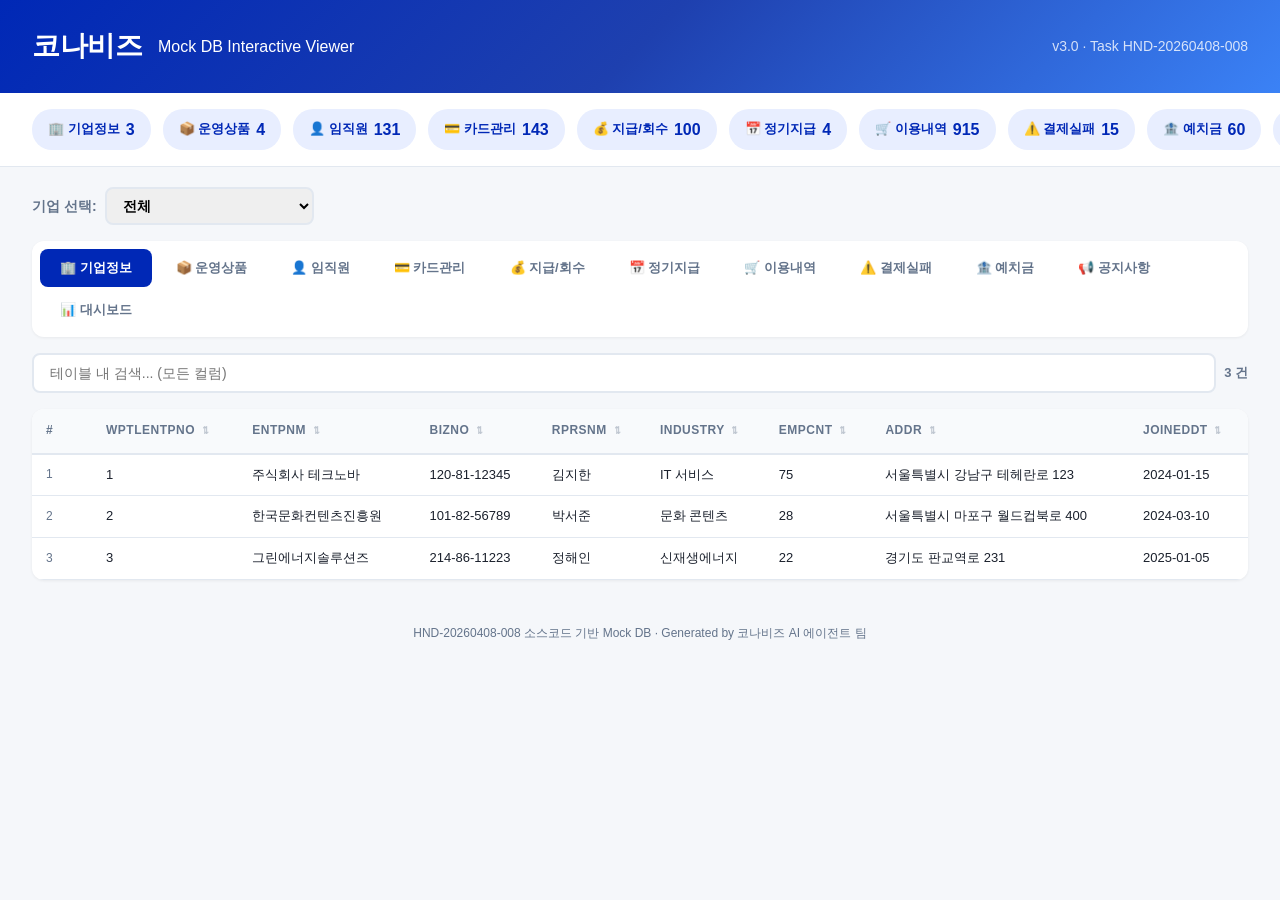
==== index.html @ a904c725 "feat: Mock DB (data.json) + Interactive Viewer (index.html) - HND-20260408-008 소스코드 기반 실제 필드명 Mock D" ====
<!DOCTYPE html>
<html lang="ko">
<head>
<meta charset="UTF-8">
<meta name="viewport" content="width=device-width, initial-scale=1.0">
<title>코나비즈 Mock DB Viewer</title>
<style>
:root{--primary:#0028b6;--primary-light:#e8eeff;--bg:#f5f7fa;--card:#fff;--border:#e2e8f0;--text:#1a202c;--text-sub:#64748b;--red:#ef4444;--green:#22c55e;--orange:#f59e0b;--radius:12px}
*{margin:0;padding:0;box-sizing:border-box}
body{font-family:-apple-system,BlinkMacSystemFont,'Pretendard','Segoe UI',sans-serif;background:var(--bg);color:var(--text);line-height:1.6}
header{background:linear-gradient(135deg,#0028b6 0%,#1e40af 50%,#3b82f6 100%);color:#fff;padding:24px 32px;display:flex;align-items:center;gap:16px;box-shadow:0 4px 20px rgba(0,40,182,.25)}
header .logo{font-size:28px;font-weight:800;letter-spacing:-.5px}
header .sub{font-size:14px;opacity:.8;margin-left:auto}
.stats-bar{display:flex;gap:12px;padding:16px 32px;background:#fff;border-bottom:1px solid var(--border);overflow-x:auto}
.stat-chip{display:flex;align-items:center;gap:6px;padding:8px 16px;border-radius:20px;background:var(--primary-light);font-size:13px;font-weight:600;white-space:nowrap;color:var(--primary)}
.stat-chip .n{font-size:16px;font-weight:800}
.container{max-width:1400px;margin:0 auto;padding:20px 32px}
.tabs{display:flex;gap:4px;background:#fff;padding:8px;border-radius:var(--radius);margin-bottom:16px;box-shadow:0 1px 3px rgba(0,0,0,.06);flex-wrap:wrap}
.tab{padding:10px 20px;border-radius:8px;cursor:pointer;font-size:13px;font-weight:600;transition:all .2s;border:none;background:transparent;color:var(--text-sub)}
.tab:hover{background:var(--primary-light);color:var(--primary)}
.tab.active{background:var(--primary);color:#fff}
.search-bar{margin-bottom:16px;display:flex;gap:8px}
.search-bar input{flex:1;padding:10px 16px;border:2px solid var(--border);border-radius:8px;font-size:14px;transition:border-color .2s}
.search-bar input:focus{outline:none;border-color:var(--primary)}
.search-bar .count{display:flex;align-items:center;font-size:13px;color:var(--text-sub);white-space:nowrap;font-weight:600}
.card{background:var(--card);border-radius:var(--radius);box-shadow:0 1px 3px rgba(0,0,0,.06);overflow:hidden}
.table-wrap{overflow-x:auto;max-height:70vh;overflow-y:auto}
table{width:100%;border-collapse:collapse;font-size:13px}
thead{position:sticky;top:0;z-index:2}
th{background:#f8fafc;padding:12px 14px;text-align:left;font-weight:700;border-bottom:2px solid var(--border);white-space:nowrap;color:var(--text-sub);font-size:12px;text-transform:uppercase;letter-spacing:.5px;cursor:pointer;user-select:none}
th:hover{background:var(--primary-light)}
th .sort-icon{margin-left:4px;opacity:.4;font-size:10px}
th.sorted .sort-icon{opacity:1;color:var(--primary)}
td{padding:10px 14px;border-bottom:1px solid var(--border);white-space:nowrap;max-width:300px;overflow:hidden;text-overflow:ellipsis}
tr:hover td{background:#f0f4ff}
.badge{display:inline-block;padding:2px 10px;border-radius:12px;font-size:11px;font-weight:700}
.badge-green{background:#dcfce7;color:#166534}
.badge-red{background:#fee2e2;color:#991b1b}
.badge-yellow{background:#fef9c3;color:#854d0e}
.badge-blue{background:#dbeafe;color:#1e40af}
.badge-gray{background:#f1f5f9;color:#475569}
.company-selector{margin-bottom:16px;display:flex;gap:8px;align-items:center}
.company-selector label{font-weight:700;font-size:14px;color:var(--text-sub)}
.company-selector select{padding:8px 12px;border:2px solid var(--border);border-radius:8px;font-size:14px;font-weight:600}
.empty{text-align:center;padding:60px;color:var(--text-sub)}
.amount{font-family:'JetBrains Mono',monospace;text-align:right;font-variant-numeric:tabular-nums}
footer{text-align:center;padding:24px;color:var(--text-sub);font-size:12px}
@media(max-width:768px){
  .container{padding:12px}
  header{padding:16px}
  .stats-bar{padding:12px 16px}
  .tabs{gap:2px;padding:4px}
  .tab{padding:8px 12px;font-size:12px}
}
</style>
</head>
<body>
<header>
  <div class="logo">코나비즈</div>
  <div>Mock DB Interactive Viewer</div>
  <div class="sub" id="metaInfo"></div>
</header>
<div class="stats-bar" id="statsBar"></div>
<div class="container">
  <div class="company-selector">
    <label>기업 선택:</label>
    <select id="companyFilter"><option value="">전체</option></select>
  </div>
  <div class="tabs" id="tabs"></div>
  <div class="search-bar">
    <input type="text" id="searchInput" placeholder="테이블 내 검색... (모든 컬럼)">
    <div class="count"><span id="rowCount">0</span>&nbsp;건</div>
  </div>
  <div class="card">
    <div class="table-wrap" id="tableWrap">
      <div class="empty">데이터 로딩 중...</div>
    </div>
  </div>
</div>
<footer>HND-20260408-008 소스코드 기반 Mock DB · Generated by 코나비즈 AI 에이전트 팀</footer>

<script>
let DB = {};
let currentTab = '';
let currentSort = { col: '', asc: true };
let currentCompany = '';

const TABLE_CONFIG = {
  companies: { label: '기업정보', icon: '🏢', companyKey: 'wptlEntpNo' },
  products: { label: '운영상품', icon: '📦', companyKey: 'wptlEntpNo' },
  employees: { label: '임직원', icon: '👤', companyKey: 'wptlEntpNo' },
  cards: { label: '카드관리', icon: '💳', companyKey: 'wptlEntpNo' },
  transactions: { label: '지급/회수', icon: '💰', companyKey: 'wptlEntpNo' },
  regular_transactions: { label: '정기지급', icon: '📅', companyKey: null },
  card_usages: { label: '이용내역', icon: '🛒', companyKey: 'wptlEntpNo' },
  payment_failures: { label: '결제실패', icon: '⚠️', companyKey: null },
  deposits: { label: '예치금', icon: '🏦', companyKey: 'wptlPrdNo' },
  notices: { label: '공지사항', icon: '📢', companyKey: null },
  dashboard_summary: { label: '대시보드', icon: '📊', companyKey: 'wptlEntpNo' }
};

const STATUS_BADGES = {
  '재직': 'green', '완료': 'green', 'ACTIVE': 'green', 'APPROVED': 'green', 'Y': 'green',
  '퇴사': 'red', '실패': 'red', '취소': 'red', 'SUSPENDED': 'red', 'BLOCKED': 'red',
  '휴직': 'yellow', '대기': 'yellow', 'PENDING': 'yellow',
  '수습': 'blue', 'N': 'gray'
};

function badge(val) {
  const s = String(val);
  const color = STATUS_BADGES[s];
  return color ? `<span class="badge badge-${color}">${s}</span>` : s;
}

function fmtCell(key, val) {
  if (val === null || val === undefined) return '-';
  const s = String(val);
  if (['wptlEntpWkinStNm','dsbRtrvlStNm','dsbStTypeNm','cardStatus','appConnectYn','crdDsbNm','respNm','topExpsYn','smsNfctYnNm'].includes(key)) return badge(s);
  if (key.toLowerCase().includes('amount') || key === 'pointAmt' || key === 'prdSllUprcCm' || key === 'totalAmount' || key === 'attempted_amount') {
    const n = Number(s.replace(/,/g,''));
    if (!isNaN(n)) return `<span class="amount">${n.toLocaleString('ko-KR')}</span>`;
  }
  return s.length > 60 ? s.substring(0,57) + '...' : s;
}

async function loadData() {
  const res = await fetch('data.json');
  DB = await res.json();
  
  document.getElementById('metaInfo').textContent = `v${DB.meta?.version || '?'} · Task ${DB.meta?.task_id || '?'}`;
  
  // Stats
  const stats = [];
  for (const [k, cfg] of Object.entries(TABLE_CONFIG)) {
    if (DB[k]) stats.push(`<div class="stat-chip">${cfg.icon} ${cfg.label} <span class="n">${Array.isArray(DB[k]) ? DB[k].length : '—'}</span></div>`);
  }
  document.getElementById('statsBar').innerHTML = stats.join('');
  
  // Company filter
  const sel = document.getElementById('companyFilter');
  (DB.companies || []).forEach(c => {
    const opt = document.createElement('option');
    opt.value = c.wptlEntpNo;
    opt.textContent = `${c.entpNm} (${c.wptlEntpNo})`;
    sel.appendChild(opt);
  });
  sel.addEventListener('change', () => { currentCompany = sel.value; renderTable(); });
  
  // Tabs
  const tabsEl = document.getElementById('tabs');
  let first = true;
  for (const [k, cfg] of Object.entries(TABLE_CONFIG)) {
    if (!DB[k] || !Array.isArray(DB[k]) || DB[k].length === 0) continue;
    const btn = document.createElement('button');
    btn.className = 'tab' + (first ? ' active' : '');
    btn.textContent = `${cfg.icon} ${cfg.label}`;
    btn.dataset.key = k;
    btn.addEventListener('click', () => {
      document.querySelectorAll('.tab').forEach(t => t.classList.remove('active'));
      btn.classList.add('active');
      currentTab = k;
      currentSort = { col: '', asc: true };
      renderTable();
    });
    tabsEl.appendChild(btn);
    if (first) { currentTab = k; first = false; }
  }
  
  document.getElementById('searchInput').addEventListener('input', renderTable);
  renderTable();
}

function getFilteredData() {
  let data = DB[currentTab] || [];
  
  // Company filter
  if (currentCompany) {
    const cfg = TABLE_CONFIG[currentTab];
    if (cfg?.companyKey) {
      data = data.filter(r => {
        const v = r[cfg.companyKey];
        return v !== undefined && String(v) === currentCompany;
      });
    }
    // For tables linked via wptlPrdNo, match products of that company
    if (cfg?.companyKey === 'wptlPrdNo' && DB.products) {
      const prdNos = new Set(DB.products.filter(p => String(p.wptlEntpNo) === currentCompany).map(p => p.wptlPrdNo));
      data = data.filter(r => prdNos.has(r.wptlPrdNo));
    }
  }
  
  // Search
  const q = document.getElementById('searchInput').value.toLowerCase().trim();
  if (q) {
    data = data.filter(r => Object.values(r).some(v => v !== null && String(v).toLowerCase().includes(q)));
  }
  
  // Sort
  if (currentSort.col) {
    data = [...data].sort((a, b) => {
      const va = a[currentSort.col] ?? '';
      const vb = b[currentSort.col] ?? '';
      const na = Number(String(va).replace(/,/g,''));
      const nb = Number(String(vb).replace(/,/g,''));
      if (!isNaN(na) && !isNaN(nb)) return currentSort.asc ? na - nb : nb - na;
      return currentSort.asc ? String(va).localeCompare(String(vb), 'ko') : String(vb).localeCompare(String(va), 'ko');
    });
  }
  
  return data;
}

function renderTable() {
  const data = getFilteredData();
  document.getElementById('rowCount').textContent = data.length;
  
  if (data.length === 0) {
    document.getElementById('tableWrap').innerHTML = '<div class="empty">데이터가 없습니다</div>';
    return;
  }
  
  // Skip internal/masking keys for cleaner display
  const skipKeys = new Set(['unmaskStfNm','unmaskCdno','maskStfNm','maskCdno','unmaskVtlAcno']);
  const keys = Object.keys(data[0]).filter(k => !skipKeys.has(k));
  
  let html = '<table><thead><tr>';
  html += '<th style="width:60px">#</th>';
  keys.forEach(k => {
    const sorted = currentSort.col === k;
    const arrow = sorted ? (currentSort.asc ? '▲' : '▼') : '⇅';
    html += `<th class="${sorted ? 'sorted' : ''}" data-col="${k}">${k} <span class="sort-icon">${arrow}</span></th>`;
  });
  html += '</tr></thead><tbody>';
  
  const limit = Math.min(data.length, 500);
  for (let i = 0; i < limit; i++) {
    html += '<tr>';
    html += `<td style="color:var(--text-sub);font-size:12px">${i + 1}</td>`;
    keys.forEach(k => { html += `<td>${fmtCell(k, data[i][k])}</td>`; });
    html += '</tr>';
  }
  if (data.length > 500) html += `<tr><td colspan="${keys.length+1}" style="text-align:center;color:var(--text-sub);padding:20px">... ${data.length - 500}건 추가 (총 ${data.length}건)</td></tr>`;
  html += '</tbody></table>';
  
  document.getElementById('tableWrap').innerHTML = html;
  
  // Sort click handlers
  document.querySelectorAll('th[data-col]').forEach(th => {
    th.addEventListener('click', () => {
      const col = th.dataset.col;
      if (currentSort.col === col) currentSort.asc = !currentSort.asc;
      else { currentSort.col = col; currentSort.asc = true; }
      renderTable();
    });
  });
}

loadData();
</script>
</body>
</html>
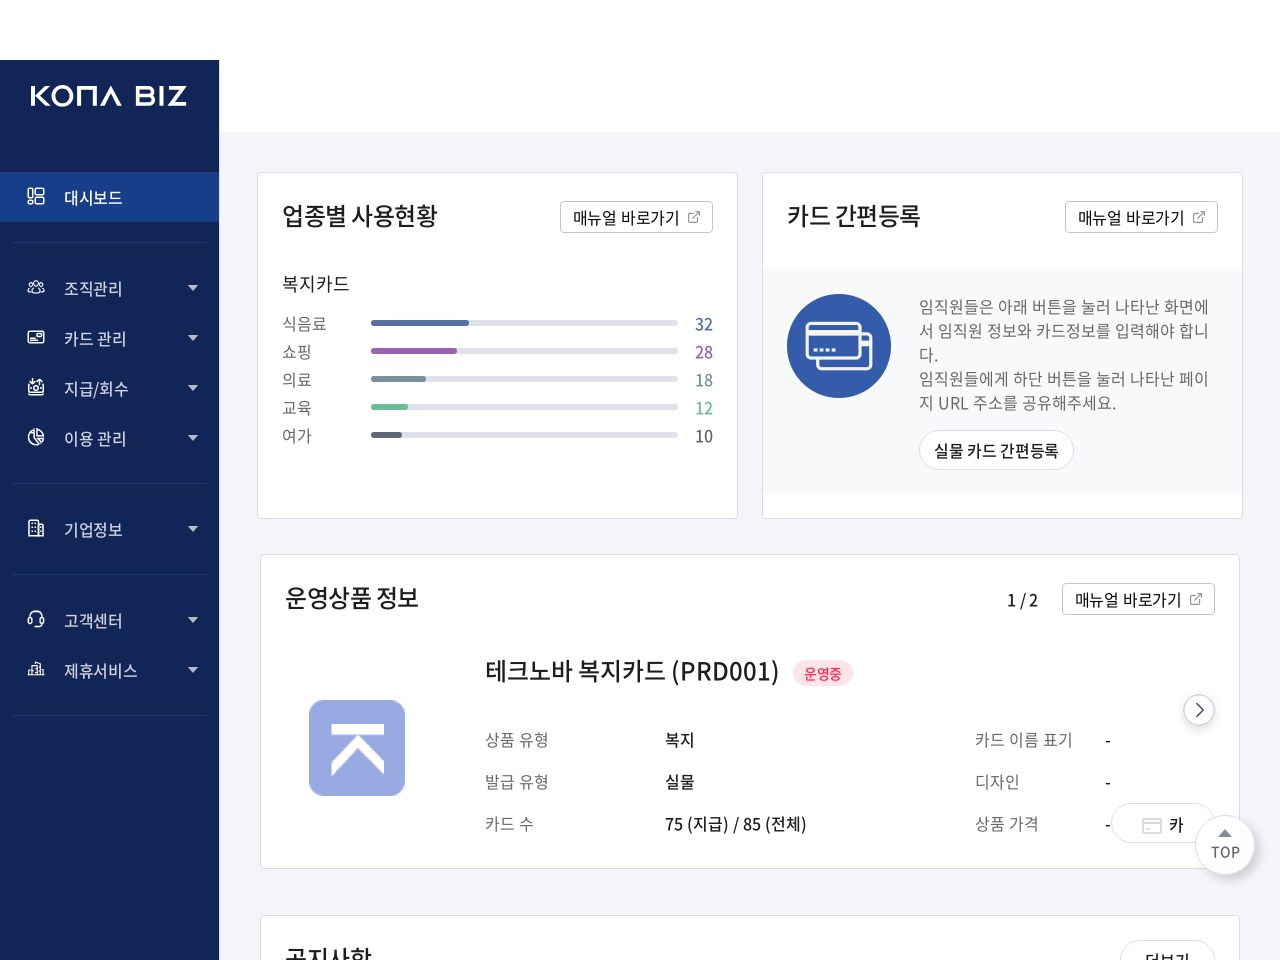
==== commit 1f5fbff6: "feat: HND-20260408-010 코나비즈 포털 정적 HTML + Mock DB 구현 - 대시보드 (index.html): 업종별 사용현황, 운영상품, 공지사항 - 임직원 " ====
--- a/index.html
+++ b/index.html
@@ -1,261 +1,400 @@
 <!DOCTYPE html>
 <html lang="ko">
 <head>
-<meta charset="UTF-8">
-<meta name="viewport" content="width=device-width, initial-scale=1.0">
-<title>코나비즈 Mock DB Viewer</title>
-<style>
-:root{--primary:#0028b6;--primary-light:#e8eeff;--bg:#f5f7fa;--card:#fff;--border:#e2e8f0;--text:#1a202c;--text-sub:#64748b;--red:#ef4444;--green:#22c55e;--orange:#f59e0b;--radius:12px}
-*{margin:0;padding:0;box-sizing:border-box}
-body{font-family:-apple-system,BlinkMacSystemFont,'Pretendard','Segoe UI',sans-serif;background:var(--bg);color:var(--text);line-height:1.6}
-header{background:linear-gradient(135deg,#0028b6 0%,#1e40af 50%,#3b82f6 100%);color:#fff;padding:24px 32px;display:flex;align-items:center;gap:16px;box-shadow:0 4px 20px rgba(0,40,182,.25)}
-header .logo{font-size:28px;font-weight:800;letter-spacing:-.5px}
-header .sub{font-size:14px;opacity:.8;margin-left:auto}
-.stats-bar{display:flex;gap:12px;padding:16px 32px;background:#fff;border-bottom:1px solid var(--border);overflow-x:auto}
-.stat-chip{display:flex;align-items:center;gap:6px;padding:8px 16px;border-radius:20px;background:var(--primary-light);font-size:13px;font-weight:600;white-space:nowrap;color:var(--primary)}
-.stat-chip .n{font-size:16px;font-weight:800}
-.container{max-width:1400px;margin:0 auto;padding:20px 32px}
-.tabs{display:flex;gap:4px;background:#fff;padding:8px;border-radius:var(--radius);margin-bottom:16px;box-shadow:0 1px 3px rgba(0,0,0,.06);flex-wrap:wrap}
-.tab{padding:10px 20px;border-radius:8px;cursor:pointer;font-size:13px;font-weight:600;transition:all .2s;border:none;background:transparent;color:var(--text-sub)}
-.tab:hover{background:var(--primary-light);color:var(--primary)}
-.tab.active{background:var(--primary);color:#fff}
-.search-bar{margin-bottom:16px;display:flex;gap:8px}
-.search-bar input{flex:1;padding:10px 16px;border:2px solid var(--border);border-radius:8px;font-size:14px;transition:border-color .2s}
-.search-bar input:focus{outline:none;border-color:var(--primary)}
-.search-bar .count{display:flex;align-items:center;font-size:13px;color:var(--text-sub);white-space:nowrap;font-weight:600}
-.card{background:var(--card);border-radius:var(--radius);box-shadow:0 1px 3px rgba(0,0,0,.06);overflow:hidden}
-.table-wrap{overflow-x:auto;max-height:70vh;overflow-y:auto}
-table{width:100%;border-collapse:collapse;font-size:13px}
-thead{position:sticky;top:0;z-index:2}
-th{background:#f8fafc;padding:12px 14px;text-align:left;font-weight:700;border-bottom:2px solid var(--border);white-space:nowrap;color:var(--text-sub);font-size:12px;text-transform:uppercase;letter-spacing:.5px;cursor:pointer;user-select:none}
-th:hover{background:var(--primary-light)}
-th .sort-icon{margin-left:4px;opacity:.4;font-size:10px}
-th.sorted .sort-icon{opacity:1;color:var(--primary)}
-td{padding:10px 14px;border-bottom:1px solid var(--border);white-space:nowrap;max-width:300px;overflow:hidden;text-overflow:ellipsis}
-tr:hover td{background:#f0f4ff}
-.badge{display:inline-block;padding:2px 10px;border-radius:12px;font-size:11px;font-weight:700}
-.badge-green{background:#dcfce7;color:#166534}
-.badge-red{background:#fee2e2;color:#991b1b}
-.badge-yellow{background:#fef9c3;color:#854d0e}
-.badge-blue{background:#dbeafe;color:#1e40af}
-.badge-gray{background:#f1f5f9;color:#475569}
-.company-selector{margin-bottom:16px;display:flex;gap:8px;align-items:center}
-.company-selector label{font-weight:700;font-size:14px;color:var(--text-sub)}
-.company-selector select{padding:8px 12px;border:2px solid var(--border);border-radius:8px;font-size:14px;font-weight:600}
-.empty{text-align:center;padding:60px;color:var(--text-sub)}
-.amount{font-family:'JetBrains Mono',monospace;text-align:right;font-variant-numeric:tabular-nums}
-footer{text-align:center;padding:24px;color:var(--text-sub);font-size:12px}
-@media(max-width:768px){
-  .container{padding:12px}
-  header{padding:16px}
-  .stats-bar{padding:12px 16px}
-  .tabs{gap:2px;padding:4px}
-  .tab{padding:8px 12px;font-size:12px}
+    <meta charset="utf-8">
+    <title>KONA BIZ</title>
+    <meta name="viewport" content="width=device-width, initial-scale=1.0, maximum-scale=1.0, user-scalable=no">
+    <meta http-equiv="X-UA-Compatible" content="IE=edge">
+    <link rel="stylesheet" type="text/css" href="assets/lib/toast/tui-grid-4.21.3.css">
+    <link rel="stylesheet" type="text/css" href="assets/lib/toast/tui-pagination-3.4.1.css">
+    <link rel="stylesheet" type="text/css" href="assets/styles/css/front.css">
+    <link rel="stylesheet" type="text/css" href="assets/styles/css/kbc.css">
+    <link rel="stylesheet" type="text/css" href="assets/lib/loading/loading.css">
+    <script type="text/javascript" src="assets/lib/js/jquery-3.5.1.min.js"></script>
+    <script type="text/javascript" src="assets/lib/js/jquery-ui.min.js"></script>
+    <script type="text/javascript" src="assets/lib/js/swiper.min.js"></script>
+    <script type="text/javascript" src="assets/lib/toast/tui-pagination-3.4.1.js"></script>
+    <script type="text/javascript" src="assets/lib/toast/tui-grid-4.21.3.js"></script>
+    <script type="text/javascript" src="assets/lib/js/jquery.auto-complete.js"></script>
+    <script type="text/javascript" src="assets/lib/js/jquery.sumoselect.min.js"></script>
+    <script type="text/javascript" src="assets/lib/loading/loading.js"></script>
+    <script type="text/javascript" src="assets/lib/js/front.js"></script>
+    <script type="text/javascript" src="assets/lib/js/common_kbc.js"></script>
+    <script type="text/javascript" src="assets/lib/moment/moment.min.js"></script>
+    <script>
+        let KSM = {
+            targetWptlEntpNo: 1,
+            targetWptlUserNo: 1,
+            targetEntpNm: "주식회사 테크노바",
+            userLoginId: "admin@technova.co.kr",
+            wptlUserDvCd: "10",
+            wptlEntpStCd: "10",
+            wptlUserRoleCd: "10",
+            userNm: "관리자",
+            wptlEntpNo: 1,
+            wptlUserNo: 1,
+            role: "ROLE_AGENCY"
+        };
+        let $UPLOAD_FILE_URL = '';
+    </script>
+    <!-- Mock API 먼저 로드 -->
+    <script src="js/mock-api.js"></script>
+</head>
+
+<body>
+
+<div class="admin">
+    <!-- TOP HEADER -->
+    <div class="header">
+        <div class="left">
+            <h1><a href="./index.html">KONA BIZ</a></h1>
+        </div>
+        <div class="right">
+            <div class="user">
+                <i class="ico-user"></i>
+                <span>관리자</span>
+                <button class="btn-set" onclick="return false;"></button>
+            </div>
+            <button class="btn-log" onclick="alert('로그아웃 (Mock)')">로그아웃</button>
+        </div>
+    </div>
+
+    <div class="container">
+        <!-- SIDEBAR -->
+        <aside>
+            <div class="scroll">
+                <div class="nav">
+                    <a href="./index.html" class="btn-dep1 active">
+                        <i class="ico-home"></i><span>대시보드</span>
+                    </a>
+                    <ul>
+                        <li>
+                            <hr>
+                            <a href="javascript:void(0);" class="btn-dep1 flip"><i class="ico-menu1"></i><span>조직관리</span></a>
+                            <ul class="dep2" style="display:none">
+                                <li><a href="./pages/employee.html" class="btn-dep2">임직원</a></li>
+                                <li><a href="#" class="btn-dep2">부서/직급/직책 관리</a></li>
+                            </ul>
+                        </li>
+                        <li>
+                            <a href="javascript:void(0);" class="btn-dep1 flip"><i class="ico-menu2"></i><span>카드 관리</span></a>
+                            <ul class="dep2" style="display:none">
+                                <li><a href="#" class="btn-dep2">운영 상품</a></li>
+                                <li><a href="#" class="btn-dep2">복지 카드 관리</a></li>
+                                <li><a href="#" class="btn-dep2">법인 카드 관리</a></li>
+                            </ul>
+                        </li>
+                        <li>
+                            <a href="javascript:void(0);" class="btn-dep1 flip"><i class="ico-menu-trans"></i><span>지급/회수</span></a>
+                            <ul class="dep2" style="display:none">
+                                <li><a href="./pages/trans-list.html" class="btn-dep2">지급/회수 관리</a></li>
+                                <li><a href="#" class="btn-dep2">정기지급 관리</a></li>
+                            </ul>
+                        </li>
+                        <li>
+                            <a href="javascript:void(0);" class="btn-dep1 flip"><i class="ico-menu3"></i><span>이용 관리</span></a>
+                            <ul class="dep2" style="display:none">
+                                <li><a href="./pages/usage-welfare.html" class="btn-dep2">카드 이용 내역</a></li>
+                                <li><a href="#" class="btn-dep2">결제 실패 내역</a></li>
+                                <li><a href="./pages/deposit.html" class="btn-dep2">예치금 내역</a></li>
+                                <li><a href="#" class="btn-dep2">이용 대금 명세서</a></li>
+                                <li><a href="#" class="btn-dep2">연간 이용 내역</a></li>
+                            </ul>
+                        </li>
+                        <li>
+                            <hr>
+                            <a href="javascript:void(0);" class="btn-dep1 flip"><i class="ico-menu4"></i><span>기업정보</span></a>
+                            <ul class="dep2" style="display:none">
+                                <li><a href="#" class="btn-dep2">기업 정보</a></li>
+                            </ul>
+                        </li>
+                        <li>
+                            <hr>
+                            <a href="javascript:void(0);" class="btn-dep1 flip"><i class="ico-menu6"></i><span>고객센터</span></a>
+                            <ul class="dep2" style="display:none">
+                                <li><a href="#" class="btn-dep2">FAQ</a></li>
+                                <li><a href="#" class="btn-dep2">문의 현황</a></li>
+                                <li><a href="#" class="btn-dep2">공지사항</a></li>
+                            </ul>
+                        </li>
+                        <li>
+                            <a href="javascript:void(0);" class="btn-dep1 flip"><i class="ico-partnersvc"></i><span>제휴서비스</span></a>
+                            <ul class="dep2" style="display:none">
+                                <li><a href="https://docs.channel.io/konabiz/ko/articles/c76884e6" target="_blank" class="btn-dep2">밀리의 서재</a></li>
+                                <li><a href="https://docs.channel.io/konabiz/ko/articles/edad73e3" target="_blank" class="btn-dep2">유니포스트</a></li>
+                            </ul>
+                        </li>
+                        <hr>
+                    </ul>
+                </div>
+            </div>
+        </aside>
+
+        <div class="content">
+            <div class="content-inner">
+                <div class="content-body">
+                    <!-- 대시보드 콘텐츠: JS로 동적 렌더링 -->
+                </div>
+                <div class="content-foot">
+                    코나아이(주) | 사업자등록번호 : 109-81-53365 | 고객센터 : 1600-1726 | KONA BIZ CARD
+                </div>
+            </div>
+        </div>
+    </div>
+</div>
+
+<a href="javascript:void(0);" class="btn-top"><span>TOP</span></a>
+
+<!-- 공지사항 팝업 -->
+<div class="modal toastui-editor-contents" id="noticePopup" style="display: none;">
+    <div class="modal modal-notice center-mode" tabindex="-1" style="display: block;">
+        <div class="modal-dialog">
+            <div class="modal-content">
+                <div class="modal-header">
+                    <h4><span id="popupSubject">공지 제목</span></h4>
+                </div>
+                <div class="modal-body padding30">
+                    <div class="notice-inner" id="popupContent">공지사항 내용</div>
+                    <div class="notice-link" id="popupLink" style="display: none;">
+                        <a class="blue4" href="javascript:void(0);">공지사항 바로가기</a>
+                    </div>
+                </div>
+                <div class="modal-btns">
+                    <button class="btn-type1 btn-l" onclick="FH.methods.closePopup();">닫기</button>
+                    <button class="btn-type2 btn-l btn-auto" onclick="FH.methods.checkAndClosePopup();">오늘 그만 보기</button>
+                </div>
+            </div>
+        </div>
+    </div>
+    <div class="modal-backdrop"></div>
+</div>
+
+<script>
+// ── Common Util stubs (not full Util, just what dashboard needs) ─────────────
+if (typeof Util === 'undefined') {
+    window.Util = {
+        isEmpty: v => v === null || v === undefined || v === '' || (Array.isArray(v) && v.length === 0),
+        deleteCookie: function(){},
+        replace: function(path){ location.href = path; },
+        href: function(path, params){ location.href = path; }
+    };
 }
-</style>
-</head>
-<body>
-<header>
-  <div class="logo">코나비즈</div>
-  <div>Mock DB Interactive Viewer</div>
-  <div class="sub" id="metaInfo"></div>
-</header>
-<div class="stats-bar" id="statsBar"></div>
-<div class="container">
-  <div class="company-selector">
-    <label>기업 선택:</label>
-    <select id="companyFilter"><option value="">전체</option></select>
-  </div>
-  <div class="tabs" id="tabs"></div>
-  <div class="search-bar">
-    <input type="text" id="searchInput" placeholder="테이블 내 검색... (모든 컬럼)">
-    <div class="count"><span id="rowCount">0</span>&nbsp;건</div>
-  </div>
-  <div class="card">
-    <div class="table-wrap" id="tableWrap">
-      <div class="empty">데이터 로딩 중...</div>
-    </div>
-  </div>
-</div>
-<footer>HND-20260408-008 소스코드 기반 Mock DB · Generated by 코나비즈 AI 에이전트 팀</footer>
-
-<script>
-let DB = {};
-let currentTab = '';
-let currentSort = { col: '', asc: true };
-let currentCompany = '';
-
-const TABLE_CONFIG = {
-  companies: { label: '기업정보', icon: '🏢', companyKey: 'wptlEntpNo' },
-  products: { label: '운영상품', icon: '📦', companyKey: 'wptlEntpNo' },
-  employees: { label: '임직원', icon: '👤', companyKey: 'wptlEntpNo' },
-  cards: { label: '카드관리', icon: '💳', companyKey: 'wptlEntpNo' },
-  transactions: { label: '지급/회수', icon: '💰', companyKey: 'wptlEntpNo' },
-  regular_transactions: { label: '정기지급', icon: '📅', companyKey: null },
-  card_usages: { label: '이용내역', icon: '🛒', companyKey: 'wptlEntpNo' },
-  payment_failures: { label: '결제실패', icon: '⚠️', companyKey: null },
-  deposits: { label: '예치금', icon: '🏦', companyKey: 'wptlPrdNo' },
-  notices: { label: '공지사항', icon: '📢', companyKey: null },
-  dashboard_summary: { label: '대시보드', icon: '📊', companyKey: 'wptlEntpNo' }
+if (typeof startLoading === 'undefined') { window.startLoading = function(){}; window.stopLoading = function(){}; }
+
+// ── Toast stubs ──────────────────────────────────────────────────────────────
+if (typeof Toast === 'undefined') {
+    window.Toast = {
+        grid: null,
+        listInfo: { params: {} },
+        methods: {
+            setGrid: function(){},
+            setPagination: function(){},
+            getListInfo: function(cb){ if(cb) cb(); },
+            setListInfo: function(){},
+            setScroll: function(){}
+        }
+    };
+}
+
+// ── Auth stubs ──────────────────────────────────────────────────────────────
+if (typeof AUTH === 'undefined') { window.AUTH = { isSendAuth: false, authToken: '', expired: false, countTime: 0, methods: { countDown(){}, stopCountDown(){}, resetAuth(){} } }; }
+if (typeof CM === 'undefined') { window.CM = { methods: { openUserModal(){}, doLogout(){}, expireCount(){} } }; }
+
+// ── Dashboard FH ─────────────────────────────────────────────────────────────
+let _this;
+const FH = {
+    dashboardData: null,
+    topNoticeCount: 0,
+    noticeList: null,
+    methods: {
+        doGetDashBoardData: async function() {
+            const params = { wptlEntpNo: KSM.targetWptlEntpNo };
+            const res = await ServiceExec.post('/api/dashboard/doGetDashBoardData', params);
+            if (res.code === 1) { _this.dashboardData = res.entity; }
+        },
+        doGetNoticeList: async function() {
+            const res = await ServiceExec.post('/api/dashboard/doGetNoticeList');
+            if (res.code === 1) {
+                _this.topNoticeCount = 0;
+                _this.noticeList = res.entity;
+                if (!Util.isEmpty(res.entity)) {
+                    _this.topNoticeCount = res.entity.filter(item => item.topExpsYn === "Y").length;
+                }
+                _this.methods.renderDashboard();
+            }
+        },
+        renderDashboard: function() {
+            const d = _this.dashboardData;
+            const notices = _this.noticeList || [];
+            const productList = d ? (d.productList || []) : [];
+            const welfList = d ? (d.welfUseDataPerBizList || []) : [];
+
+            // ── 업종별 사용현황 바 ──
+            let bizBarsHtml = welfList.length > 0 ? welfList.map((item, i) => `
+                <div class="bar color${i+1}">
+                    <strong>${item.bizLtypeName}</strong>
+                    <p><em style="width: ${item.welfUseRate}%"></em></p>
+                    <span>${item.welfUseRate}</span>
+                </div>
+            `).join('') : '<p style="color:#666; padding:20px;">데이터가 없습니다.</p>';
+
+            // ── 운영상품 슬라이더 ──
+            let productSlidesHtml = productList.map(prd => `
+                <div class="swiper-slide">
+                    <div class="item">
+                        <div class="img">
+                            <a href="#"><img src="assets/styles/image/favicon.ico" alt="카드이미지" style="width:80px; opacity:0.4;"></a>
+                        </div>
+                        <div class="info pdt0">
+                            <h3><a href="#">${prd.prdNm || ''} ${prd.prdId ? '(' + prd.prdId + ')' : ''}</a> <span class="label label-red">${prd.wptlPrdStNm || ''}</span></h3>
+                            <table>
+                                <colgroup><col style="width:180px"><col style="width:310px"><col style="width:130px"><col></colgroup>
+                                <tr>
+                                    <th>상품 유형</th><td>${prd.wptlPrdTypeNm || '-'}</td>
+                                    <th>카드 이름 표기</th><td>-</td>
+                                </tr>
+                                <tr>
+                                    <th>발급 유형</th><td>${prd.mbRltgCrdDvNm || '-'}</td>
+                                    <th>디자인</th><td>-</td>
+                                </tr>
+                                <tr>
+                                    <th>카드 수</th>
+                                    <td>${prd.useCrdCnt || '0'} (지급) / ${prd.totCrdCnt || '0'} (전체)</td>
+                                    <th>상품 가격</th><td>-</td>
+                                    <td class="text-right"><a href="#" class="btn-type4"><i class="ico-card"></i>카드 주문</a></td>
+                                </tr>
+                            </table>
+                        </div>
+                    </div>
+                </div>
+            `).join('');
+
+            // ── 공지사항 tbody ──
+            let noticeTbody = notices.length > 0 ? notices.map((n, i) => `
+                <tr class="${n.topExpsYn === 'Y' ? 'bg' : ''}">
+                    <td>${n.topExpsYn === 'Y' ? '-' : (i + 1 - _this.topNoticeCount)}</td>
+                    <td class="text-left"><a href="#">${n.titNm || ''}</a></td>
+                    <td>-</td>
+                    <td>${n.inqCnt || 0}</td>
+                    <td>${n.sysCreDttm || ''}</td>
+                </tr>
+            `).join('') : '<tr><td colspan="5" style="font-size:14px; color:#4c5970;">No data.</td></tr>';
+
+            const html = `
+            <div class="dashboard">
+                <div class="industry-status">
+                    <div class="box box1">
+                        <h2 class="h2">
+                            업종별 사용현황
+                            <div class="pull-right">
+                                <a href="https://docs.channel.io/user/ko/articles/%EC%97%85%EC%A2%85%EB%B3%84-%EC%82%AC%EC%9A%A9%ED%98%84%ED%99%A9-1ada95db" target="_blank" class="btn-rect-type2">매뉴얼 바로가기</a>
+                            </div>
+                        </h2>
+                        <div class="section">
+                            <div class="article">
+                                <h3 class="h3-dashboard">복지카드</h3>
+                                <div class="info">${bizBarsHtml}</div>
+                            </div>
+                        </div>
+                    </div>
+                    <div class="box box2">
+                        <h2 class="h2">
+                            카드 간편등록
+                            <div class="pull-right">
+                                <a href="https://docs.channel.io/user/ko/articles/%EC%B9%B4%EB%93%9C-%EA%B0%84%ED%8E%B8%EB%93%B1%EB%A1%9D-e1062df6" target="_blank" class="btn-rect-type2">매뉴얼 바로가기</a>
+                            </div>
+                        </h2>
+                        <div class="section">
+                            <div class="article" style="overflow: unset;">
+                                <div class="info">
+                                    <strong>임직원들은 아래 버튼을 눌러 나타난 화면에서 임직원 정보와 카드정보를 입력해야 합니다.<br>임직원들에게 하단 버튼을 눌러 나타난 페이지 URL 주소를 공유해주세요.</strong>
+                                </div>
+                                <a href="#" class="btn-type4">실물 카드 간편등록</a>
+                            </div>
+                        </div>
+                    </div>
+                </div>
+
+                ${productList.length > 0 ? `
+                <div class="main-card">
+                    <h2 class="h2">
+                        운영상품 정보
+                        <div class="pull-right">
+                            <div class="swiper-pagination swiper-pagination-fraction"></div>
+                            <a href="https://docs.channel.io/user/ko/articles/%EC%9A%B4%EC%98%81%EC%83%81%ED%92%88-%EC%A0%95%EB%B3%B4-c1807e21" target="_blank" class="btn-rect-type2">매뉴얼 바로가기</a>
+                        </div>
+                    </h2>
+                    <div class="slider">
+                        <div class="swiper-container">
+                            <div class="swiper-wrapper">${productSlidesHtml}</div>
+                        </div>
+                        <div class="swiper-button-prev"></div>
+                        <div class="swiper-button-next"></div>
+                    </div>
+                </div>
+                ` : ''}
+
+                <div class="main-notice">
+                    <h2 class="h2">공지사항
+                        <div class="pull-right"><a href="#" class="btn-type5 btn-s">더보기</a></div>
+                    </h2>
+                    <div class="table2">
+                        <table>
+                            <colgroup>
+                                <col style="width:95px"><col style=""><col style="width:120px"><col style="width:120px"><col style="width:160px">
+                            </colgroup>
+                            <thead>
+                                <tr><th>NO</th><th>제목</th><th>첨부파일</th><th>조회수</th><th>등록일</th></tr>
+                            </thead>
+                            <tbody>${noticeTbody}</tbody>
+                        </table>
+                    </div>
+                </div>
+            </div>
+            `;
+            $(".content-body").html(html);
+
+            // swiper 초기화
+            if ($(".swiper-slide").length) {
+                new Swiper(".main-card .swiper-container", {
+                    navigation: {
+                        nextEl: ".main-card .swiper-button-next",
+                        prevEl: ".main-card .swiper-button-prev",
+                    },
+                    pagination: {
+                        el: ".main-card .swiper-pagination",
+                        type: "fraction",
+                    },
+                });
+            }
+        },
+        closePopup: function() { $("#noticePopup").hide(); },
+        checkAndClosePopup: function() { $("#noticePopup").hide(); }
+    },
+    init: async function() {
+        _this = this;
+        if (typeof Util !== 'undefined') Util.deleteCookie("listInfo");
+        await _this.methods.doGetDashBoardData();
+        await _this.methods.doGetNoticeList();
+    }
 };
-
-const STATUS_BADGES = {
-  '재직': 'green', '완료': 'green', 'ACTIVE': 'green', 'APPROVED': 'green', 'Y': 'green',
-  '퇴사': 'red', '실패': 'red', '취소': 'red', 'SUSPENDED': 'red', 'BLOCKED': 'red',
-  '휴직': 'yellow', '대기': 'yellow', 'PENDING': 'yellow',
-  '수습': 'blue', 'N': 'gray'
-};
-
-function badge(val) {
-  const s = String(val);
-  const color = STATUS_BADGES[s];
-  return color ? `<span class="badge badge-${color}">${s}</span>` : s;
-}
-
-function fmtCell(key, val) {
-  if (val === null || val === undefined) return '-';
-  const s = String(val);
-  if (['wptlEntpWkinStNm','dsbRtrvlStNm','dsbStTypeNm','cardStatus','appConnectYn','crdDsbNm','respNm','topExpsYn','smsNfctYnNm'].includes(key)) return badge(s);
-  if (key.toLowerCase().includes('amount') || key === 'pointAmt' || key === 'prdSllUprcCm' || key === 'totalAmount' || key === 'attempted_amount') {
-    const n = Number(s.replace(/,/g,''));
-    if (!isNaN(n)) return `<span class="amount">${n.toLocaleString('ko-KR')}</span>`;
-  }
-  return s.length > 60 ? s.substring(0,57) + '...' : s;
-}
-
-async function loadData() {
-  const res = await fetch('data.json');
-  DB = await res.json();
-  
-  document.getElementById('metaInfo').textContent = `v${DB.meta?.version || '?'} · Task ${DB.meta?.task_id || '?'}`;
-  
-  // Stats
-  const stats = [];
-  for (const [k, cfg] of Object.entries(TABLE_CONFIG)) {
-    if (DB[k]) stats.push(`<div class="stat-chip">${cfg.icon} ${cfg.label} <span class="n">${Array.isArray(DB[k]) ? DB[k].length : '—'}</span></div>`);
-  }
-  document.getElementById('statsBar').innerHTML = stats.join('');
-  
-  // Company filter
-  const sel = document.getElementById('companyFilter');
-  (DB.companies || []).forEach(c => {
-    const opt = document.createElement('option');
-    opt.value = c.wptlEntpNo;
-    opt.textContent = `${c.entpNm} (${c.wptlEntpNo})`;
-    sel.appendChild(opt);
-  });
-  sel.addEventListener('change', () => { currentCompany = sel.value; renderTable(); });
-  
-  // Tabs
-  const tabsEl = document.getElementById('tabs');
-  let first = true;
-  for (const [k, cfg] of Object.entries(TABLE_CONFIG)) {
-    if (!DB[k] || !Array.isArray(DB[k]) || DB[k].length === 0) continue;
-    const btn = document.createElement('button');
-    btn.className = 'tab' + (first ? ' active' : '');
-    btn.textContent = `${cfg.icon} ${cfg.label}`;
-    btn.dataset.key = k;
-    btn.addEventListener('click', () => {
-      document.querySelectorAll('.tab').forEach(t => t.classList.remove('active'));
-      btn.classList.add('active');
-      currentTab = k;
-      currentSort = { col: '', asc: true };
-      renderTable();
+window.FH = FH;
+
+// 사이드메뉴 toggle
+$(function() {
+    $(".btn-dep1.flip").on("click", function(){
+        const $li = $(this).closest("li");
+        const $sub = $li.find("ul.dep2");
+        const wasOpen = $sub.is(":visible");
+        $("ul.dep2").slideUp(200);
+        $(".btn-dep1.flip").parent("li").removeClass("active");
+        if (!wasOpen) {
+            $sub.slideDown(200);
+            $li.addClass("active");
+        }
     });
-    tabsEl.appendChild(btn);
-    if (first) { currentTab = k; first = false; }
-  }
-  
-  document.getElementById('searchInput').addEventListener('input', renderTable);
-  renderTable();
-}
-
-function getFilteredData() {
-  let data = DB[currentTab] || [];
-  
-  // Company filter
-  if (currentCompany) {
-    const cfg = TABLE_CONFIG[currentTab];
-    if (cfg?.companyKey) {
-      data = data.filter(r => {
-        const v = r[cfg.companyKey];
-        return v !== undefined && String(v) === currentCompany;
-      });
-    }
-    // For tables linked via wptlPrdNo, match products of that company
-    if (cfg?.companyKey === 'wptlPrdNo' && DB.products) {
-      const prdNos = new Set(DB.products.filter(p => String(p.wptlEntpNo) === currentCompany).map(p => p.wptlPrdNo));
-      data = data.filter(r => prdNos.has(r.wptlPrdNo));
-    }
-  }
-  
-  // Search
-  const q = document.getElementById('searchInput').value.toLowerCase().trim();
-  if (q) {
-    data = data.filter(r => Object.values(r).some(v => v !== null && String(v).toLowerCase().includes(q)));
-  }
-  
-  // Sort
-  if (currentSort.col) {
-    data = [...data].sort((a, b) => {
-      const va = a[currentSort.col] ?? '';
-      const vb = b[currentSort.col] ?? '';
-      const na = Number(String(va).replace(/,/g,''));
-      const nb = Number(String(vb).replace(/,/g,''));
-      if (!isNaN(na) && !isNaN(nb)) return currentSort.asc ? na - nb : nb - na;
-      return currentSort.asc ? String(va).localeCompare(String(vb), 'ko') : String(vb).localeCompare(String(va), 'ko');
-    });
-  }
-  
-  return data;
-}
-
-function renderTable() {
-  const data = getFilteredData();
-  document.getElementById('rowCount').textContent = data.length;
-  
-  if (data.length === 0) {
-    document.getElementById('tableWrap').innerHTML = '<div class="empty">데이터가 없습니다</div>';
-    return;
-  }
-  
-  // Skip internal/masking keys for cleaner display
-  const skipKeys = new Set(['unmaskStfNm','unmaskCdno','maskStfNm','maskCdno','unmaskVtlAcno']);
-  const keys = Object.keys(data[0]).filter(k => !skipKeys.has(k));
-  
-  let html = '<table><thead><tr>';
-  html += '<th style="width:60px">#</th>';
-  keys.forEach(k => {
-    const sorted = currentSort.col === k;
-    const arrow = sorted ? (currentSort.asc ? '▲' : '▼') : '⇅';
-    html += `<th class="${sorted ? 'sorted' : ''}" data-col="${k}">${k} <span class="sort-icon">${arrow}</span></th>`;
-  });
-  html += '</tr></thead><tbody>';
-  
-  const limit = Math.min(data.length, 500);
-  for (let i = 0; i < limit; i++) {
-    html += '<tr>';
-    html += `<td style="color:var(--text-sub);font-size:12px">${i + 1}</td>`;
-    keys.forEach(k => { html += `<td>${fmtCell(k, data[i][k])}</td>`; });
-    html += '</tr>';
-  }
-  if (data.length > 500) html += `<tr><td colspan="${keys.length+1}" style="text-align:center;color:var(--text-sub);padding:20px">... ${data.length - 500}건 추가 (총 ${data.length}건)</td></tr>`;
-  html += '</tbody></table>';
-  
-  document.getElementById('tableWrap').innerHTML = html;
-  
-  // Sort click handlers
-  document.querySelectorAll('th[data-col]').forEach(th => {
-    th.addEventListener('click', () => {
-      const col = th.dataset.col;
-      if (currentSort.col === col) currentSort.asc = !currentSort.asc;
-      else { currentSort.col = col; currentSort.asc = true; }
-      renderTable();
-    });
-  });
-}
-
-loadData();
+    FH.init();
+});
 </script>
 </body>
 </html>
--- a/assets/lib/toast/tui-pagination-3.4.1.css
+++ b/assets/lib/toast/tui-pagination-3.4.1.css
@@ -0,0 +1,201 @@
+/*!
+ * TOAST UI Pagination
+ * @version 3.4.1
+ * @author NHN FE Development Team <dl_javascript@nhn.com>
+ * @license MIT
+ */
+@charset 'utf-8';
+.tui-pagination * {
+    -moz-user-select: none;
+    -webkit-user-select: none;
+    -ms-user-select: none;
+    user-select: none;
+}
+
+.tui-ico-ellipsis, .tui-ico-first, .tui-ico-last, .tui-ico-next, .tui-ico-prev {
+    overflow: hidden;
+}
+
+.tui-pagination {
+    height: 28px;
+    margin: 14px 0 12px;
+    line-height: normal;
+    text-align: center;
+    font-size: 0;
+}
+
+.tui-pagination .tui-page-btn {
+    display: inline-block;
+    position: relative;
+    width: 28px;
+    padding: 8px 0 6px;
+    margin-left: 0;
+    color: #333;
+    font-size: 12px;
+    font-weight: normal;
+    line-height: 1;
+    text-decoration: none;
+    vertical-align: middle;
+    border: 1px solid #ddd;
+    border-width: 1px 0;
+}
+
+.tui-pagination .tui-page-btn:hover {
+    background-color: #f4f4f4;
+}
+
+.tui-pagination .tui-is-selected, .tui-pagination strong {
+    color: #fff;
+    background: #4b96e6;
+    border-color: #4b96e6;
+    cursor: default;
+}
+
+.tui-pagination .tui-is-selected:hover {
+    background-color: #4b96e6;
+}
+
+.tui-pagination .tui-first-child.tui-is-selected, .tui-pagination strong.tui-first-child {
+    margin-left: 0
+}
+
+.tui-pagination .tui-first-child, .tui-pagination .tui-prev-is-ellip {
+    border-left: 1px solid #ddd
+}
+
+.tui-pagination .tui-last-child, .tui-pagination .tui-next-is-ellip {
+    border-right: 1px solid #ddd
+}
+
+.tui-pagination .tui-first-child.tui-is-selected {
+    border-left: 1px solid #4b96e6
+}
+
+.tui-pagination .tui-last-child.tui-is-selected {
+    border-right: 1px solid #4b96e6
+}
+
+.tui-pagination .tui-first, .tui-pagination .tui-prev, .tui-pagination .tui-next, .tui-pagination .tui-last, .tui-pagination .tui-prev-is-ellip, .tui-pagination .tui-next-is-ellip {
+    overflow: hidden;
+    height: 26px;
+    padding: 0;
+    font-size: 0;
+    line-height: 26px;
+    white-space: nowrap;
+    font-weight: normal;
+    border: 1px solid #ddd;
+}
+
+.tui-pagination .tui-prev-is-ellip {
+    border-right: 0
+}
+
+.tui-pagination .tui-next-is-ellip {
+    border-left: 0
+}
+
+.tui-pagination .tui-first+.tui-prev, .tui-pagination .tui-next+.tui-last {
+    border-left: 0
+}
+
+.tui-pagination .tui-ico-first, .tui-pagination .tui-ico-prev, .tui-pagination .tui-ico-next, .tui-pagination .tui-ico-last, .tui-pagination .tui-ico-ellip {
+    background: url([data-uri]) no-repeat 0 0;
+    display: inline-block;
+    vertical-align: middle;
+    font-size: 0px;
+}
+
+.tui-pagination .tui-prev-is-ellip, .tui-pagination .tui-next-is-ellip {
+    padding: 0;
+    line-height: 1;
+}
+
+.tui-pagination .tui-prev {
+    margin-right: 10px;
+}
+
+.tui-pagination .tui-next {
+    margin-left: 10px;
+}
+
+.tui-pagination .tui-ico-first {
+    width: 11px;
+    height: 10px;
+    background-position: 0px 0px
+}
+
+.tui-pagination .tui-ico-prev {
+    width: 6px;
+    height: 10px;
+    background-position: -26px 0px
+}
+
+.tui-pagination .tui-ico-next {
+    width: 6px;
+    height: 10px;
+    background-position: -13px -24px
+}
+
+.tui-pagination .tui-ico-last {
+    width: 11px;
+    height: 10px;
+    background-position: 0px -12px
+}
+
+.tui-pagination .tui-ico-ellip {
+    width: 10px;
+    height: 2px;
+    margin-top: 16px;
+    vertical-align: top;
+    background-position: 0px -24px
+}
+
+.tui-pagination .tui-is-disabled:hover {
+    background: #fff;
+    cursor: default
+}
+
+.tui-pagination .tui-is-disabled .tui-ico-prev {
+    background-position: -26px -12px
+}
+
+.tui-pagination .tui-is-disabled .tui-ico-first {
+    background-position: -13px 0px
+}
+
+.tui-pagination .tui-is-disabled .tui-ico-next {
+    background-position: -21px -24px
+}
+
+.tui-pagination .tui-is-disabled .tui-ico-last {
+    background-position: -13px -12px
+}
+
+.tui-page-inputs {
+    display: inline-block;
+    vertical-align: top;
+}
+
+.tui-page-inputs .tui-page-input {
+    display: inline-block;
+    width: 10px;
+    height: 12px;
+    padding: 8px 0 6px;
+    font-size: 12px;
+    text-align: center;
+    color: #333;
+    border: 0;
+    outline: none;
+}
+
+.tui-page-inputs .tui-page-current {
+    color: #4b96e6
+}
+
+.tui-page-separator {
+    display: inline-block;
+    font-size: 12px;
+    height: 12px;
+    padding: 8px 0 6px;
+    vertical-align: top
+}
--- a/assets/styles/css/front.css
+++ b/assets/styles/css/front.css
@@ -0,0 +1,5749 @@
+@charset "utf-8";
+@import url("swiper.min.css");
+@import url("jquery-ui.css");
+@import url("fonts.css");
+@import url("sumoselect.css");
+@import url("jquery.auto-complete.css");
+@import url("dev.css?version=2025241101");
+/*
+@import url('https: //cdn.rawgit.com/moonspam/NanumSquare/master/nanumsquare.css'); 
+@import url('https: //fonts.googleapis.com/css2?family=Noto+Sans+KR: wght@100; 300; 400; 500; 700; 900&display=swap'); 
+@import url('	https: //fonts.googleapis.com/css2?family=Noto+Sans: wght@100; 200; 300; 400; 500; 600; 700; 900&display=swap'); 
+*/
+
+/**************************************************************************************************************
+	공통
+**************************************************************************************************************/
+
+/***********************************************************************************
+	Common
+************************************************************************************/
+
+html,
+body,
+object,
+iframe,
+h1,
+h2,
+h3,
+h4,
+h5,
+h6,
+p,
+blockquote,
+pre,
+a,
+abbr,
+address,
+big,
+cite,
+code,
+del,
+dfn,
+em,
+font,
+img,
+ins,
+q,
+s,
+samp,
+small,
+strike,
+strong,
+sub,
+sup,
+tt,
+var,
+b,
+u,
+i,
+ul,
+ol,
+li,
+dl,
+dt,
+dd,
+table,
+caption,
+tbody,
+tfoot,
+thead,
+tr,
+th,
+td,
+fieldset,
+fo7m,
+label,
+legend,
+input,
+button,
+textarea,
+select {
+    margin: 0;
+    padding: 0;
+}
+header,
+footer,
+section,
+article,
+aside,
+nav,
+hgroup,
+details,
+menu,
+figure,
+figcaption {
+    display: block;
+    margin: 0;
+    padding: 0;
+}
+legend {
+    display: block;
+    overflow: hidden;
+    position: absolute;
+    width: 1px;
+    height: 1px;
+    font-size: 1px;
+    line-height: 0;
+    text-indent: -999em;
+    white-space: nowrap;
+}
+fieldset,
+img,
+table,
+caption,
+tbody,
+tfoot,
+thead,
+tr,
+th,
+td,
+button,
+hr {
+    border: 0 none;
+}
+img {
+    vertical-align: middle;
+}
+body li {
+    vertical-align: top;
+}
+ul,
+li,
+ol {
+    list-style: none;
+    padding: 0;
+    margin: 0;
+}
+table {
+    border-collapse: collapse;
+}
+caption {
+    visibility: hidden;
+    overflow: hidden;
+    width: 0;
+    height: 0;
+    font-size: 0;
+    line-height: 0;
+}
+button {
+    overflow: visible;
+    border: 0 none;
+    cursor: pointer;
+}
+button::-moz-focus-inner,
+input[type="button"]::-moz-focus-inner,
+input[type="submit"]::-moz-focus-inner,
+input[type="reset"]::-moz-focus-inner {
+    padding: 0;
+    border: 0 none;
+}
+a {
+    text-decoration: none;
+    color: #1c1d1e;
+    outline: 0;
+}
+address,
+em {
+    font-style: normal;
+}
+body,
+input,
+select,
+textarea,
+button,
+h1,
+h2,
+h3,
+h4,
+h5,
+h6 {
+    font-family: "Noto Sans KR", sans-serif;
+    font-size: 14px;
+    color: #1c1d1e;
+    text-decoration: none;
+    font-weight: 400;
+}
+textarea,
+.inp,
+select {
+    border: 0;
+    outline: none;
+    border-radius: 0;
+    resize: none;
+    box-shadow: none;
+    -webkit-appearance: none;
+    appearance: none;
+    font-weight: normal;
+}
+a:hover {
+    text-decoration: none;
+}
+body {
+    -webkit-text-size-adjust: none;
+    background: none;
+}
+form {
+    padding: 0;
+    margin: 0;
+}
+* {
+    box-sizing: border-box;
+    -webkit-box-sizing: border-box;
+}
+::-ms-clear {
+    display: none;
+}
+select::-ms-expand {
+    display: none;
+}
+a,
+a:active,
+a:visited {
+    text-decoration: none !important;
+}
+p,
+div {
+    word-break: break-all;
+}
+strong {
+    font-weight: 500;
+}
+b {
+    font-weight: 800;
+}
+* {
+    box-sizing: border-box;
+}
+html {
+    font-size: 10px;
+}
+
+.m0 {
+    margin: 0 !important;
+}
+.mb0 {
+    margin-bottom: 0 !important;
+}
+.mb3 {
+    margin-bottom: 3px !important;
+}
+.mb5 {
+    margin-bottom: 5px !important;
+}
+.mb10 {
+    margin-bottom: 10px !important;
+}
+.mb12 {
+    margin-bottom: 12px !important;
+}
+.mb15 {
+    margin-bottom: 15px !important;
+}
+.mb20 {
+    margin-bottom: 20px !important;
+}
+.mb25 {
+    margin-bottom: 25px !important;
+}
+.mb30 {
+    margin-bottom: 30px !important;
+}
+.mb35 {
+    margin-bottom: 35px !important;
+}
+.mb50 {
+    margin-bottom: 50px !important;
+}
+.mb40 {
+    margin-bottom: 40px !important;
+}
+.mb45 {
+    margin-bottom: 45px !important;
+}
+.mb60 {
+    margin-bottom: 60px !important;
+}
+.mb70 {
+    margin-bottom: 70px !important;
+}
+.mb80 {
+    margin-bottom: 80px !important;
+}
+.mb100 {
+    margin-bottom: 100px !important;
+}
+.mr60 {
+    margin-right: 60px !important;
+}
+.mr5 {
+    margin-right: 5px !important;
+}
+.mr10 {
+    margin-right: 10px !important;
+}
+.mr15 {
+    margin-right: 15px !important;
+}
+.mr20 {
+    margin-right: 20px !important;
+}
+.ml6 {
+    margin-left: 6px !important;
+}
+.ml10 {
+    margin-left: 10px !important;
+}
+.ml15 {
+    margin-left: 15px !important;
+}
+.ml20 {
+    margin-left: 20px !important;
+}
+.ml30 {
+    margin-left: 30px !important;
+}
+.ml35 {
+    margin-left: 35px !important;
+}
+.ml40 {
+    margin-left: 40px !important;
+}
+.ml50 {
+    margin-left: 50px !important;
+}
+.mt0 {
+    margin-top: 0px !important;
+}
+.mt5 {
+    margin-top: 5px !important;
+}
+.mt10 {
+    margin-top: 10px !important;
+}
+.mt15 {
+    margin-top: 15px !important;
+}
+.mt20 {
+    margin-top: 20px !important;
+}
+.mt30 {
+    margin-top: 30px !important;
+}
+.mt40 {
+    margin-top: 40px !important;
+}
+.padding30 {
+    padding: 30px !important;
+}
+.pd0 {
+    padding: 0 !important;
+}
+.pdl15 {
+    padding-left: 15px !important;
+}
+.pdl30 {
+    padding-left: 30px !important;
+}
+.pdl50 {
+    padding-left: 50px !important;
+}
+.pdr15 {
+    padding-right: 15px !important;
+}
+.pdr30 {
+    padding-right: 30px !important;
+}
+.pdt0 {
+    padding-top: 0px !important;
+}
+.pdt5 {
+    padding-top: 5px !important;
+}
+.pdt10 {
+    padding-top: 10px !important;
+}
+.pdt20 {
+    padding-top: 20px !important;
+}
+.pdt40 {
+    padding-top: 40px !important;
+}
+.pdb0 {
+    padding-bottom: 0 !important;
+}
+.pdb5 {
+    padding-bottom: 5px !important;
+}
+.pdb10 {
+    padding-bottom: 10px !important;
+}
+.pdb15 {
+    padding-bottom: 15px !important;
+}
+.pdb20 {
+    padding-bottom: 20px !important;
+}
+.pdb40,
+.pb40 {
+    padding-bottom: 40px !important;
+}
+.text-center {
+    text-align: center !important;
+}
+.text-left {
+    text-align: left !important;
+}
+.text-right {
+    text-align: right !important;
+}
+/* Text */
+.black {
+    color: #000 !important;
+}
+.blue {
+    color: #40dfd0 !important;
+}
+.blue2 {
+    color: #1e90ff !important;
+}
+.blue3 {
+    color: #676767 !important;
+}
+.blue4 {
+    color: #0028b6 !important;
+}
+.blue5 {
+    color: #676767 !important;
+}
+.gray2 {
+    color: #909090 !important;
+}
+.gray3 {
+    color: #9097a5 !important;
+}
+.red {
+    color: #0028b6 !important;
+}
+.green {
+    color: #48bb78 !important;
+}
+
+.text1 {
+    font-size: 16px;
+    line-height: 1.6;
+    color: #606060;
+    font-family: "Noto Sans KR", sans-serif;
+}
+.text-under {
+    text-decoration: underline !important;
+}
+.keep-all {
+    word-break: keep-all;
+}
+
+.letter1 {
+    letter-spacing: -1px;
+}
+
+.hr1 {
+    display: block;
+    width: 100%;
+    height: 1px;
+    margin: 30px 0;
+    background: #e4e9f2;
+}
+.hr2 {
+    display: block;
+    width: 100%;
+    height: 1px;
+    margin: 30px 0;
+    background: #dadae4;
+}
+.padding30 .hr2 {
+    width: calc(100% + 60px);
+    transform: translateX(-30px);
+}
+.hidden {
+    position: absolute;
+    left: -9999px;
+    opacity: 0;
+    font-size: 0;
+}
+.nowrap {
+    white-space: nowrap;
+}
+.ellipsis {
+    text-overflow: ellipsis;
+}
+.overflow-hidden {
+    overflow: hidden;
+}
+.overflow-auto {
+    overflow: auto;
+}
+
+/* Form */
+::-webkit-input-placeholder {
+    color: #adb2be;
+}
+:-ms-input-placeholder {
+    color: #adb2be;
+}
+button,
+select,
+input,
+textarea {
+    outline: none;
+}
+
+.inp {
+    height: 40px;
+    border: 1px solid #d9dde6;
+    border-radius: 4px;
+    background: #fff;
+    padding: 0 18px;
+    font-size: 16px;
+    color: #676767;
+    transition: all 0.2s ease-in-out;
+}
+.inp.calendar,
+.inp.m-calendar {
+    background: url(../img/common/ico_calendar.png) no-repeat right 50%;
+    background-position: right 15px center;
+}
+.select {
+    height: 40px;
+    border: 1px solid #d9dde6;
+    padding: 0 35px 0 18px;
+    font-size: 16px;
+    color: #676767;
+    border-radius: 4px;
+    transition: all 0.2s ease-in-out;
+    background: #fff url(../img/common/bu_select.png) no-repeat 100% 50%;
+    background-position: right 16px center;
+    cursor: pointer;
+}
+
+.select-sort {
+    padding-right: 20px;
+    font-size: 16px;
+    font-family: "Noto Sans KR", sans-serif;
+    color: #676767;
+    border: 0;
+    outline: none;
+    background: url(../img/common/bu_select_sort.png) no-repeat right 50%;
+}
+.textarea {
+    border: 1px solid #e4e9f2;
+    background: #f7f9fc;
+    padding: 10px 16px;
+    font-size: 16px;
+    font-family: "Noto Sans KR", sans-serif;
+    border-radius: 4px;
+    transition: all 0.2s ease-in-out;
+    resize: none;
+}
+.textarea-box {
+    position: relative;
+}
+.textarea-box .val {
+    position: absolute;
+    right: 20px;
+    bottom: 10px;
+    font-size: 12px;
+    color: #b7c2d8;
+}
+.inp:focus,
+.select:focus,
+.textarea:focus {
+    border-color: #768093;
+}
+.inp:disabled,
+.select:disabled,
+.textarea:disabled {
+    background-color: #f7f9fc;
+    color: #e4e5ef;
+}
+.textarea.type2 {
+    border: 0;
+    font-size: 12px;
+    line-height: 1.5;
+    color: #606060;
+}
+
+.select:invalid {
+    color: #e4e5ef;
+}
+.select:invalid {
+    color: #e4e5ef !important;
+}
+.select [disabled] {
+    color: #e4e5ef;
+}
+.select option {
+    color: #909090 !important;
+}
+
+.year-sort {
+    display: flex;
+    align-items: center;
+    border-radius: 40px;
+    background: #0028b6;
+    height: 40px;
+    line-height: 40px;
+}
+.year-sort + div {
+    margin-left: 5px;
+}
+.year-sort strong {
+    font-size: 20px;
+    color: #fff;
+    font-weight: 500;
+}
+.year-sort button {
+    width: 45px;
+    border: 0;
+    outline: none;
+    text-align: center;
+    background: none;
+}
+.year-sort button.prev:before {
+    content: "";
+    display: inline-block;
+    width: 0;
+    height: 0;
+    border-style: solid;
+    border-width: 5px 5px 5px 0;
+    border-color: transparent #ffffff transparent transparent;
+}
+.year-sort button.next:before {
+    content: "";
+    display: inline-block;
+    width: 0;
+    height: 0;
+    border-style: solid;
+    border-width: 5px 0 5px 5px;
+    border-color: transparent transparent transparent #ffffff;
+}
+
+.inp-tit {
+    font-size: 1.2rem;
+    color: #929eb5;
+    margin-bottom: 5px;
+}
+.block {
+    display: block;
+    width: 100%;
+}
+.inp-box1 {
+    display: flex;
+    justify-content: space-between;
+}
+.inp-box1 .inp,
+.inp-box1 .select {
+    width: 100%;
+}
+.inp-box1 a,
+.inp-box1 button {
+    flex: 0 0 88px;
+    margin-left: 4px;
+    padding: 0;
+}
+.inp-box1 .btn-wl {
+    flex: 0 0 145px;
+    margin-left: 4px;
+    padding: 0;
+}
+.inp-box1 .auth-count {
+    position: absolute;
+    right: 200px;
+    line-height: 50px;
+    font-size: 20px;
+    color: #0028b6;
+}
+.inp-box1 .inp-del {
+    position: relative;
+    width: 100%;
+}
+.inp-box1 .inp-del + button,
+.inp-box1 .inp-del ~ button {
+    border-radius: 4px;
+}
+.inp-del .btn-del {
+    position: absolute;
+    right: 0;
+    top: 0;
+    width: 40px;
+    height: 100%;
+    background: url(../img/common/ico_inp_del.png) no-repeat 50% 50%;
+    border: 0;
+    outline: none;
+}
+
+.inp-sortable {
+    padding-right: 75px;
+    position: relative;
+}
+.inp-sortable .inp {
+    width: 100%;
+}
+.inp-sortable .controls {
+    display: none;
+    position: absolute;
+    top: 0;
+    right: 0;
+    height: 40px;
+    width: 75px;
+    justify-content: center;
+    align-items: center;
+}
+.inp-sortable .controls button {
+    width: 26px;
+    height: 26px;
+    border-radius: 100%;
+    border: 1px solid #d9dde6;
+    background: #fff;
+    margin: 0 2px;
+}
+.inp-sortable .controls button:before {
+    content: "";
+    display: inline-block;
+    vertical-align: middle;
+    width: 0;
+    height: 0;
+    border-style: solid;
+}
+.inp-sortable .controls button.btn-up:before {
+    border-width: 0 5px 5px 5px;
+    border-color: transparent transparent #707a8d transparent;
+}
+.inp-sortable .controls button.btn-down:before {
+    border-width: 5px 5px 0 5px;
+    border-color: #676767 transparent transparent transparent;
+}
+
+.sorting-team tr.bg .inp-sortable .controls {
+    display: flex;
+}
+
+input[type="password"] {
+    font-family: sans-serif;
+} /* Noto/나눔스퀘어는  password ****** 표시 없어짐 */
+input[type="password"]::placeholder {
+    font-family: sans-serif;
+}
+input.danger {
+    border-color: #0028b6 !important;
+    color: #0028b6 !important;
+}
+
+.checkbox {
+    display: none;
+}
+.checkbox + p {
+    cursor: pointer;
+    display: inline-block;
+    vertical-align: middle;
+}
+.checkbox + p em {
+    display: inline-block;
+    vertical-align: middle;
+    width: 26px;
+    height: 26px;
+    border-radius: 5px;
+    border: 1px solid #dbdbe5;
+    background: #fff;
+    position: relative;
+}
+.checkbox + p em:before {
+    content: "";
+    position: absolute;
+    left: 0;
+    top: 0;
+    right: 0;
+    bottom: 0;
+    background: url(../img/common/ico_agree_chk.png) no-repeat 50% 50%;
+    transition: all 0.5s ease;
+    opacity: 0;
+    transform: scale(0.5);
+}
+.checkbox + p span {
+    display: inline-block;
+    vertical-align: middle;
+    margin-left: 10px;
+    font-size: 16px;
+}
+.checkbox:checked + p em:before {
+    opacity: 1;
+    transform: scale(1);
+}
+
+.radio {
+    position: fixed;
+    top: 0;
+    visibility: hidden;
+}
+.radio + p {
+    cursor: pointer;
+    display: inline-block;
+    vertical-align: middle;
+}
+.radio + p em {
+    display: inline-block;
+    vertical-align: middle;
+    width: 26px;
+    height: 26px;
+    border-radius: 100%;
+    border: 1px solid #dbdbe5;
+    background: #fff;
+    position: relative;
+}
+.radio + p em:before {
+    content: "";
+    position: absolute;
+    left: 5px;
+    top: 5px;
+    right: 5px;
+    bottom: 5px;
+    border-radius: 100%;
+    background: #0028b6;
+    transition: all 0.5s ease;
+    opacity: 0;
+    transform: scale(0.3);
+}
+.radio + p span {
+    display: inline-block;
+    vertical-align: middle;
+    margin-left: 10px;
+    font-size: 16px;
+}
+.radio:checked + p em:before {
+    opacity: 1;
+    transform: scale(1);
+}
+
+.radio-txt-box {
+    margin-left: 17px;
+}
+.radio-txt-box > label + label {
+    margin-left: 4px;
+}
+.radio-txt {
+    position: absolute;
+    left: -9999px;
+}
+.radio-txt + p {
+    display: inline-block;
+    vertical-align: middle;
+    min-width: 60px;
+    width: auto;
+    height: 40px;
+    padding: 0 12px;
+    text-align: center;
+    line-height: 40px;
+    border-radius: 99px;
+    border: 1px solid #d9dde6;
+    background: #f7f7fa;
+    font-size: 16px;
+    color: #676767;
+    font-family: "Noto Sans KR", sans-serif;
+    cursor: pointer;
+    transition: all 0.2s ease-in-out;
+}
+.radio-txt:checked + p {
+    background: #26282b;
+    border-color: #26282b;
+    color: #fff;
+}
+
+.radio-box {
+    display: flex;
+}
+.radio-box label {
+    width: 115px;
+}
+.radio-box.type2 label {
+    width: auto;
+    margin-right: 20px;
+}
+.radio-box.type2 label:last-child {
+    margin-right: 0;
+}
+
+.switch1 {
+    position: absolute;
+    left: -9999px;
+}
+.switch1 + p {
+    width: 68px;
+    height: 30px;
+    border-radius: 30px;
+    position: relative;
+    background: #dadae4;
+    cursor: pointer;
+}
+.switch1 + p em {
+    position: absolute;
+    left: 0;
+    top: 0;
+    width: auto;
+    min-width: 45px;
+    height: 30px;
+    border: 1px solid #0028b6;
+    background: #fff;
+    text-align: center;
+    line-height: 30px;
+    border-radius: 99px;
+    transition: all 0.5s ease;
+}
+.switch1 + p em:before {
+    content: "OFF";
+    display: inline;
+    font-size: 14px;
+    color: #0028b6;
+    font-family: "Noto Sans KR", sans-serif;
+    font-weight: 500;
+}
+.switch1:checked + p em {
+    left: 22px;
+    background-color: #0028b6;
+    border-color: #0028b6;
+}
+.switch1:checked + p em:before {
+    content: "ON";
+    color: #fff;
+}
+
+.switch2 {
+    position: absolute;
+    left: -9999px;
+}
+.switch2 + p {
+    display: inline-block;
+    vertical-align: middle;
+    width: 60px;
+    height: 34px;
+    border-radius: 34px;
+    position: relative;
+    background: #dadae4;
+    cursor: pointer;
+}
+
+.switch2 + p em{
+    content= "";
+    position: absolute;
+    content:"";
+    height: 26px;
+    width: 26px;
+    left: 4px;
+    top: 4px;
+    background-color: #fff;
+    border-radius: 50%;
+    transition: all 0.5s ease;
+}
+
+.switch2:checked + p {
+    background-color: #0028b6;
+}
+
+.switch2:checked + p em {
+    transform: translateX(26px);
+}
+
+
+.btn-type1 {
+    display: inline-block;
+    vertical-align: middle;
+    padding: 0 24px;
+    min-width: 95px;
+    height: 40px;
+    line-height: 40px;
+    border-radius: 99px;
+    text-align: center;
+    background: #fff;
+    border: 1px solid #1c1d1e;
+    font-size: 16px;
+    font-weight: 500;
+    letter-spacing: -0.32px;
+    color: #1c1d1e;
+}
+.btn-type2 {
+    display: inline-block;
+    vertical-align: middle;
+    padding: 0 24px;
+    min-width: 95px;
+    height: 40px;
+    line-height: 40px;
+    border-radius: 99px;
+    text-align: center;
+    background: #1c1d1e;
+    border: 1px solid #1c1d1e;
+    font-size: 16px;
+    font-weight: 500;
+    letter-spacing: -0.32px;
+    color: #fff;
+}
+.btn-type3 {
+    display: inline-block;
+    vertical-align: middle;
+    padding: 0 24px;
+    min-width: 95px;
+    height: 40px;
+    line-height: 40px;
+    border-radius: 99px;
+    text-align: center;
+    background: #0028b6;
+    border: 1px solid #0028b6;
+    font-size: 16px;
+    font-weight: 500;
+    letter-spacing: -0.32px;
+    color: #fff;
+}
+.btn-type4 {
+    display: inline-block;
+    vertical-align: middle;
+    padding: 0 24px;
+    min-width: 95px;
+    height: 40px;
+    line-height: 40px;
+    border-radius: 99px;
+    text-align: center;
+    background: #fff;
+    border: 1px solid #d9dde6;
+    font-size: 16px;
+    font-weight: 500;
+    letter-spacing: -0.32px;
+    color: #1c1d1e;
+}
+.btn-type5 {
+    display: inline-block;
+    vertical-align: middle;
+    padding: 0 24px;
+    min-width: 95px;
+    height: 40px;
+    line-height: 40px;
+    border-radius: 99px;
+    text-align: center;
+    background: #fff;
+    border: 1px solid #d9dde6;
+    font-size: 16px;
+    font-weight: 500;
+    letter-spacing: -0.32px;
+    color: #1c1d1e;
+}
+.btn-type6 {
+    display: inline-block;
+    vertical-align: middle;
+    padding: 0 24px;
+    min-width: 95px;
+    height: 40px;
+    line-height: 40px;
+    border-radius: 99px;
+    text-align: center;
+    background: #fff;
+    border: 1px solid #d9dde6;
+    font-size: 16px;
+    font-weight: 500;
+    letter-spacing: -0.32px;
+    color: #0028b6;
+}
+.btn-type7 {
+    display: inline-block;
+    vertical-align: middle;
+    padding: 0 24px;
+    min-width: 95px;
+    height: 40px;
+    line-height: 40px;
+    border-radius: 99px;
+    text-align: center;
+    background: #0028b6;
+    border: 1px solid #0028b6;
+    font-size: 16px;
+    font-weight: 500;
+    letter-spacing: -0.32px;
+    color: #fff;
+}
+.btn-type8 {
+    display: inline-block;
+    vertical-align: middle;
+    padding: 0 18px;
+    min-width: 95px;
+    height: 40px;
+    line-height: 40px;
+    border-radius: 99px;
+    text-align: center;
+    background: #fff;
+    border: 1px solid #0028b6;
+    font-size: 16px;
+    font-weight: 500;
+    letter-spacing: -0.32px;
+    color: #0028b6;
+}
+.btn-type9 {
+    display: inline-block;
+    vertical-align: middle;
+    padding: 0 18px;
+    min-width: 95px;
+    height: 40px;
+    line-height: 40px;
+    border-radius: 99px;
+    text-align: center;
+    background: #fff;
+    border: 1px solid #707a8d;
+    font-size: 16px;
+    font-weight: 500;
+    letter-spacing: -0.32px;
+    color: #1c1d1e;
+}
+.btn-type10 {
+    display: inline-block;
+    vertical-align: middle;
+    padding: 0 18px;
+    min-width: 95px;
+    height: 40px;
+    line-height: 40px;
+    border-radius: 99px;
+    text-align: center;
+    background: #fff;
+    border: 1px solid #d9dde6;
+    font-size: 16px;
+    font-weight: 500;
+    letter-spacing: -0.32px;
+    color: #676767;
+}
+.btn-type11 {
+    display: inline-block;
+    vertical-align: middle;
+    padding: 0 18px;
+    min-width: 95px;
+    height: 40px;
+    line-height: 40px;
+    border-radius: 99px;
+    text-align: center;
+    background: #f7f7fa;
+    border: 1px solid #d9dde6;
+    font-size: 16px;
+    font-weight: 500;
+    letter-spacing: -0.32px;
+    color: #1c1d1e;
+}
+.btn-type12 {
+    display: inline-block;
+    vertical-align: middle;
+    padding: 0 18px;
+    min-width: 95px;
+    height: 40px;
+    line-height: 40px;
+    border-radius: 99px;
+    text-align: center;
+    background: #fff;
+    border: 1px solid #26282b;
+    font-size: 16px;
+    font-weight: 500;
+    letter-spacing: -0.32px;
+    color: #676767;
+}
+.btn-type13 {
+    display: inline-block;
+    vertical-align: middle;
+    padding: 0 18px;
+    min-width: 95px;
+    height: 40px;
+    line-height: 40px;
+    border-radius: 99px;
+    text-align: center;
+    background: #40b82c;
+    border: 1px solid #40b82c;
+    font-size: 16px;
+    font-weight: 500;
+    letter-spacing: -0.32px;
+    color: #fff;
+}
+.btn-rect-type2 {
+    display: inline-flex;
+    align-items: center;
+    justify-content: center;
+    vertical-align: middle;
+    padding: 6px 12px;
+    min-width: 90px;
+    height: 32px;
+    line-height: 1;
+    border-radius: 4px;
+    text-align: center;
+    background: #fff;
+    border: 1px solid #c2c5cd;
+    font-size: 16px;
+    font-weight: 400;
+    letter-spacing: -0.2px;
+    color: #000;
+}
+.btn-rect-type2::after {
+    content: "";
+    display: inline-block;
+    right: 0;
+    top: 0;
+    margin-left: 8px;
+    width: 12px;
+    height: 12px;
+    background-image: url(../image/ico_externallink_12.svg);
+    background-position: center;
+    background-repeat: no-repeat;
+    background-size: contain;
+}
+.h2 .pull-right {
+    display: flex;
+    align-items: center;
+    justify-content: flex-end;
+    position: absolute;
+    right: 0;
+    bottom: 0;
+    height: 100%;
+}
+a[class*="btn-type"],
+button[class*="btn-type"] {
+    transition: all 0.2s ease-in-out;
+}
+
+a[class*="btn-type"]:not(:disabled):hover,
+button[class*="btn-type"]:not(.amount-btn):not(:disabled):hover {
+    background-color: #0028b6 !important;
+    border-color: #0028b6 !important;
+    color: #fff !important;
+}
+
+button[class*="hover"]:hover {
+    background-color: #0028b6 !important;
+    border-color: #0028b6 !important;
+    color: #fff !important;
+}
+
+input[type="text"] + button:not(.amount-btn),
+.col button[class*="btn-type"],
+.col a[class*="btn-type"] {
+    border-radius: 4px !important;
+}
+
+.btn-xxs {
+    height: 30px !important;
+    line-height: 28px !important;
+    font-size: 14px;
+}
+.btn-xs {
+    height: 30px !important;
+    line-height: 28px !important;
+    font-size: 14px;
+}
+.btn-s {
+    height: 40px !important;
+    line-height: 38px !important;
+}
+.btn-l {
+    height: 50px !important;
+    line-height: 48px !important;
+    font-size: 20px !important;
+}
+.btn-xl {
+    border-radius: 4px !important;
+    height: 60px !important;
+    line-height: 60px !important;
+    font-size: 20px !important;
+}
+.btn-xxl {
+    height: 60px !important;
+    line-height: 60px !important;
+    font-size: 20px !important;
+}
+.btn-block {
+    display: block;
+    width: 100%;
+}
+.btn-round {
+    border-radius: 48px !important;
+}
+.btn-round.btn-s {
+    border-radius: 40px !important;
+}
+.btn-round.btn-l {
+    border-radius: 50px !important;
+}
+.btn-round.btn-xl {
+    border-radius: 60px !important;
+}
+.btn-round.btn-xxl {
+    border-radius: 60px !important;
+}
+button:disabled {
+    background: #e4e5ef !important;
+    border-color: #e4e5ef !important;
+    color: #fff !important;
+    cursor: no-drop;
+}
+
+.btn-under {
+    text-decoration: underline !important;
+}
+.btn-plus {
+    display: inline-block;
+    vertical-align: middle;
+    background: url(../img/common/btn_plus.png) no-repeat 50% 50%;
+    width: 26px;
+    height: 26px;
+}
+.btn-minus {
+    display: inline-block;
+    vertical-align: middle;
+    background: url(../img/common/btn_minus.png) no-repeat 50% 50%;
+    width: 26px;
+    height: 26px;
+}
+
+.btn-line2 {
+    display: block;
+    line-height: 22px;
+    text-overflow: ellipsis;
+    display: -webkit-box;
+    -webkit-box-orient: vertical;
+    -webkit-line-clamp: 2;
+    max-height: 44px;
+    overflow: hidden;
+}
+
+.border-width2 {
+    border-width: 2px !important;
+}
+
+.btn-box {
+    text-align: center;
+    margin-bottom: 14px;
+}
+.btn-box button,
+.btn-box a {
+    margin: 0 2px;
+    width: 120px;
+}
+
+.w90 {
+    width: 90px;
+}
+.w100 {
+    width: 100px;
+}
+.w140 {
+    width: 140px;
+}
+.w170 {
+    width: 170px;
+}
+.w220 {
+    width: 220px;
+}
+.w400 {
+    width: 400px !important;
+}
+.w10p {
+    width: 10% !important;
+}
+.w20p {
+    width: 20% !important;
+}
+.w30p {
+    width: 30% !important;
+}
+.w40p {
+    width: 40% !important;
+}
+.w50p {
+    width: 50% !important;
+}
+.w60p {
+    width: 60% !important;
+}
+.w70p {
+    width: 70% !important;
+}
+.w80p {
+    width: 80% !important;
+}
+.w90p {
+    width: 90% !important;
+}
+.w95p {
+    width: 95% !important;
+}
+.w100p {
+    width: 100% !important;
+}
+
+/* Element */
+.flex {
+    display: flex;
+    justify-content: space-between;
+}
+.flex-end {
+    align-items: flex-end !important;
+}
+.flex-center {
+    align-items: center !important;
+}
+.flex-left {
+    justify-content: flex-start;
+}
+.flex.type3 > div {
+    flex: 1;
+}
+.flex.type3 .mon {
+    flex: 1;
+    white-space: nowrap;
+    display: flex;
+    align-items: center;
+    padding-left: 10px;
+}
+.flex.type3 .mon span {
+    margin-left: 10px;
+}
+
+.btn-flex {
+    display: flex;
+    justify-content: space-between;
+    margin: 20px -4px 0;
+}
+.btn-flex button,
+.btn-flex a {
+    flex: 1;
+    margin: 0 4px;
+}
+.btn-flex .w295 {
+    flex: 0 0 295px;
+    margin: 0 auto;
+}
+
+.bg-none {
+    background: none !important;
+}
+.bg-modal1 {
+    background: #f4f4f9 !important;
+}
+.bg-white {
+    background: #fff !important;
+}
+
+.form-box1 {
+}
+.form-box1 dl {
+    display: flex;
+    align-items: center;
+    font-size: 16px;
+}
+.form-box1 dl + dl {
+    margin-top: 20px;
+}
+.form-box1 dl dt {
+    width: 160px;
+    font-weight: 500;
+}
+.form-box1 dl dd {
+    flex: 1;
+    color: #676767;
+}
+.form-box1 dl dd .inp,
+.form-box1 dl dd .select {
+    width: 100%;
+}
+.form-box1.type1 dl dt {
+    width: 110px;
+}
+.form-box1.block-type dl {
+    display: block;
+}
+.form-box1.block-type dl dt {
+    margin-bottom: 10px;
+}
+
+a.disabled {
+    pointer-events: none;
+    opacity: 0.3;
+}
+
+.bank-chk {
+    display: inline-block;
+    vertical-align: middle;
+    padding: 0 10px;
+    height: 40px;
+    line-height: 1;
+    border-radius: 99px;
+    background: #fff;
+    border: 1px solid #d9dde6;
+    font-size: 16px;
+    color: #0028b6;
+    font-family: "Noto Sans KR", sans-serif;
+}
+.label {
+    display: inline-flex;
+    align-items: center;
+    vertical-align: middle;
+    padding: 12px 10px;
+    height: 20px;
+    line-height: 1;
+    border-radius: 20px;
+    background: #e3eefe;
+    border: 1px solid #e3eefe;
+    font-size: 14px;
+    font-weight: 500;
+    color: #0028b6;
+    font-family: "Noto Sans KR", sans-serif;
+}
+.label + .label {
+    margin-left: 8px;
+}
+.label.label-red {
+    background: #fee3e9;
+    border-color: #fee3e9;
+    border-radius: 99px;
+    color: #ff2559;
+    letter-spacing: -0.28px;
+}
+.label.label-gray {
+    background: #e3eefe;
+    border-color: #e3eefe;
+    border-radius: 99px;
+    color: #0028b6;
+    letter-spacing: -0.28px;
+}
+.ico-card {
+    display: inline-block;
+    vertical-align: middle;
+    background: url(../img/common/ico_card.png) no-repeat 0 0;
+    width: 20px;
+    height: 16px;
+    margin: -2px 7px 0 0;
+}
+.ico-card2 {
+    display: inline-block;
+    vertical-align: middle;
+    background: url(../img/common/ico_card2.png) no-repeat 0 0;
+    width: 22px;
+    height: 17px;
+    margin: -2px 7px 0 0;
+}
+.ico-card4 {
+    display: inline-block;
+    vertical-align: middle;
+    background: url(../img/common/ico_card4.png) no-repeat 0 0;
+    width: 16px;
+    height: 12px;
+    margin: -2px 7px 0 0;
+}
+.ico-regi-all {
+    display: inline-block;
+    vertical-align: middle;
+    background: url(../img/common/ico_regi_all.png) no-repeat 0 0;
+    width: 18px;
+    height: 18px;
+    margin: -2px 5px 0 0;
+}
+.ico-regi {
+    display: inline-block;
+    vertical-align: middle;
+    background: url(../img/common/ico_regi.png) no-repeat 0 0;
+    width: 18px;
+    height: 18px;
+    margin: -2px 5px 0 0;
+}
+.ico-upload {
+    display: inline-block;
+    vertical-align: middle;
+    background: url(../img/common/ico_upload.png) no-repeat 0 0;
+    width: 12px;
+    height: 14px;
+    margin: -2px 5px 0 0;
+}
+.ico-download {
+    display: inline-block;
+    vertical-align: middle;
+    background: url(../img/common/ico_download.png) no-repeat 0 0;
+    width: 12px;
+    height: 14px;
+    margin: -2px 5px 0 0;
+}
+.ico-setting {
+    display: inline-block;
+    vertical-align: middle;
+    background: url(../img/common/ico_setting.png) no-repeat 0 0;
+    width: 15px;
+    height: 15px;
+    margin: -2px 5px 0 0;
+}
+.ico-upload2 {
+    display: inline-block;
+    vertical-align: middle;
+    background: url(../img/common/ico_upload2.png) no-repeat 0 0;
+    width: 22px;
+    height: 21px;
+    margin: -2px 5px 0 0;
+}
+.ico-download2 {
+    display: inline-block;
+    vertical-align: middle;
+    background: url(../img/common/ico_download2.png) no-repeat 0 0;
+    width: 22px;
+    height: 21px;
+    margin: -2px 5px 0 0;
+}
+.ico-trash {
+    display: inline-block;
+    vertical-align: middle;
+    background: url(../img/common/ico_trash.svg) no-repeat 0 0;
+    width: 20px;
+    height: 19px;
+    margin: -2px 5px 0 0;
+}
+.ico-close {
+    display: inline-block;
+    vertical-align: middle;
+    background: url(../img/common/ico_srch_close.png) no-repeat 0 0;
+    width: 20px;
+    height: 19px;
+    margin: 2px 0 0 0;
+}
+.ico-plus-circle {
+    display: inline-block;
+    vertical-align: middle;
+    background: url(../img/common/ico_plus_circle.png) no-repeat 0 0;
+    width: 20px;
+    height: 20px;
+    margin: -2px 5px 0 0;
+}
+.ico-cut {
+    display: inline-block;
+    vertical-align: middle;
+    background: url(../img/common/ico_cut.png) no-repeat 0 0;
+    width: 14px;
+    height: 15px;
+    margin: -2px 5px 0 0;
+}
+.ico-file2 {
+    display: inline-block;
+    vertical-align: middle;
+    background: url(../img/common/ico_file2.png) no-repeat 0 0;
+    width: 14px;
+    height: 16px;
+    margin: -2px 5px 0 0;
+}
+
+.btn-top {
+    position: fixed;
+    right: 25px;
+    bottom: 25px;
+    width: 60px;
+    height: 60px;
+    border-radius: 100%;
+    background: rgba(255, 255, 255, 0.9);
+    box-shadow: 5px 5px 10px rgba(0, 0, 0, 0.15);
+    z-index: 100;
+    display: flex;
+    justify-content: center;
+    align-items: center;
+    flex-direction: column;
+    border: 1px solid #dbdbe5;
+}
+.btn-top span {
+    display: block;
+    font-size: 14px;
+    font-family: "Noto Sans KR", sans-serif;
+    color: #676767;
+    font-weight: 500;
+}
+.btn-top:before {
+    content: "";
+    width: 0;
+    height: 0;
+    border-style: solid;
+    border-width: 0 7px 8px 7px;
+    border-color: transparent transparent #868e9e transparent;
+    display: block;
+    margin: 0 auto 4px;
+}
+
+.text-right a + a,
+.text-right button + button,
+.right a + a,
+.right button + button {
+    margin-left: 12px;
+}
+
+/* Text */
+.f10 {
+    font-size: 10px !important;
+    font-family: "Noto Sans KR" !important;
+}
+.f12 {
+    font-size: 12px !important;
+    font-family: "Noto Sans KR" !important;
+}
+.f13 {
+    font-size: 13px !important;
+    font-family: "Noto Sans KR" !important;
+}
+.f14 {
+    font-size: 14px !important;
+    font-family: "Noto Sans KR" !important;
+}
+.f16 {
+    font-size: 16px !important;
+    font-family: "Noto Sans KR" !important;
+}
+.f18 {
+    font-size: 18px !important;
+}
+.f20 {
+    font-size: 20px !important;
+}
+
+.f-noto {
+    font-family: "Noto Sans KR" !important;
+}
+.f-nanum {
+    font-family: "Noto Sans KR", sans-serif !important;
+}
+
+.h2-tabs {
+    margin-bottom: 18px;
+}
+.h2-tabs a {
+    font-size: 24px;
+    font-weight: 400;
+    position: relative;
+    color: #c2c5cd;
+    padding-right: 33px;
+    margin-right: 32px;
+    border-right: 1px solid #d9dde6;
+}
+.h2-tabs a.active {
+    color: #1c1d1e;
+    font-weight: 500;
+}
+.h2-tabs a:last-child {
+    padding-right: 0;
+    margin-right: 0;
+    border-right: 0;
+}
+.h2 {
+    min-height: 40px;
+    font-size: 24px;
+    font-weight: 500;
+    line-height: 1.5;
+    letter-spacing: -0.48px;
+    margin-bottom: 33px;
+    position: relative;
+}
+.h2 .pull-right {
+    position: absolute;
+    right: 0;
+    bottom: 0;
+}
+.h3 {
+    font-size: 20px;
+    font-weight: 500;
+    color: #676767;
+    margin: 0 0 15px 10px;
+}
+.h3 .pull-right {
+    position: absolute;
+    right: 0;
+    bottom: 0;
+}
+.h3 .btn-flip {
+    font-size: 20px;
+    font-weight: 500;
+    color: #676767;
+    background: none;
+}
+.h3 .btn-flip:after {
+    content: "";
+    display: inline-block;
+    vertical-align: middle;
+    width: 20px;
+    height: 20px;
+    border-radius: 100%;
+    background: #fff url(../img/common/ico_h3_flip.png) no-repeat 50% 50%;
+    border: 1px solid #dbdbe5;
+    vertical-align: middle;
+    margin: -3px 0 0 10px;
+    transition: all 0.5s ease;
+}
+.h3 .btn-flip.active:after {
+    transform: rotate(180deg);
+}
+.h2 .msg,
+.h3 .msg {
+    font-size: 16px;
+    font-weight: 400;
+    color: #0028b6;
+    margin-left: 12px;
+}
+.h3-head {
+    display: flex;
+    justify-content: space-between;
+    align-items: flex-end;
+    margin-bottom: 10px;
+}
+.h3-head .h3 {
+    margin-bottom: 5px;
+}
+.h3-head .right span {
+    font-size: 16px;
+    color: #676767;
+    margin-right: 10px;
+    font-family: "Noto Sans KR", sans-serif;
+}
+
+.h2-head {
+    position: relative;
+    margin-bottom: 30px;
+}
+.h2-head .right {
+    position: absolute;
+    right: 0;
+    top: 0;
+}
+.h2-head .btn-srch {
+    vertical-align: middle;
+    width: 40px;
+    height: 40px;
+    background: #0028b6 url(../img/common/ico_srch.png) no-repeat 50% 50%;
+    border-radius: 100%;
+    margin-left: 12px;
+}
+.h2-head .btn-srch-close {
+    vertical-align: middle;
+    width: 40px;
+    height: 40px;
+    background: #0028b6 url(../img/common/ico_srch_close.png) no-repeat 50% 50%;
+    border-radius: 100%;
+    margin-left: 12px;
+}
+.h2-head.srch-on .before-srch {
+    display: none;
+}
+.h2-head.srch-on .after-srch {
+    display: flex;
+    align-items: center;
+    gap: 8px;
+}
+.h2-head.srch-on .after-srch > div,
+.h2-head.srch-on .after-srch > a {
+    margin-right: 3px;
+}
+.h2-head .inquiry-on {
+    display: flex;
+    align-items: center;
+}
+.h2-head .inquiry-on span {
+    font-size: 16px;
+    font-family: "Noto Sans KR", sans-serif;
+    color: #0028b6;
+    margin: 6px;
+}
+
+.pagenate {
+    text-align: center;
+    display: flex;
+    justify-content: center;
+    align-items: center;
+    margin: 15px 0 0;
+    font-family: "Noto Sans KR", sans-serif;
+}
+.pagenate a {
+    width: 40px;
+    height: 30px;
+    line-height: 30px;
+    text-align: center;
+    font-size: 16px;
+    color: #989eab;
+}
+.pagenate a.active {
+    color: #1c1d1e;
+    font-weight: 500;
+}
+.pagenate a.first,
+.pagenate a.last {
+    background: url(../img/common/ico_page_last.png) no-repeat 50% 50%;
+}
+.pagenate a.prev,
+.pagenate a.next {
+    background: url(../img/common/ico_page_next.png) no-repeat 50% 50%;
+}
+.pagenate a.first,
+.pagenate a.prev {
+    transform: scaleX(-1);
+}
+.pagenate a.disabled {
+    opacity: 0.3;
+}
+
+.title1 {
+    height: 50px;
+    line-height: 47px;
+    border-radius: 40px;
+    margin-bottom: 20px;
+    text-align: center;
+    background: #fff;
+    border: 1px solid #dadae4;
+    font-size: 20px;
+    font-weight: 500;
+    color: #0028b6;
+}
+
+.col-box2 {
+    display: flex;
+    justify-content: space-between;
+    margin: 0 -6px;
+}
+.col-box2 .col {
+    flex: 1;
+    margin: 0 6px;
+}
+.col-box3 {
+    display: flex;
+    justify-content: space-between;
+    margin: 0 -40px;
+}
+.col-box3 .col {
+    flex: 1;
+    margin: 0 40px;
+}
+
+/* Table */
+.table1 {
+}
+.table1 table {
+    width: 100%;
+    border-collapse: collapse;
+    background: #fff;
+    box-shadow: 0 0 1px rgba(0, 0, 0, 0.4);
+}
+.table1 table thead th {
+    height: 52px;
+    background: #112556;
+    border-top: none;
+    border-bottom: none;
+    text-align: center;
+    font-size: 16px;
+    color: #fff;
+    font-weight: 400;
+    border-left: 1px solid #112556;
+    padding: 0 12px;
+    word-break: keep-all;
+    font-family: "Noto Sans KR";
+}
+.table1 table thead th:first-child {
+    border-left: 1px solid #112556;
+}
+.table1 table thead th:last-child {
+    border-right: 1px solid #112556;
+}
+.table1 table tbody td {
+    padding: 15px 10px;
+    text-align: center;
+    font-size: 16px;
+    border-left: 1px solid #e8e8e8;
+    border-bottom: 1px solid #e8e8e8;
+    font-family: "Noto Sans KR";
+}
+.table1 table tbody td:first-child {
+    border-left: 1px solid #e8e8e8;
+}
+.table1 table tbody td:last-child {
+    border-right: 1px solid #e8e8e8;
+}
+.table1 table tbody td[rowspan] {
+    border-right: 1px solid #e8e8e8;
+    vertical-align: top;
+}
+.table1 table tbody .bg {
+    background: #f4f4f9;
+}
+.table1 table tbody .bg td,
+.table1 table tbody .bg td a {
+    color: #26282b;
+}
+.table1.medium table thead th {
+    height: 42px;
+}
+.table1.medium table tbody td {
+    font-size: 16px;
+    font-family: "Noto Sans KR", sans-serif;
+    padding: 8px 5px;
+}
+.table1 table .bg-active {
+    background: #f4f4f9;
+}
+.table1 table .bg-active th,
+.table1 table .bg-active td {
+    color: #26282b;
+}
+.table1 table .notice-on {
+    background: #eaeaf7;
+    font-weight: 500;
+}
+.table1.td-small table tbody td {
+    padding-top: 10px;
+    padding-bottom: 10px;
+}
+.table1.f16 table tbody td {
+    font-size: 16px;
+    padding-left: 5px;
+    padding-right: 5px;
+}
+
+/* table1 수정전 대쉬보드 사용중 */
+.table2 {
+}
+.table2 table {
+    width: 100%;
+    border-collapse: collapse;
+    box-shadow: 0 0 1px rgba(0, 0, 0, 0.4);
+}
+.table2 table thead th {
+    height: 52px;
+    border-top: none;
+    border-bottom: none;
+    text-align: center;
+    font-size: 16px;
+    background-color: #112556;
+    color: #fff;
+    font-weight: 400;
+    font-family: "Noto Sans KR";
+}
+.table2 table thead th:first-child {
+    border-left: 1px solid #112556;
+}
+.table2 table thead th:last-child {
+    border-right: 1px solid #112556;
+}
+.table2 table tbody td {
+    padding: 15px 10px;
+    text-align: center;
+    font-size: 16px;
+    color: #26282b;
+    border-bottom: 1px solid #e8e8e8;
+    font-family: "Noto Sans KR";
+}
+.table2 table tbody tr td:first-child {
+    border-left: 1px solid #e8e8e8;
+}
+.table2 table tbody tr td:last-child {
+    border-right: 1px solid #e8e8e8;
+}
+.table2 table tbody tr:hover td {
+    background-color: #f8faff;
+}
+.table2 table tbody .bg {
+    background: unset;
+}
+.table2 table tbody .bg td,
+.table2 table tbody .bg td a {
+    color: #26282b;
+}
+.table2.medium table thead th {
+    height: 42px;
+}
+.table2.medium table tbody td {
+    font-size: 16px;
+    font-family: "Noto Sans KR";
+}
+
+.table3 {
+}
+.table3 table {
+    width: 100%;
+    border-collapse: collapse;
+    border-spacing: 0;
+    background: #fff;
+    box-shadow: 0 0 1px rgba(0, 0, 0, 0.4);
+}
+.table3 table thead th {
+    height: 52px;
+    border-top: none;
+    border-bottom: none;
+    text-align: left;
+    background: #112556;
+    font-size: 16px;
+    color: #fff;
+    padding-left: 20px;
+    font-weight: 400;
+    font-family: "Noto Sans KR";
+}
+.table3 table thead th:first-child {
+    border-left: 1px solid #112556;
+}
+.table3 table thead th:last-child {
+    border-right: 1px solid #112556;
+}
+.table3 table tbody td {
+    border-bottom: 1px solid #e8e8e8;
+    border-right: 1px solid #e8e8e8;
+    height: 50px;
+    padding: 0 20px;
+    font-size: 16px;
+    font-family: "Noto Sans KR";
+}
+.table3 table tbody td:first-child {
+    border-left: 1px solid #e8e8e8;
+}
+.table3 table tbody td:last-child {
+    border-right: 1px solid #e8e8e8;
+}
+
+.table-head {
+    display: flex;
+    justify-content: space-between;
+    align-items: center;
+    margin-bottom: 10px;
+}
+.table-head .total {
+    font-size: 16px;
+    color: #26282b;
+    font-family: "Noto Sans KR";
+}
+.table-head .total strong {
+    color: #0028b6;
+    font-weight: 400;
+}
+
+.table-head .btn-ico {
+    font-size: 16px;
+    color: #0028b6;
+    font-family: "Noto Sans KR", sans-serif;
+}
+.table-head .left {
+    display: flex;
+    align-items: center;
+}
+.table-head .left > div {
+    padding-left: 16px;
+    margin-left: 12px;
+    position: relative;
+}
+.table-head .left > div:before {
+    content: "";
+    position: absolute;
+    left: 0;
+    top: 50%;
+    width: 1px;
+    background: #dadae4;
+    height: 16px;
+    margin-top: -8px;
+}
+.table-head .left > div:first-child {
+    padding-left: 0;
+    margin-left: 0;
+}
+.table-head .left > div:first-child:before {
+    display: none;
+}
+
+.table-head .right {
+    display: flex;
+    align-items: center;
+}
+.table-head .right > div {
+    padding-left: 16px;
+    margin-left: 12px;
+    position: relative;
+}
+.table-head .right > div:before {
+    content: "";
+    position: absolute;
+    left: 0;
+    top: 50%;
+    width: 1px;
+    background: #dadae4;
+    height: 16px;
+    margin-top: -8px;
+}
+.table-head .right > div:first-child:before {
+    display: none;
+}
+.table-head .t1 {
+    font-size: 16px;
+    color: #0028b6;
+}
+
+.table-view1 {
+}
+.table-view1 table {
+    width: 100%;
+    border-collapse: collapse;
+    font-size: 16px;
+    border-top: 2px solid #e8e8e8;
+}
+.table-view1 table tbody tr:first-child th {
+    border-top: 2px solid #112556;
+}
+.table-view1 table tbody tr:first-child td {
+    border-top: 2px solid #e8e8e8;
+}
+.table-view1 table tbody th {
+    text-align: left;
+    padding-left: 20px;
+    background: #112556;
+    color: #fff;
+    border-bottom: 1px solid #112556;
+    font-weight: 400;
+}
+.table-view1 table tbody td {
+    padding: 12px 24px;
+    border-bottom: 1px solid #e8e8e8;
+    color: #26282b;
+}
+
+.table-view2 {
+}
+.table-view2 table {
+    width: 100%;
+    border-collapse: collapse;
+    font-size: 16px;
+    border-top: 2px solid #e8e8e8;
+    background: #fff;
+}
+.table-view2 table tbody th {
+    text-align: left;
+    padding-left: 20px;
+    background: #f4f4f9;
+    border-bottom: 1px solid #112556;
+}
+.table-view2 table tbody td {
+    padding: 12px 24px;
+    border-bottom: 1px solid #e8e8e8;
+    color: #26282b;
+}
+
+.table-view3 {
+    margin-bottom: 25px;
+}
+.table-view3 > table, .table-view3 > div > table {
+    width: 100%;
+    border-collapse: collapse;
+    border-spacing: 0;
+    border-style: hidden;
+    border-radius: 4px;
+    background: #fff;
+    overflow: hidden;
+    box-shadow: 0 0 1px rgba(0, 0, 0, 0.4);
+}
+.table-view3 > table > tbody > tr:first-child th, .table-view3 > div > table > tbody > tr:first-child th,
+.table-view3 > table > tbody > tr:first-child td, .table-view3 > div > table > tbody > tr:first-child td {
+    border-top: 0;
+}
+.table-view3 > table > tbody > tr > th, .table-view3 > div > table > tbody > tr > th {
+    font-size: 16px;
+    text-align: left;
+    font-weight: 500;
+    background: #f7f7fa;
+    color: #26282b;
+    padding-left: 24px;
+    border: 1px solid #dadae4;
+    border-top: 1px solid #d9dde6;
+}
+.table-view3 > table > tbody > tr > td, .table-view3 > div > table > tbody > tr > td {
+    padding: 12px 12px 12px 24px;
+    font-size: 16px;
+    height: 54px;
+    border: 1px solid #dadae4;
+    border-top: 1px solid #d9dde6;
+}
+.table-view3 > table > tbody > tr > td .inp, .table-view3 > div > table > tbody > tr > td .inp,
+.table-view3 > table > tbody > tr > td .select, .table-view3 > div > table > tbody > tr > td .select {
+    width: 100%;
+}
+.table-view3 > table > tbody > tr > td .table1 table, .table-view3 > div > table > tbody > tr > td .table1 table {
+    border-radius: 0;
+}
+.table-view3 > table > tbody > tr > td .table1 table th, .table-view3 > div > table > tbody > tr > td .table1 table th {
+    color: #fff;
+}
+.table-view3 > table > thead > th, .table-view3 > div > table > thead > th {
+    height: 60px;
+    padding-left: 24px;
+    background: #707a8d;
+    font-size: 16px;
+    color: #fff;
+    font-family: "Noto Sans KR", sans-serif;
+}
+.table-view3.write-type > table > th, .table-view3.write-type > div > table > th {
+    color: #1c1d1e;
+    font-weight: 500;
+}
+.table-view3.write-type > table > tbody > tr > td, .table-view3.write-type > div > table > tbody > tr > td {
+    padding: 12px;
+}
+.table-view3 > table > tbody > tr.active, .table-view3 > div > table > tbody > tr.active {
+    position: relative;
+}
+.table-view3 > table tr.active th:before, .table-view3 > div > table tr.active th:before {
+    content: "";
+    position: absolute;
+    left: 0;
+    top: 0;
+    right: 0;
+    bottom: 0;
+    border: 1px solid #0028b6;
+}
+.table-view3 > table tr.active th, .table-view3 > div > table tr.active th {
+    color: #1c1d1e;
+    font-weight: 500;
+}
+.table-view3 .top {
+    vertical-align: top;
+    padding-top: 20px;
+}
+.table-view3 #grid {
+    border: 1px solid #d9dde6;
+}
+
+.board-srch {
+}
+.board-srch .table-box {
+}
+.board-srch table {
+    width: 100%;
+    border-collapse: collapse;
+    border-spacing: 0;
+    border-style: hidden;
+    border-radius: 4px;
+    background: #fff;
+    overflow: hidden;
+    box-shadow: 0 0 1px rgba(0, 0, 0, 0.4);
+}
+.board-srch table tr:first-child th,
+.board-srch table tr:first-child td {
+    border-top: 0;
+}
+.board-srch table th {
+    font-size: 16px;
+    text-align: left;
+    font-weight: 500;
+    background: #f7f7fa;
+    padding-left: 24px;
+    border-top: 1px solid #d9dde6;
+}
+.board-srch table td {
+    padding: 12px 24px 12px 12px;
+    font-size: 16px;
+    color: #26282b;
+    border-top: 1px solid #d9dde6;
+}
+.board-srch table td .inp,
+.board-srch table td .select {
+    width: 100%;
+}
+.td-col-box {
+    display: flex;
+    justify-content: space-between;
+    align-items: center;
+    margin: 0 -2px;
+}
+.td-col-box .col {
+    flex: 1 1 auto;
+    margin: 0 2px;
+}
+.td-col-box .col-auto {
+    flex: 0 0 auto;
+    margin: 0 2px;
+}
+.board-srch .btns {
+    text-align: right;
+    padding: 20px 0 40px;
+}
+.board-srch .btns button {
+    width: 83px;
+    padding: 0;
+}
+.board-srch .btns button + button {
+    margin-left: 12px;
+}
+
+.board-srch button.btn-prev,
+.board-srch button.btn-next {
+    width: 20px;
+    height: 20px;
+    border-radius: 20px;
+    background: #707a8d;
+    text-align: center;
+    padding-top: 3px;
+    transform: translate(0, 5px);
+}
+.board-srch button.btn-prev:before {
+    content: "";
+    display: inline-block;
+    width: 0;
+    height: 0;
+    margin: 0 0 3px -1px;
+    border-style: solid;
+    border-width: 6px 6px 6px 0;
+    border-color: transparent #ffffff transparent transparent;
+}
+.board-srch button.btn-next:before {
+    content: "";
+    display: inline-block;
+    width: 0;
+    height: 0;
+    margin: 0 -1px 3px 0;
+    border-style: solid;
+    border-width: 6px 0 6px 6px;
+    border-color: transparent transparent transparent #ffffff;
+}
+.board-srch .year-box strong {
+    font-size: 20px;
+    color: #26282b;
+    font-weight: 500;
+    margin: 0 12px;
+    vertical-align: middle;
+}
+.board-srch .year-box span {
+    margin-left: 20px;
+}
+
+.date-box {
+    display: flex;
+    justify-content: space-between;
+    align-items: center;
+}
+.date-box span {
+    flex: 0 0 40px;
+    text-align: center;
+}
+
+::-webkit-scrollbar {
+    width: 6px;
+    height: 6px;
+}
+::-webkit-scrollbar-track {
+    background-color: transparent;
+}
+::-webkit-scrollbar-thumb {
+    border-radius: 3px;
+    background-color: rgb(113, 128, 150, 0.5);
+}
+::-webkit-scrollbar-button {
+    width: 0;
+    height: 0;
+}
+
+/************************************************************************************************************************************************
+	Datepicker
+************************************************************************************************************************************************/
+/* DatePicker */
+.ui-datepicker {
+    border-radius: 5px !important;
+    padding: 20px !important;
+    border: 1px solid #e1e1e1;
+}
+.ui-datepicker .ui-datepicker-header {
+    background: none;
+    border: 0;
+}
+.ui-datepicker .ui-datepicker-title,
+.ui-datepicker th {
+    font-size: 14px;
+}
+.ui-state-default,
+.ui-widget-content .ui-state-default,
+.ui-widget-header .ui-state-default {
+    background: none;
+    border: 0;
+    border-radius: 5px;
+    font-size: 12px;
+}
+.ui-state-default:hover {
+    background: #f5f5f5;
+}
+.ui-datepicker-today a {
+    font-weight: 500;
+}
+.ui-datepicker .ui-datepicker-prev {
+    left: 2px;
+    background: url("../img/common/ico_map_arr.svg") no-repeat 50% 50%;
+    cursor: pointer;
+    transform: scaleX(-1);
+}
+.ui-datepicker .ui-datepicker-next {
+    right: 2px;
+    background: url("../img/common/ico_map_arr.svg") no-repeat 50% 50%;
+    cursor: pointer;
+}
+.ui-datepicker td span,
+.ui-datepicker td a {
+    text-align: center;
+}
+.ui-state-active {
+    background: #ffdf00 !important;
+}
+
+/***********************************************************************************************
+	MODAL
+***********************************************************************************************/
+.hidden {
+    overflow: hidden;
+}
+.modal-backdrop {
+    position: fixed;
+    top: 0;
+    right: 0;
+    bottom: 0;
+    left: 0;
+    background: #000;
+    z-index: 7500;
+    opacity: 0.7;
+    filter: alpha(opacity=70);
+}
+.modal {
+    display: none;
+    position: fixed;
+    top: 0;
+    right: 0;
+    bottom: 0;
+    left: 0;
+    z-index: 8000;
+    overflow: auto;
+    -webkit-overflow-scrolling: touch;
+    outline: 0;
+}
+.modal-dialog {
+    position: relative;
+    width: auto;
+    margin: 0 auto 15px;
+    padding: 0 20px;
+}
+.modal-content {
+    position: relative;
+    background-color: #fff;
+    outline: none; /*overflow: hidden; */
+    border-radius: 4px;
+}
+.modal-header {
+    position: relative;
+    padding: 0 30px;
+    height: 84px;
+    border-bottom: 1px solid #d9dde6;
+    display: flex;
+    justify-content: space-between;
+    align-items: center;
+}
+.modal-header h4 {
+    font-size: 24px;
+    font-weight: 800;
+}
+.modal-header .close-modal {
+    width: 36px;
+    height: 36px;
+    background: url(../img/common/ico_modal_close.png) no-repeat 50% 50%;
+    text-indent: -9999px;
+    border-radius: 100%;
+    border: 1px solid #000;
+}
+.modal-btns {
+    display: flex;
+    justify-content: center;
+    align-items: center;
+    padding: 24px 0;
+    border-top: 1px solid #d9dde6;
+}
+.modal-btns.border-none {
+    border-top: 0;
+}
+.modal-btns button,
+.modal-btns a {
+    width: 130px;
+    margin: 0;
+}
+.modal-btns button + button,
+.modal-btns a + a {
+    margin-left: 12px;
+}
+.modal-btns .btn-xl {
+    width: 216px;
+}
+.modal-btns .btn-xxl {
+    width: 240px;
+}
+.modal.right-mode {
+    left: inherit;
+    right: 20px;
+    top: 20px;
+    bottom: 20px;
+    overflow: hidden;
+}
+.modal.right-mode .modal-dialog {
+    margin: 0 !important;
+    padding: 0;
+    height: 100%;
+}
+.modal.right-mode .modal-content {
+    height: 100%;
+    display: flex;
+    justify-content: space-between;
+    flex-direction: column;
+}
+.modal.right-mode .modal-header {
+    flex: 0 0 84px;
+}
+.modal.right-mode .modal-header > h4 + a {
+    margin-left: auto;
+}
+.modal.right-mode .modal-body {
+    flex: 1;
+    overflow: auto;
+}
+.modal.right-mode .modal-body .modal-text {
+    padding: 15px 30px;
+    font-size: 16px;
+    line-height: 24px;
+    letter-spacing: -0.5px;
+}
+.modal.right-mode .modal-body .error-msg {
+    font-size: 16px;
+    font-weight: 400;
+    margin-left: 4px;
+    color: #0028b6;
+}
+.modal.right-mode .modal-btns {
+    flex: 0 0 109px;
+}
+
+/* 비밀번호변경안내 */
+.pwchg .padding30 {
+    padding-top: 10px;
+}
+.pwchg .t1 {
+    font-size: 24px;
+    font-weight: 500;
+    margin-bottom: 10px;
+}
+.pwchg .t2 {
+    font-size: 16px;
+    color: #707a8d;
+    margin-bottom: 15px;
+    font-family: "Noto Sans KR";
+}
+.pwchg .t3 {
+    font-size: 16px;
+    color: #0028b6;
+    margin-bottom: 15px;
+    font-family: "Noto Sans KR";
+}
+
+/* 서비스이용약관 */
+.modal-agree-head {
+    padding: 20px 30px;
+    display: flex;
+    align-items: center;
+}
+.modal-agree-head img {
+    width: 64px;
+    margin-right: 20px;
+}
+.modal-agree-head dl dt {
+    font-size: 16px;
+    font-weight: 800;
+    margin-bottom: 4px;
+}
+.modal-agree-head dl dd {
+    font-size: 16px;
+    color: #737d8f;
+    font-family: "Noto Sans KR";
+}
+.modal-agree-text {
+    padding: 30px 40px;
+    background: #f4f4f9;
+    font-size: 16px;
+    color: #000;
+    line-height: 30px;
+    height: 560px;
+    overflow: auto;
+    position: relative;
+}
+.modal-agree-text h3 {
+    font-size: 24px;
+    margin-bottom: 30px;
+    font-weight: 500;
+}
+.modal-agree-text:after {
+    content: "";
+    position: absolute;
+    left: 0;
+    right: 0;
+    bottom: 0;
+    height: 70px;
+    background: linear-gradient(0deg, rgba(244, 244, 249, 1) 0%, rgba(244, 244, 249, 0) 100%);
+}
+.modal-agree-text:after {
+    background: none !important;
+}
+
+.modal-title1 {
+    position: relative;
+}
+.modal-title1 h5 {
+    font-size: 20px;
+    font-weight: 500;
+    color: #0028b6;
+    margin-bottom: 5px;
+}
+.modal-title1 h5 small {
+    font-size: 16px;
+    font-weight: 400;
+    margin-left: 4px;
+}
+.modal-title1 .cp {
+    display: flex;
+    font-size: 16px;
+    color: #676767;
+}
+.modal-title1 .cp dt {
+    display: inline;
+    font-weight: 500;
+    margin-right: 8px;
+}
+.modal-title1 .right {
+    position: absolute;
+    right: 0;
+    bottom: 0;
+}
+
+.modal-caution1 {
+    padding: 15px 30px;
+    background: #f4f4f9;
+    font-size: 16px;
+    line-height: 24px;
+    letter-spacing: -0.5px;
+}
+.modal-caution1 .tit {
+    font-weight: 500;
+    color: #676767;
+    margin-bottom: 10px;
+}
+.modal-caution1 p {
+    padding-left: 20px;
+    text-indent: -20px;
+    word-break: keep-all;
+}
+.modal-caution1 p + p {
+    margin-top: 5px;
+}
+
+.modal-result-msg {
+    text-align: center;
+    margin-top: 15px;
+    padding: 15px 30px;
+    background: #f4f4f9;
+    font-size: 16px;
+    line-height: 24px;
+    letter-spacing: -0.5px;
+}
+
+.modal .btn-box1 {
+    text-align: center;
+    margin: 30px 0;
+}
+.modal .btn-box1 a,
+.modal .btn-box1 button {
+    margin: 0 4px;
+}
+.modal .btn-box1.full {
+    display: flex;
+    justify-content: space-between;
+    margin-left: -8px;
+    margin-right: -8px;
+}
+.modal .btn-box1.full button,
+.modal .btn-box1.full a {
+    flex: 1;
+    margin: 0 8px;
+}
+
+.upload-result {
+    padding: 15px 0;
+    background: #f4f4f9;
+    text-align: center;
+}
+.upload-result .tit {
+    font-size: 16px;
+    font-weight: 500;
+    color: #676767;
+    margin-bottom: 10px;
+}
+.upload-result .box {
+    display: flex;
+    justify-content: center;
+    align-items: center;
+}
+.upload-result .box p {
+    font-size: 16px;
+}
+.upload-result .box p + p {
+    padding-left: 20px;
+    margin-left: 19px;
+    position: relative;
+}
+.upload-result .box p + p:before {
+    content: "";
+    position: absolute;
+    left: 0;
+    top: 50%;
+    width: 1px;
+    height: 18px;
+    margin-top: -9px;
+    background: #dadae4;
+}
+.uploading {
+    text-align: center;
+    padding: 150px 0;
+    font-size: 20px;
+    color: #0028b6;
+}
+
+.srch-box1 .in {
+    padding: 20px 30px;
+    display: flex;
+    justify-content: space-between;
+    background: #f4f4f9;
+}
+.srch-box1 .inp {
+    width: 100%;
+}
+.srch-box1 .btn-type4 {
+    width: 88px;
+    margin-left: 4px;
+}
+
+.conneted-cards {
+    padding: 20px 30px;
+    background: #f4f4f9;
+    max-height: 320px;
+    position: relative;
+    overflow: auto;
+}
+.conneted-cards ul li {
+}
+.conneted-cards ul li + li {
+    margin-top: 10px;
+}
+.conneted-cards ul li .item {
+    border-radius: 4px;
+    border: 1px solid #d9dde6;
+    background: #fff;
+}
+/*.conneted-cards ul li .item dl { display: flex; height: 60px; padding: 0 12px; align-items: center; font-size: 16px; }*/
+.conneted-cards ul li .item dl {
+    display: flex;
+    height: auto;
+    min-height: 60px;
+    padding: 0 12px;
+    align-items: center;
+    font-size: 16px;
+}
+.conneted-cards ul li .item dl + dl {
+    border-top: 1px solid #d9dde6;
+}
+.conneted-cards ul li .item dl dt {
+    width: 80px;
+    font-weight: 500;
+}
+.conneted-cards ul li .item dl dd {
+    color: #676767;
+    display: flex;
+    justify-content: space-between;
+    align-items: center;
+    flex: 1;
+}
+
+.modal-msg {
+    text-align: center;
+    padding: 70px 20px 60px;
+}
+.modal-msg .ic {
+    width: 160px;
+    height: 160px;
+    background: #f4f4f9;
+    border-radius: 100%;
+    display: flex;
+    justify-content: center;
+    align-items: center;
+    margin: 0 auto 32px;
+}
+.modal-msg .t1 {
+    font-size: 24px;
+    font-weight: 500;
+    margin-bottom: 14px;
+}
+.modal-msg .t2 {
+    font-size: 20px;
+    line-height: 1.5;
+    color: #676767;
+    margin-bottom: 60px;
+}
+.modal-msg .modal-btns {
+    padding: 0;
+    border-top: 0;
+}
+
+/***********************************************************************************************
+	DROPDOWN
+***********************************************************************************************/
+.dropdown {
+    position: relative;
+}
+.dropdown-toggle:focus {
+    outline: 0;
+}
+.dropdown-menu {
+    position: absolute;
+    top: -10000px;
+    left: 0;
+    right: 0;
+    z-index: 1000;
+    text-align: left;
+    list-style: none;
+    background: #fff;
+    box-shadow: 0 4px 8px 0 rgba(48, 49, 51, 0.1);
+    border-radius: 4px;
+    transition: opacity 0.6s, top 0s 0.6s, transform 0.6s, -webkit-transform 0.6s;
+    transform: translate3d(0, -5px, 0);
+    -webkit-transform: translate3d(0, -5px, 0);
+    opacity: 0;
+}
+.open > .dropdown-menu {
+    top: 40px;
+    opacity: 1;
+    transition: opacity 0.6s, top 0s, transform 0.6s, -webkit-transform 0.6s;
+    transform: translate3d(0, 0, 0);
+    -webkit-transform: translate3d(0, 0, 0);
+}
+.dropdown-menu.pull-right {
+    right: 0;
+    left: auto;
+}
+.dropdown-menu .divider {
+    height: 1px;
+    margin: 9px 0;
+    overflow: hidden;
+    background-color: #e5e5e5;
+}
+.dropdown-menu > li > a {
+    display: block;
+    line-height: 40px;
+    clear: both;
+    font-weight: normal;
+    font-size: 16px;
+    transition: all 0.5s ease;
+    white-space: nowrap;
+    padding-left: 15px;
+}
+.dropdown-menu > li > a:hover,
+.dropdown-menu > li > a:focus {
+    color: #262626;
+    text-decoration: none;
+    background-color: #f5f5f5;
+}
+.dropdown-menu > .active > a,
+.dropdown-menu > .active > a:hover,
+.dropdown-menu > .active > a:focus {
+    color: #fff;
+    text-decoration: none;
+    background-color: #337ab7;
+    outline: 0;
+}
+.dropdown-menu > .disabled > a,
+.dropdown-menu > .disabled > a:hover,
+.dropdown-menu > .disabled > a:focus {
+    color: #777;
+}
+.dropdown-menu > .disabled > a:hover,
+.dropdown-menu > .disabled > a:focus {
+    text-decoration: none;
+    cursor: not-allowed;
+    background-color: transparent;
+    background-image: none;
+    filter: progid: DXImageTransform.Microsoft.gradient(enabled = false);
+}
+.open > .dropdown-menu {
+    display: block;
+}
+.open > a {
+    outline: 0;
+}
+.dropdown-menu-right {
+    right: 0;
+    left: auto;
+}
+.dropdown-menu-left {
+    right: auto;
+    left: 0;
+}
+.dropdown-header {
+    display: block;
+    padding: 3px 20px;
+    font-size: 12px;
+    line-height: 1.42857143;
+    color: #777;
+    white-space: nowrap;
+}
+.dropdown-backdrop {
+    position: fixed;
+    top: 0;
+    right: 0;
+    bottom: 0;
+    left: 0;
+    z-index: 990;
+}
+.pull-right > .dropdown-menu {
+    right: 0;
+    left: auto;
+}
+.dropup .caret,
+.navbar-fixed-bottom .dropdown .caret {
+    content: "";
+    border-top: 0;
+    border-bottom: 4px dashed;
+}
+.dropup .dropdown-menu,
+.navbar-fixed-bottom .dropdown .dropdown-menu {
+    top: auto;
+    bottom: 100%;
+    margin-bottom: 2px;
+}
+
+/****************************************************************************************************************************************
+	Admin
+****************************************************************************************************************************************/
+html,
+body {
+    height: 100%;
+}
+.admin {
+    padding-top: 72px;
+    height: 100%;
+}
+.admin > div > .header {
+    position: absolute;
+    min-width: 1244px;
+    width: 100%;
+    left: 0;
+    top: 0;
+    height: 72px;
+    display: flex;
+    justify-content: space-between;
+    align-items: center;
+    padding: 0 40px 0 31px;
+    box-shadow: 0px 4px 10px 0px rgba(129, 129, 129, 0.16);
+}
+.admin > div > .header h1 {
+    margin-right: 71px;
+}
+.admin > div > .header h1 a {
+    display: block;
+    background-color: #0028b6;
+    mask: url(../img/common/logo.svg);
+    mask-size: contain;
+    mask-position: left center;
+    mask-repeat: no-repeat;
+    width: 158px;
+    height: 22px;
+    text-indent: -9999px;
+}
+.admin > div > .header .left {
+    display: flex;
+    align-items: center;
+}
+.admin > div > .header .left .top-search {
+    display: flex;
+    align-items: center;
+}
+.admin > div > .header .left .top-search .box {
+    display: flex;
+    align-items: center;
+    height: 40px;
+}
+.admin > div > .header .left .top-search .box a {
+    font-size: 16px;
+    font-weight: 500;
+    color: #c2c5cd;
+}
+.admin > div > .header .left .top-search .box + .box {
+    padding-left: 12px;
+    margin-left: 12px;
+    position: relative;
+}
+.admin > div > .header .left .top-search .box + .box:before {
+    content: "";
+    position: absolute;
+    left: 0;
+    top: 7px;
+    bottom: 7px;
+    width: 1px;
+    background: #dadae4;
+}
+.admin > div > .header .left .top-search .box .srch-box {
+    display: none;
+    position: relative;
+    width: 448px;
+    margin-left: 12px;
+}
+.admin > div > .header .left .top-search .box .srch-box .inp {
+    width: 100%;
+}
+.admin > div > .header .left .top-search .box .srch-box .btn-srch {
+    position: absolute;
+    right: 0;
+    top: 0;
+    width: 40px;
+    height: 40px;
+    background: url(../img/common/ico_top_srch.svg) no-repeat 50% 50%;
+    border: 0;
+    outline: none;
+}
+.admin > div > .header .left .top-search .box .srch-box .select {
+    width: 100%;
+}
+.admin > div > .header .left .top-search .box.active a {
+    color: #1c1d1e;
+}
+.admin > div > .header .left .top-search .box.active .srch-box {
+    display: block;
+}
+.admin > div > .header .right {
+    display: flex;
+    align-items: center;
+}
+.admin > div > .header .right .time {
+    font-size: 16px;
+    line-height: 1;
+    border: 1px solid #d9dde6;
+    border-radius: 99px;
+    background: #fff;
+    color: #ff0f00;
+    min-width: 132px;
+    height: 40px;
+    padding: 10px 10px 10px 8px;
+}
+.admin > div > .header .right .time .ico-time {
+    display: inline-block;
+    vertical-align: middle;
+    background: url(../img/common/ico_top_time.svg) no-repeat center;
+    background-size: contain;
+    width: 16px;
+    height: 16px;
+    margin: -3px 4px 0 0;
+}
+.admin > div > .header .right .time .btn-exten {
+    font-size: 16px;
+    font-weight: 400;
+    letter-spacing: -0.32px;
+    text-align: center;
+    width: auto;
+    height: auto;
+    background: unset;
+    color: #1c1d1e;
+    margin-left: 17px;
+    line-height: 1;
+    font-family: "Noto Sans KR";
+}
+.admin > div > .header .right .user {
+    font-size: 16px;
+    line-height: 1;
+    font-weight: 400;
+    color: #1c1d1e;
+    border: 1px solid #d9dde6;
+    border-radius: 99px;
+    background: #fff;
+    margin-left: 20px;
+    min-width: 128px;
+    height: 40px;
+    padding: 6px 8px;
+    text-align: center;
+}
+.admin > div > .header .right .user .ico-user {
+    display: inline-block;
+    vertical-align: middle;
+    background: url(../img/common/ico_top_user.svg) no-repeat center;
+    background-size: contain;
+    width: 28px;
+    height: 28px;
+    margin: 0 14px 0 0;
+}
+.admin > div > .header .right .user .btn-set {
+    vertical-align: middle;
+    font-size: 16px;
+    background: url(../img/common/ico_top_setting.svg) no-repeat center;
+    background-size: contain;
+    text-align: center;
+    width: 20px;
+    height: 20px;
+    color: #fff;
+    margin: 0 0 0 3px;
+    font-family: "Noto Sans KR";
+}
+.admin > div > .header .right .btn-log {
+    vertical-align: middle;
+    font-size: 16px;
+    border: 1px solid #d9dde6;
+    border-radius: 99px;
+    background: #fff;
+    color: #1c1d1e;
+    text-align: center;
+    width: 100px;
+    height: 40px;
+    font-weight: 400;
+    margin-left: 20px;
+    font-family: "Noto Sans KR", sans-serif;
+    transition: all 0.2s ease-in-out;
+}
+.admin > div > .header .right .btn-log:hover {
+    border: 1px solid #0028b6;
+    background: #0028b6;
+    color: #fff;
+}
+.admin > div > .header nav {
+    display: flex;
+    align-items: center;
+    margin-right: 30px;
+}
+.admin > div > .header nav a {
+    font-size: 16px;
+    line-height: 1;
+    color: #c2c5cd;
+    padding-left: 20px;
+    margin-left: 19px;
+    position: relative;
+}
+.admin > div > .header nav a:before {
+    content: "";
+    position: absolute;
+    left: 0;
+    top: 50%;
+    width: 1px;
+    height: 16px;
+    margin-top: -9px;
+    background: #dadae4;
+}
+.admin > div > .header nav a:first-child:before {
+    display: none;
+}
+
+.admin .container {
+    min-width: 1244px;
+    height: 100%;
+    display: flex;
+}
+.admin .container aside {
+    background-color: #112556;
+    margin-top: -72px;
+    width: 220px;
+    border-right: 1px solid #d9dde6;
+    overflow: visible;
+    position: relative;
+    transition: all 0.5s ease;
+    pointer-events: none;
+}
+.admin .container aside::after {
+    content: "";
+    position: absolute;
+    display: block;
+    width: 158px;
+    height: 22px;
+    left: 31px;
+    top: 25px;
+    background-color: #fff;
+    mask: url(../img/common/logo.svg);
+    mask-size: contain;
+    mask-position: left center;
+    mask-repeat: no-repeat;
+    pointer-events: none;
+}
+.admin .container aside .btn-dep1 {
+    display: flex;
+    padding: 9px 20px 9px 24px;
+    align-items: center;
+    line-height: 32px;
+    font-size: 16px;
+    font-weight: 500;
+    letter-spacing: -0.32px;
+    color: #ced1df;
+    position: relative;
+}
+.admin .container aside .btn-dep1:not([href="/main/dashboard"]):not([target="_blank"]):not(.active):after {
+    content: "";
+    position: relative;
+    display: block;
+    width: 20px;
+    height: 20px;
+    margin-left: auto;
+    background-image: url(../img/common/menu_arr_down.svg);
+    background-size: contain;
+    background-position: right center;
+    background-repeat: no-repeat;
+}
+.admin .container aside .active .btn-dep1:not([href="/main/dashboard"]):not([target="_blank"]):after {
+    content: "";
+    position: relative;
+    display: block;
+    width: 20px;
+    height: 20px;
+    margin-left: auto;
+    background-image: url(../img/common/menu_arr_up.svg);
+    background-size: contain;
+    background-position: right center;
+    background-repeat: no-repeat;
+}
+.admin .container aside .btn-dep1[target="_blank"]:after {
+    content: "";
+    position: relative;
+    display: block;
+    width: 20px;
+    height: 20px;
+    margin-left: auto;
+    background-image: url(../img/common/menu_arr_shortcut.svg);
+    background-size: contain;
+    background-position: right center;
+    background-repeat: no-repeat;
+}
+.admin .container aside .btn-dep1 i {
+    width: 24px;
+    height: 25px;
+    background: url(../img/common/menu_terms.svg) no-repeat 50% 50%;
+    margin-right: 16px;
+    vertical-align: middle;
+    margin-top: -3px;
+}
+.admin .container aside .btn-dep1 .ico-home {
+    background-image: url(../img/common/menu_dashboard.svg);
+}
+.admin .container aside .btn-dep1 .ico-menu1 {
+    background-image: url(../img/common/menu_group.svg);
+}
+.admin .container aside .btn-dep1 .ico-menu2 {
+    background-image: url(../img/common/menu_card.svg);
+}
+.admin .container aside .btn-dep1 .ico-menu3 {
+    background-image: url(../img/common/menu_usage.svg);
+}
+.admin .container aside .btn-dep1 .ico-menu4 {
+    background-image: url(../img/common/menu_company.svg);
+}
+.admin .container aside .btn-dep1 .ico-menu5 {
+    background-image: url(../img/common/ico_menu5_off.svg);
+}
+.admin .container aside .btn-dep1 .ico-menu6 {
+    background-image: url(../img/common/menu_cs.svg);
+}
+.admin .container aside .btn-dep1 .ico-menu7 {
+    background-image: url(../img/common/menu_admin.svg);
+}
+.admin .container aside .btn-dep1 .ico-menu-trans {
+    background-image: url(../img/common/menu_collection.svg);
+}
+.admin .container aside .btn-dep1 .ico-hcare {
+    background-image: url(../img/common/menu_checkup.svg);
+}
+.admin .container aside .btn-dep1 .ico-partnersvc {
+    background-image: url(../img/common/menu_partnersvc.svg);
+}
+.admin .container aside .scroll {
+    position: absolute;
+    left: 0;
+    top: 72px;
+    right: 0;
+    height: calc(100% - 72px);
+    overflow-y: auto;
+    padding: 40px 0 0;
+    display: flex;
+    justify-content: space-between;
+    flex-direction: column;
+}
+.admin .container aside .scroll hr {
+    display: block;
+    width: calc(100% - 24px);
+    height: 1px;
+    margin: 20px 12px;
+    background: #1c377a;
+}
+.admin .container aside .scroll .bottom {
+    margin-top: 30px;
+}
+.admin .container aside .scroll .bottom a {
+    display: block;
+    width: 100%;
+    height: 40px;
+    border-radius: 12px;
+    text-align: center;
+    line-height: 47px;
+    background: #fff;
+    border: 1px solid #d9dde6;
+    font-size: 16px;
+    color: #323e53;
+    font-weight: 400;
+    margin-bottom: 8px;
+}
+.admin .container aside .scroll .nav,
+.admin .container aside .scroll .nav * {
+    pointer-events: auto;
+}
+.admin .container aside .scroll .nav > ul > li > ul {
+    padding-bottom: 10px;
+}
+.admin .container aside .scroll .nav > ul > li.active .btn-dep1 {
+    font-weight: 500;
+    color: #ced1df;
+}
+/* .admin .container aside .scroll .nav > ul > li.active .btn-dep1 .ico-home { background-image: url(../img/common/ico_menu_home_on.png) }
+.admin .container aside .scroll .nav > ul > li.active .btn-dep1 .ico-trade { background-image: url(../img/common/ico_menu_trade_on.png); }
+.admin .container aside .scroll .nav > ul > li.active .btn-dep1 .ico-system { background-image: url(../img/common/ico_menu_adm_on.png); }
+.admin .container aside .scroll .nav > ul > li.active .btn-dep1 .ico-info { background-image: url(../img/common/ico_menu_info_on.png); }
+.admin .container aside .scroll .nav > ul > li.active .btn-dep1 .ico-greeting { background-image: url(../img/common/ico_menu_in_on.png); } */
+.admin .container aside .scroll .nav > ul > li li.active .btn-dep2 {
+    color: #fff;
+    font-weight: 500;
+}
+.admin .container aside .btn-dep2 {
+    display: block;
+    font-size: 16px;
+    color: #ced1df;
+    line-height: 34px;
+    padding-left: 64px;
+}
+.admin .container aside .dep2 {
+    display: none;
+}
+.admin .container aside .etc a {
+    display: block;
+    width: 100%;
+    height: 40px;
+    border-radius: 12px;
+    text-align: center;
+    line-height: 47px;
+    background: #868e9e;
+    font-size: 16px;
+    color: #fff;
+    font-weight: 400;
+    margin-bottom: 8px;
+}
+.admin .container aside .etc a.b2 {
+    background: #26282b;
+    font-weight: 500;
+}
+.admin .content {
+    height: 100%;
+    overflow-y: auto;
+    overflow-x: hidden;
+    flex: 1;
+    background: #f4f4f9;
+}
+.admin .content .content-inner {
+    height: 100%;
+    min-width: 1024px;
+    display: flex;
+    justify-content: space-between;
+    flex-direction: column;
+}
+.admin .content .content-body {
+    padding: 40px 40px 30px;
+}
+.admin .content .content-foot {
+    flex: 0 0 40px;
+    display: flex;
+    justify-content: center;
+    align-items: flex-start;
+    padding: 0 40px 30px;
+    text-align: center;
+    font-size: 14px;
+    color: #c0c3cb;
+    font-family: "Noto Sans KR";
+}
+
+/****************************************************************************************************************************************
+	회원
+****************************************************************************************************************************************/
+.admin .member-content {
+    height: 100%;
+    overflow: auto;
+    flex: 1;
+}
+.admin .member-content .content-inner {
+    height: 100%;
+    min-width: 1024px;
+    display: flex;
+    flex-direction: column;
+    padding-top: 91px;
+}
+.admin .member-content .content-foot {
+    display: flex;
+    justify-content: center;
+    align-items: center;
+    text-align: center;
+    font-size: 16px;
+    font-family: "Noto Sans KR", sans-serif;
+    color: #676767;
+    line-height: 24px;
+    margin-top: 120px;
+}
+
+.inp-member {
+    width: 100%;
+    height: 50px;
+    border: 0;
+    border-bottom: 1px solid #d9dde6;
+    background: #fff;
+    font-size: 20px;
+    color: #1c1d1e;
+    border-radius: 0;
+    transition: all 0.2s ease-in-out;
+}
+.inp-member:focus {
+    border-color: #1c1d1e;
+    color: #1c1d1e;
+}
+
+.member-inner1 {
+    width: 440px;
+    margin: 0 auto;
+}
+.member-inner2 {
+    width: 600px;
+    margin: 0 auto;
+}
+
+.h2-member {
+    font-size: 50px;
+    color: #1c1d1e;
+    font-weight: 800;
+    text-align: center;
+    margin-bottom: 20px;
+}
+.member-msg {
+    text-align: center;
+    height: 24px;
+    margin-bottom: 50px;
+}
+.member-msg p {
+    display: inline-block;
+    vertical-align: middle;
+    /*padding-left: 32px;*/
+    font-size: 16px;
+    font-family: "Noto Sans KR", sans-serif;
+    color: #676767;
+    line-height: 24px;
+    /*background: url(../img/common/ico_msg.png) no-repeat 0 0;*/
+}
+.member .etc-menu {
+    display: flex;
+    justify-content: space-between;
+}
+.member .etc-menu a {
+    display: inline-block;
+    vertical-align: middle;
+    font-size: 16px;
+    font-family: "Noto Sans KR", sans-serif;
+    color: #1c1d1e;
+    padding-right: 14px;
+    background-image: url(../img/common/ico_member_arr.svg);
+    background-size: 6px 10px;
+    background-repeat: no-repeat;
+    background-position: right center;
+}
+.member .etc-menu a + a {
+    margin-left: 26px;
+}
+.member .etc-menu a.red {
+    color: #0028b6 !important;
+    background-image: url(../img/common/ico_member_arr_red.svg);
+}
+.member-inp-box {
+    position: relative;
+}
+.member-inp-box .btn-type1 {
+    position: absolute;
+    right: 0;
+    bottom: 10px;
+    font-weight: 500;
+}
+.member-inp-box .auth-count {
+    position: absolute;
+    right: 20px;
+    bottom: 0;
+    line-height: 50px;
+    font-size: 20px;
+    color: #ff0f00;
+}
+.member-txt .ico {
+    display: flex;
+    width: 160px;
+    height: 160px;
+    margin: 30px auto 25px;
+    border-radius: 100%;
+    justify-content: center;
+    align-items: center;
+    background: #f4f4f9;
+}
+.member-txt {
+    text-align: center;
+    font-size: 24px;
+    line-height: 1.5;
+    margin-bottom: 50px;
+}
+.member-txt .t1 {
+    font-size: 20px;
+    color: #676767;
+}
+.member-txt .t2 {
+    font-size: 20px;
+    font-weight: 500;
+}
+.member-agree {
+    padding: 20px;
+    border-radius: 99px;
+    background: #f4f4f9;
+    margin: 30px 0 50px;
+}
+.member-agree label {
+    cursor: pointer;
+}
+.member-agree > div {
+    display: flex;
+    justify-content: space-between;
+    align-items: center;
+}
+.member-agree > div + div {
+    margin-top: 16px;
+}
+.member-agree a {
+    display: inline-block;
+    vertical-align: middle;
+    padding-right: 12px;
+    font-size: 16px;
+    font-family: "Noto Sans KR", sans-serif;
+    color: #676767;
+    background: url(../img/common/ico_agree_arr.png) no-repeat 100% 50%;
+}
+.checkbox-agree {
+    position: absolute;
+    left: -9999px;
+}
+.checkbox-agree + p {
+    cursor: pointer;
+    display: inline-block;
+    vertical-align: middle;
+}
+.checkbox-agree + p em {
+    display: inline-block;
+    vertical-align: middle;
+    background: url(../img/common/ico_agree_chk.png) no-repeat 0 0;
+    width: 16px;
+    height: 14px;
+    margin: -3px 7px 0 0;
+    opacity: 0.1;
+    transition: all 0.5s ease;
+}
+.checkbox-agree + p span {
+    display: inline-block;
+    vertical-align: middle;
+    font-size: 16px;
+    font-family: "Noto Sans KR", sans-serif;
+    color: #737d8f;
+    transition: all 0.5s ease;
+}
+.checkbox-agree:checked + p em {
+    opacity: 1;
+}
+.checkbox-agree:checked + p span {
+    color: #000000;
+}
+.member-agree.white {
+    padding: 15px 0;
+    background-color: transparent;
+}
+.member-agree.white > div {
+    justify-content: flex-start;
+}
+.member-agree.white .checkbox-agree + p em {
+    margin-top: 0;
+}
+.member-agree.white .checkbox-agree + p span {
+    font-size: 16px;
+    color: #000;
+    font-family: "Noto Sans KR", sans-serif;
+}
+.member-agree.white a {
+    margin-left: 8px;
+    padding: 0;
+    line-height: 0.9;
+    border-bottom: 1px solid #000;
+    background: none;
+    font-size: 16px;
+    color: #000;
+    font-family: "Noto Sans KR", sans-serif;
+}
+
+.privacy {
+    padding: 40px;
+}
+.privacy .flex {
+    display: flex;
+    justify-content: space-between;
+    align-items: flex-end;
+    margin-bottom: 10px;
+}
+.privacy .flex h2 {
+    margin-bottom: 5px;
+}
+.privacy h2 {
+    font-size: 24px;
+    font-weight: 500;
+    margin-bottom: 15px;
+}
+.privacy .ver {
+    padding: 0 20px;
+    height: 106px;
+    display: flex;
+    align-items: center;
+    border-radius: 8px;
+    border: 1px solid #d9dde6;
+    margin-bottom: 10px;
+}
+.privacy .ver img {
+    width: 64px;
+    margin-right: 20px;
+}
+.privacy .ver dl dt {
+    font-size: 16px;
+    font-weight: 800;
+    margin-bottom: 4px;
+}
+.privacy .ver dl dd {
+    font-size: 16px;
+    color: #737d8f;
+    font-family: "Noto Sans KR", sans-serif;
+}
+.privacy .textarea {
+    height: 460px;
+    width: 100%;
+    padding: 35px;
+    font-size: 16px;
+    color: #676767;
+    border-color: #dadae4;
+    border-radius: 10px;
+    background: #f7f7fa;
+}
+.privacy .text {
+    padding: 40px;
+    border-radius: 8px;
+    font-size: 16px;
+    line-height: 1.6;
+    background: #f4f4f9;
+    color: #000;
+}
+.privacy .text {
+    padding: 40px;
+    border-radius: 8px;
+    font-size: 16px;
+    line-height: 1.6;
+    background: #f4f4f9;
+    color: #000;
+}
+.privacy .text h3 {
+    font-size: 20px;
+    font-weight: 500;
+    margin-bottom: 25px;
+}
+.privacy .versions {
+    margin-top: 30px;
+}
+.privacy .versions h2 {
+    font-size: 20px;
+    position: relative;
+}
+.privacy .versions .slider {
+    position: relative;
+}
+.privacy .versions .slider .item {
+    display: flex;
+    align-items: center;
+    height: 72px;
+    border: 1px solid #d9dde6;
+    border-radius: 8px;
+    overflow: hidden;
+}
+.privacy .versions .slider .item .num {
+    width: 140px;
+    text-align: center;
+    font-size: 30px;
+    height: 93px;
+    display: flex;
+    justify-content: center;
+    align-items: center;
+    flex-direction: column;
+    background: #f7f7fa;
+}
+.privacy .versions .slider .item .num small {
+    font-size: 16px;
+    display: block;
+    font-family: "Noto Sans KR", sans-serif;
+}
+.privacy .versions .slider .item .num strong {
+    font-size: 30px;
+    line-height: 1;
+    font-weight: 400;
+}
+.privacy .versions .slider .item .date {
+    flex: 1;
+    text-align: center;
+    font-size: 19px;
+    color: #c2c5cd;
+}
+.privacy .swiper-pagination {
+    position: absolute;
+    left: inherit;
+    right: 0;
+    bottom: inherit;
+    top: 0;
+    width: 40px;
+    height: 30px;
+    line-height: 30px;
+    text-align: center;
+    border-radius: 99px;
+    font-size: 16px;
+    font-family: "Noto Sans KR", sans-serif;
+    color: #676767;
+}
+.privacy .swiper-pagination .swiper-pagination-current {
+    color: #0028b6;
+    font-weight: 800;
+}
+.privacy .swiper-button-next,
+.privacy .swiper-button-prev {
+    background-image: url(../img/common/ico_privacy_next.svg);
+    background-position: 50% 50%;
+    background-repeat: no-repeat;
+    width: 32px;
+    height: 32px;
+    margin-top: -16px;
+
+    opacity: 1;
+    transition: all 0.5s ease;
+}
+.privacy .swiper-button-prev {
+    left: -9px;
+    transform: scaleX(-1);
+}
+.privacy .swiper-button-next {
+    right: -9px;
+}
+.privacy .swiper-button-disabled {
+    opacity: 0;
+}
+
+/****************************************************************************************************************************************
+	대시보드(메인)
+****************************************************************************************************************************************/
+.h3-dashboard {
+    font-size: 18px;
+    font-weight: 400;
+}
+.h3-dashboard span {
+    color: #c2c5cd;
+    margin-left: 5px;
+}
+.budget {
+    display: flex;
+    justify-content: space-between;
+    margin: 0 -15px 35px;
+}
+.budget .box {
+    flex: 1;
+    margin: 0 15px;
+    border: 1px solid #d9dde6;
+    border-radius: 4px;
+    background: #fff;
+    overflow: hidden;
+}
+.budget .box h3 {
+    padding: 30px;
+    height: 77px;
+    background: #f7f7fa;
+}
+.budget .box .section {
+    padding: 35px 20px;
+    display: flex;
+    justify-content: space-between;
+}
+.budget .box .section .article {
+    flex: 1;
+    margin: 0 20px;
+}
+.budget .box .section .article .per dl {
+    display: flex;
+    justify-content: space-between;
+    align-items: center;
+    padding: 0 10px;
+    margin-bottom: 10px;
+}
+.budget .box .section .article .per dl dt {
+    font-size: 20px;
+    color: #676767;
+    font-weight: 500;
+}
+.budget .box .section .article .per dl dd {
+    font-size: 20px;
+    color: #8171c5;
+    font-weight: 400;
+}
+.budget .box .section .article .per dl dd strong {
+    font-size: 30px;
+    font-weight: 800;
+}
+.budget .box .section .article .bar {
+    height: 30px;
+    border: 1px solid #768093;
+    border-radius: 30px;
+    position: relative;
+    overflow: hidden;
+}
+.budget .box .section .article .bar em {
+    position: absolute;
+    left: 0;
+    top: 0;
+    bottom: 0;
+    background: linear-gradient(90deg, rgba(182, 192, 211, 1) 0%, rgba(233, 236, 242, 1) 100%);
+}
+.budget .box .section .article .prices {
+    display: flex;
+    justify-content: space-between;
+    padding: 25px 10px 0;
+}
+.budget .box .section .article .prices dl {
+    font-size: 16px;
+    color: #868e9e;
+}
+.budget .box .section .article .prices dl dt {
+    display: inline;
+}
+.budget .box .section .article .prices dl dd {
+    display: inline;
+    color: #323e53;
+    font-weight: 400;
+}
+.budget .box .section .article .prices dl dd strong {
+    color: #323e53;
+    letter-spacing: -1px;
+}
+
+.industry-status {
+    display: flex;
+    justify-content: space-between;
+    margin: 0 -15px 35px;
+}
+.industry-status .box {
+    flex: 1;
+    margin: 0 12px;
+    width: 50%;
+    border-radius: 4px;
+    background: #fff;
+    border: 1px solid #d9dde6;
+    padding: 24px;
+}
+.industry-status .box .h3-dashboard {
+    margin-bottom: 14px;
+}
+.industry-status .box1 .section {
+    display: flex;
+    justify-content: space-between;
+    margin: 0 -8px;
+}
+.industry-status .box1 .section .article {
+    flex: 1;
+    margin: 0 8px;
+}
+.industry-status .box1 .section .article .info .bar {
+    display: flex;
+    justify-content: space-between;
+    align-items: center;
+}
+.industry-status .box1 .section .article .info .bar + .bar {
+    margin-top: 4px;
+}
+.industry-status .box1 .section .article .info .bar strong {
+    flex: 0 0 89px;
+    font-size: 16px;
+    font-family: "Noto Sans KR", sans-serif;
+    font-weight: 400;
+    color: #676767;
+}
+.industry-status .box1 .section .article .info .bar span {
+    flex: 0 0 35px;
+    text-align: right;
+    font-weight: 500;
+    font-size: 16px;
+    font-family: "Noto Sans KR", sans-serif;
+    color: #000;
+}
+.industry-status .box1 .section .article .info .bar p {
+    flex: 1;
+    height: 6px;
+    font-size: 0;
+    border-radius: 6px;
+    background: #e1e1eb;
+    position: relative;
+}
+.industry-status .box1 .section .article .info .bar p em {
+    position: absolute;
+    left: 0;
+    top: 0;
+    bottom: 0;
+    border-radius: 6px;
+    background: #000;
+}
+.industry-status .box1 .section .article .info .bar.color1 span {
+    color: #5670a1;
+}
+.industry-status .box1 .section .article .info .bar.color1 p em {
+    background: #5670a1;
+}
+.industry-status .box1 .section .article .info .bar.color2 span {
+    color: #9662b1;
+}
+.industry-status .box1 .section .article .info .bar.color2 p em {
+    background: #9662b1;
+}
+.industry-status .box1 .section .article .info .bar.color3 span {
+    color: #7a909c;
+}
+.industry-status .box1 .section .article .info .bar.color3 p em {
+    background: #7a909c;
+}
+.industry-status .box1 .section .article .info .bar.color4 span {
+    color: #6bbc93;
+}
+.industry-status .box1 .section .article .info .bar.color4 p em {
+    background: #6bbc93;
+}
+.industry-status .box1 .section .article .info .bar.color5 span {
+    color: #616873;
+}
+.industry-status .box1 .section .article .info .bar.color5 p em {
+    background: #616873;
+}
+
+.industry-status .box2 .section {
+    width: calc(100% + 48px);
+    margin-left: -24px;
+    padding: 24px;
+    background-color: #f7f9fb;
+    overflow: auto;
+}
+.industry-status .box2 .section .article {
+    flex: 1;
+    margin: 0;
+    display: grid;
+    grid-template-columns: 132px 1fr;
+    grid-template-rows: 1fr auto;
+}
+.industry-status .box2 .section .article::before {
+    content: "";
+    position: relative;
+    display: block;
+    width: 104px;
+    height: 104px;
+    background-image: url(../image/img_realcard.png);
+    background-size: contain;
+    background-position: center;
+    background-repeat: no-repeat;
+    grid-column: 1 / span 1;
+    grid-row: 1 / span 2; /* align-self: center; */
+}
+.industry-status .box2 .section::-webkit-scrollbar {
+    width: 3px;
+    height: 3px;
+}
+.industry-status .box2 .section::-webkit-scrollbar-track {
+    background-color: transparent;
+}
+.industry-status .box2 .section::-webkit-scrollbar-thumb {
+    border-radius: 3px;
+    background-color: rgb(113, 128, 150, 0.3);
+}
+
+.industry-status .box2 .section .article a {
+    display: inline-flex;
+    justify-content: center;
+    align-items: center;
+    white-space: nowrap;
+    width: auto;
+    min-width: 140px;
+    max-width: min(12.14vw, 170px);
+    margin-top: 16px;
+    justify-self: flex-start;
+    grid-column-start: 2;
+    grid-row-start: 2;
+}
+.industry-status .box2 .section .article a ~ a {
+    margin-left: max(min(13.28vw, 186px), 156px);
+}
+.industry-status .box2 .section .article .info strong {
+    flex: 0 0 89px;
+    font-size: 16px;
+    font-weight: 400;
+    line-height: 1.5;
+    font-family: "Noto Sans KR", sans-serif;
+    color: #676767;
+}
+.industry-status .box2 .section .article .price {
+    font-size: 20px;
+    font-weight: 400;
+    padding: 10px 0 27px;
+}
+.industry-status .box2 .section .article .price strong {
+    font-size: 40px;
+    font-weight: 500;
+    letter-spacing: -1px;
+}
+.industry-status .box2 .section .article .bank {
+    font-size: 16px;
+    font-family: "Noto Sans KR", sans-serif;
+    color: #7b8496;
+    line-height: 24px;
+    font-weight: 400;
+}
+.industry-status .box2 .section .article .item {
+    padding-left: 17%;
+    position: relative;
+    min-height: 42px;
+}
+.industry-status .box2 .section .article .item + .item {
+    padding-top: 20px;
+    margin-top: 20px;
+    position: relative;
+}
+.industry-status .box2 .section .article .item + .item:before {
+    content: "";
+    position: absolute;
+    left: -22px;
+    right: -22px;
+    top: 0;
+    height: 1px;
+    background: #dadae4;
+}
+.industry-status .box2 .section .article .item + .item .s-tit {
+    top: 22px;
+}
+.industry-status .box2 .section .article .item .s-tit {
+    position: absolute;
+    left: 0;
+    top: 0;
+    font-size: 20px;
+    color: #1c1d1e;
+}
+.industry-status .box2 .section .article .item .info dl {
+    display: flex;
+    justify-content: space-between;
+    align-items: center;
+    min-width: 0;
+    font-family: "Noto Sans KR";
+}
+.industry-status .box2 .section .article .item .info dl + dl {
+    margin-top: 12px;
+}
+.industry-status .box2 .section .article .item .info dl dt {
+    flex: 0 0 48px;
+    height: 26px;
+    line-height: 24px;
+    border-radius: 99px;
+    text-align: center;
+    background: #f4f4f9;
+    border: 1px solid #d9dde6;
+    font-size: 14px;
+    color: #0028b6;
+    margin-right: 12px;
+    cursor: pointer;
+}
+.industry-status .box2 .section .article .item .info dl dd {
+    flex: 1;
+    white-space: nowrap;
+    overflow: hidden;
+    text-overflow: ellipsis;
+}
+.industry-status .box2 .section .article .item .info dl dd strong {
+    font-weight: 400;
+    font-size: 16px;
+    color: #1c1d1e;
+}
+.industry-status .box2 .section .article .item .info dl dd small {
+    font-weight: 400;
+    font-size: 14px;
+    color: #7b8496;
+    margin-left: 12px;
+}
+
+.main-card {
+    margin-bottom: 46px;
+    border-radius: 4px;
+    background: #fff;
+    border: 1px solid #d9dde6;
+    padding: 24px;
+}
+.main-card .h2 {
+    position: relative;
+}
+.main-card .slider {
+    position: relative;
+}
+.main-card .slider .item {
+    display: flex;
+}
+.main-card .slider .item .img {
+    width: 10%;
+    max-width: 160px;
+    padding: 0 40px 0 24px;
+    margin-right: 40px;
+}
+.main-card .slider .item .img img {
+    width: 100%;
+}
+.main-card .slider .item .info {
+    flex: 1;
+    padding-top: 15px;
+}
+.main-card .slider .item .info h3 {
+    margin-bottom: 30px;
+}
+/*.main-card .slider .item .info h3 a { font-size: 24px; font-weight: 500; margin-right: 10px; }*/
+.main-card .slider .item .info h3 a {
+    font-size: 24px;
+    font-weight: 500;
+    line-height: 1.5;
+    margin-right: 10px;
+}
+.main-card .slider .item .info h3 .label {
+    vertical-align: middle;
+    margin: -6px 0 0;
+}
+.main-card .slider .item .info table {
+    width: 100%;
+    border-collapse: collapse;
+    font-size: 16px;
+}
+.main-card .slider .item .info table th {
+    color: #676767;
+    font-weight: 400;
+    height: 42px;
+    text-align: left;
+}
+.main-card .slider .item .info table td {
+    color: #1c1d1e;
+    font-weight: 500;
+}
+.main-card .slider .item .info hr {
+    display: block;
+    width: 100%;
+    height: 1px;
+    margin: 13px 0;
+    background: #dadae4;
+}
+.main-card .slider .item .info .btn-type4 {
+    font-size: 16px;
+    font-weight: 500;
+}
+/* .main-card .swiper-container { padding: 0 32px; } */
+.main-card .swiper-pagination {
+    position: absolute;
+    left: inherit;
+    right: 0;
+    bottom: inherit;
+    top: 0;
+    width: auto;
+    min-width: 30px;
+    height: 26px;
+    line-height: 26px;
+    text-align: center;
+    font-size: 16px;
+    letter-spacing: -0.36px;
+    font-family: "Noto Sans KR", sans-serif;
+    color: #1c1d1e;
+}
+.main-card .swiper-pagination .swiper-pagination-current {
+    color: #1c1d1e;
+    font-weight: 500;
+}
+.main-card .swiper-button-next,
+.main-card .swiper-button-prev {
+    background-image: linear-gradient(to right, rgba(255, 255, 255, 0.2), rgba(255, 255, 255, 0.2)),
+        url(../img/common/ico_privacy_next.svg);
+    background-size: contain;
+    background-position: 50% 50%;
+    background-repeat: no-repeat;
+    width: 32px;
+    height: 32px;
+    transform: translate(0, -32px);
+    opacity: 1;
+    border-radius: 999px;
+    box-shadow: 0px 4px 10px 0px rgba(136, 136, 136, 0.25);
+    backdrop-filter: blur(10px);
+    transition: all 0.5s ease;
+}
+/*.main-card .swiper-button-prev { left: -9px; transform: scaleX(-1); }*/
+/*.main-card .swiper-button-next { right: -9px; }*/
+.main-card .swiper-button-prev {
+    left: 0;
+    transform: translate(0, -32px) scaleX(-1);
+}
+.main-card .swiper-button-next {
+    right: 0;
+}
+.main-card .swiper-button-disabled {
+    opacity: 0;
+}
+.main-card .pull-right > .swiper-pagination {
+    position: relative;
+    width: auto;
+}
+.main-card .pull-right > .swiper-pagination:not(:last-child) {
+    margin-right: 24px;
+}
+
+.main-notice {
+    border-radius: 4px;
+    background: #fff;
+    border: 1px solid #d9dde6;
+    padding: 24px;
+}
+
+/****************************************************************************************************************************************
+	서브페이지
+****************************************************************************************************************************************/
+/* 조직관리 */
+.before-srch {
+}
+.after-srch {
+    display: none;
+}
+
+/* 서비스계약 */
+.service-step {
+    display: flex;
+    justify-content: space-between;
+    align-items: center;
+    margin-bottom: 40px;
+}
+.service-step > span {
+    flex: 0 0 80px;
+    height: 24px;
+    background: url(../img/common/ico_step_arr.svg) no-repeat 50% 50%;
+}
+.service-step .step {
+    flex: 1;
+    height: 120px;
+    border-radius: 120px;
+    border: 1px solid #8f97a6;
+    background: #dadae4;
+    padding: 18px;
+    display: flex;
+    align-items: center;
+    position: relative;
+}
+.service-step .step i {
+    flex: 0 0 80px;
+    width: 80px;
+    height: 80px;
+    background: #fff;
+    border-radius: 100%;
+    margin-right: 40px;
+}
+.service-step .step i:before {
+    content: "";
+    display: block;
+    width: 80px;
+    height: 80px;
+    background-position: 55% 50%;
+    background-repeat: no-repeat;
+    opacity: 0.5;
+}
+.service-step .step h4 {
+    font-size: 30px;
+    font-weight: 500;
+    color: #fff;
+    margin-bottom: 10px;
+}
+.service-step .step p {
+    font-size: 20px;
+    font-weight: 500;
+    color: #676767;
+}
+.service-step .step .item {
+    display: flex;
+    align-items: center;
+}
+.service-step .step .item .tbox {
+    flex: 1;
+    position: relative;
+}
+.service-step .step .item .msg {
+    position: absolute;
+    left: 50%;
+    top: 145px;
+    border-radius: 50px;
+    height: 50px;
+    line-height: 40px;
+    border: 1px solid #dadae4;
+    background: #fff;
+    text-align: center;
+    padding: 0 30px;
+    font-size: 20px;
+    color: #676767;
+    font-weight: 500;
+    white-space: nowrap;
+    transform: translateX(-50%);
+    display: flex;
+    justify-content: center;
+    align-items: center;
+}
+.service-step .step .item .msg small {
+    font-size: 16px;
+    font-weight: 400;
+    margin-left: 10px;
+}
+.service-step .step .item .msg:before {
+    content: "";
+    background: url(../img/common/ico_step_msg.png) no-repeat 0 0;
+    width: 22px;
+    height: 16px;
+    position: absolute;
+    left: 50%;
+    margin-left: -11px;
+    top: -16px;
+}
+.service-step .step .item .msg p {
+    color: #676767;
+}
+.service-step .step .item .msg p + p {
+    padding-left: 11px;
+    margin-left: 10px;
+    position: relative;
+}
+.service-step .step .item .msg p + p:before {
+    content: "";
+    position: absolute;
+    left: 0;
+    top: 50%;
+    width: 1px;
+    background: #dadae4;
+    height: 18px;
+    margin-top: -9px;
+}
+.service-step .step .item .msg .btn-type3 {
+    width: 84px;
+    height: 38px;
+    line-height: 34px;
+    font-size: 16px;
+    font-family: "Noto Sans KR", sans-serif;
+    border-radius: 38px;
+    padding: 0;
+    margin-left: 12px;
+    font-weight: 400;
+}
+.service-step .step:nth-of-type(1) i:before {
+    background-image: url(../img/common/ico_step1.png);
+}
+.service-step .step:nth-of-type(2) i:before {
+    background-image: url(../img/common/ico_step2.png);
+}
+.service-step .step:nth-of-type(3) i:before {
+    background-image: url(../img/common/ico_step3.png);
+}
+.service-step .step:nth-of-type(3) .item .msg {
+    left: inherit;
+    right: 0;
+    transform: translateX(0);
+    padding-right: 4px;
+}
+.service-step .step:nth-of-type(3) .item .msg:before {
+    left: inherit;
+    right: 28%;
+}
+.service-step .step.active {
+    background: #b6c0d3;
+    border-color: #768093;
+}
+.service-step .step.active p {
+    color: #1c1d1e;
+}
+.service-step .step.active i:before {
+    opacity: 1;
+}
+
+.agree-msg1 {
+    height: 80px;
+    padding: 0 30px;
+    border-radius: 4px;
+    border: 1px solid #dadae4;
+    background: #fff;
+    display: flex;
+    justify-content: space-between;
+    align-items: center;
+}
+.agree-msg1 .btn-view {
+    display: inline-block;
+    padding-right: 12px;
+    background: url(../img/common/ico_btn_view_arr.png) no-repeat right 50%;
+    font-size: 16px;
+    color: #676767;
+    font-family: "Noto Sans KR", sans-serif;
+}
+.agree-msg1 .checkbox-agree + p span {
+    font-family: "Noto Sans KR", sans-serif;
+    font-size: 16px;
+    color: #1c1d1e;
+}
+
+.card-choice-list {
+    border: 1px solid #dadae4;
+    border-radius: 4px;
+    overflow: hidden;
+    background: #fff;
+}
+.card-choice-list .head {
+    height: 76px;
+    padding: 0 38px;
+    background: #f7f7fa;
+}
+.card-choice-list .head h3 {
+    line-height: 75px;
+    font-size: 20px;
+    color: #676767;
+}
+.card-choice-list .head3 {
+    height: 76px;
+    padding: 0 38px;
+    background: #f7f7fa;
+}
+.card-choice-list .head3 h3 {
+    font-size: 20px;
+    color: #676767;
+}
+
+.card-choice-list .foot {
+    height: 76px;
+    padding: 0 38px;
+    background: #f7f7fa;
+    border-top: 2px solid #dadae4;
+}
+.card-choice-list .foot .tit strong {
+    line-height: 75px;
+    font-size: 16px;
+    color: #676767;
+}
+.card-choice-list .foot .tit small {
+    font-size: 16px;
+    color: #0028b6;
+}
+.card-choice-list .foot .inps .inp {
+    width: 320px;
+}
+.card-choice-list .foot .inps span {
+    font-size: 16px;
+    color: #1c1d1e;
+    margin-left: 10px;
+}
+.card-choice-list .body {
+    padding: 35px 30px 10px;
+    position: relative;
+}
+.card-choice-list .body ul {
+    display: flex;
+    flex-wrap: wrap;
+}
+.card-choice-list .body ul li {
+    width: 25%;
+    padding: 0 30px 20px;
+}
+.card-choice-list .body ul li label {
+    display: block;
+    cursor: pointer;
+}
+.card-choice-list .body ul li label input {
+    position: absolute;
+    left: -9999px;
+}
+.card-choice-list .body ul li label input:checked + .item .img {
+    border-color: #0028b6;
+    box-shadow: 5px 5px 15px rgba(0, 0, 0, 0.14);
+}
+.card-choice-list .body ul li label input:checked + .item .img:after {
+    opacity: 1;
+    transform: scale(1);
+}
+.card-choice-list .body ul li .item {
+    padding-left: 22px;
+    position: relative;
+    min-width: 128px;
+    min-height: 172px;
+}
+.card-choice-list .body ul li .item .num {
+    position: absolute;
+    left: 0;
+    top: 5px;
+    font-size: 16px;
+    color: #676767;
+    font-family: "Noto Sans KR", sans-serif;
+    font-weight: 500;
+}
+.card-choice-list .body ul li .item .img {
+    padding: 4px;
+    border-radius: 10px;
+    border: 1px solid transparent;
+    transition: all 0.5s ease;
+    background: #fff;
+    position: relative;
+    width: 192px;
+}
+.card-choice-list .body ul li .item .img img {
+    width: 100%;
+}
+.card-choice-list .body ul li .item .img:after {
+    content: "";
+    position: absolute;
+    right: -10px;
+    top: -10px;
+    width: 34px;
+    height: 34px;
+    border-radius: 100%;
+    background: #0028b6 url(../img/common/ico_card_choice.png) no-repeat 50% 50%;
+    opacity: 0;
+    transform: scale(0.5);
+    transition: all 0.2s ease-in-out;
+}
+/*.card-choice-list.type2 .body { display: flex; justify-content: space-between; }*/
+.card-choice-list.type2 .body {
+    display: flex;
+    justify-content: center;
+}
+.card-choice-list.type2 .body {
+    padding-left: 10px;
+    padding-right: 10px;
+}
+.card-choice-list.type2 .body ul li {
+    padding-left: 15px;
+    padding-right: 15px;
+    width: auto;
+    flex: 1;
+}
+.card-choice-list.type2 .body ul li:nth-child(2n-1):last-child {
+    width: 50%;
+    flex: 1;
+}
+.card-choice-list.type2 .body ul + ul li {
+    width: 100%;
+}
+.card-choice-list.type2 .body ul + ul li .item {
+    padding-left: 45px;
+}
+.card-choice-list.type2 .body ul + ul {
+    position: relative;
+}
+/* .card-choice-list.type2 .body:before { content: ''; position: absolute; right: 27% ; top: 40px; bottom: 35px; width: 1px; background: #dadae4; } */
+.card-choice-list.list-type2 .body ul li .item .img {
+    width: 100%;
+}
+.card-choice-list.list-type2 .body ul:nth-child(2) {
+    border-left: #dadae4 1px solid;
+}
+
+.card-choice-list .slider {
+    position: relative;
+    padding: 40px 55px;
+}
+.card-choice-list .slider .swiper-container {
+    overflow: visible;
+}
+/* .card-choice-list .slider .swiper-slide {
+    width: 230px !important;
+} */
+/*.card-choice-list .slider .swiper-slide img { width: 100%; } */
+.card-choice-list .slider .swiper-button-prev,
+.card-choice-list .slider .swiper-button-next {
+    background: linear-gradient(to right, rgba(255, 255, 255, 0.2), rgba(255, 255, 255, 0.2)),
+        url(../img/common/ico_privacy_next.svg);
+    width: 32px;
+    height: 32px;
+    margin: -16px 0 0;
+    top: 50%;
+    z-index: 20;
+    border-radius: 999px;
+    box-shadow: 0px 4px 10px 0px rgba(136, 136, 136, 0.25);
+    backdrop-filter: blur(10px);
+}
+.card-choice-list .slider .swiper-button-prev {
+    transform: scaleX(-1);
+    left: 18px;
+}
+.card-choice-list .slider .swiper-button-next {
+    right: 18px;
+}
+.card-choice-list .slider:before {
+    content: "";
+    position: absolute;
+    right: 0;
+    top: 0;
+    bottom: 0;
+    width: 50px;
+    background: linear-gradient(90deg, rgba(255, 255, 255, 0) 0%, rgba(255, 255, 255, 1) 50%);
+    z-index: 10;
+    pointer-events: none;
+}
+.card-choice-list .slider:after {
+    content: "";
+    position: absolute;
+    left: 0;
+    top: 0;
+    bottom: 0;
+    width: 50px;
+    background: linear-gradient(90deg, rgba(255, 255, 255, 1) 50%, rgba(255, 255, 255, 0) 100%);
+    z-index: 10;
+    pointer-events: none;
+}
+
+.body-bottom-flex {
+    min-height: calc(100vh - 245px);
+    display: flex;
+    flex-direction: column;
+    justify-content: space-between;
+}
+
+.used-head {
+    display: flex;
+    align-items: center;
+    justify-content: space-between;
+    padding: 20px 30px;
+    background: #f4f4f9;
+}
+.used-head .form-box1 {
+    flex: 1;
+}
+.used-listbox {
+    padding: 20px 30px;
+    background: #f4f4f9;
+}
+.used-list-cont .table3.block table {
+    border: 0;
+}
+.used-list-cont .table3.block table,
+.used-list-cont .table3.block thead,
+.used-list-cont .table3.block tr {
+    display: block;
+}
+.used-list-cont .table3.block thead th {
+    display: flex;
+    align-items: center;
+    width: 100%;
+    border-top-width: 1px;
+    border-bottom-width: 1px;
+    border-radius: 99px;
+    transition: all 0.5s ease;
+}
+.used-list-cont .table3 table {
+    border-radius: 0 0 7px 7px;
+    border-spacing: 0;
+    border-collapse: collapse;
+    box-shadow: 0 0 1px rgba(0, 0, 0, 0.4);
+}
+.used-list-cont .table3 table tr:last-child td {
+    border-bottom: 0;
+}
+.used-list-cont .table3.active thead th {
+    border-radius: 7px 7px 0 0;
+}
+.used-list-cont .table3.active .btn-flip:after {
+    transform: rotate(0);
+    opacity: 0;
+}
+.used-listbox .btn-flip {
+    display: inline-block;
+    vertical-align: middle;
+    width: 26px;
+    height: 26px;
+    border-radius: 99px;
+    background: #fff;
+    border: 0;
+    position: relative;
+    margin-right: 10px;
+}
+.used-listbox .btn-flip:before {
+    content: "";
+    position: absolute;
+    left: 50%;
+    top: 50%;
+    width: 10px;
+    height: 2px;
+    background: #0028b6;
+    margin: -1px 0 0 -5px;
+}
+.used-listbox .btn-flip:after {
+    content: "";
+    position: absolute;
+    left: 50%;
+    top: 50%;
+    width: 10px;
+    height: 2px;
+    background: #0028b6;
+    margin: -1px 0 0 -5px;
+    transform: rotate(90deg);
+    transition: all 0.5s ease;
+}
+.used-list-detail {
+    display: none;
+}
+.used-list-detail + .table3 {
+    margin-top: 15px;
+}
+
+.card-item {
+    padding: 50px;
+    border-radius: 4px;
+    border: 1px solid #dadae4;
+    background: #fff;
+    display: flex;
+    align-items: center;
+    position: relative;
+}
+/*.card-item .img { width: 16.05633802817%; max-width: 467px; margin-right: 40px; position: relative; overflow: hidden; border-radius: 15px; }*/
+.card-item .img.empty {
+    width: 34%;
+}
+.card-item .img .choice {
+    position: absolute;
+    left: 0;
+    right: 0;
+    top: 50%;
+    font-size: 16px;
+    color: #38414c;
+    font-family: "Noto Sans KR", sans-serif;
+    text-align: center;
+    transform: translateY(-50%);
+}
+.card-item .img .choice:before {
+    content: "";
+    display: block;
+    background: url(../img/common/ico_card3.png) no-repeat 0 0;
+    width: 76px;
+    height: 64px;
+    margin: 0 auto 18px;
+}
+.card-item .img img {
+    width: 100%;
+}
+.card-item .img .type {
+    position: absolute;
+    left: 50%;
+    top: 50%;
+    padding: 0 14px;
+    height: 40px;
+    line-height: 40px;
+    background: rgba(20, 24, 31, 0.5);
+    font-size: 15px;
+    font-family: "Noto Sans KR", sans-serif;
+    color: #fff;
+    border-radius: 5px;
+    transform: translate(-50%, -50%);
+    white-space: nowrap;
+}
+.card-item .info {
+    flex: 1;
+    padding-top: 15px;
+}
+.card-item .info h3 {
+    margin-bottom: 30px;
+}
+.card-item .info h3 a, 
+/*.card-item .info h3 strong { font-size: 24px; font-weight: 500; margin-right: 10px; }*/
+.card-item .info h3 strong {
+    font-size: 24px;
+    font-weight: 500;
+    line-height: 1.5;
+    margin-right: 10px;
+}
+.card-item .info h3 .label {
+    vertical-align: middle;
+    margin: -6px 0 0;
+}
+.card-item .info h3 span + .label {
+    margin-top: 0;
+}
+.card-item .info table {
+    width: 100%;
+    border-collapse: collapse;
+    font-size: 16px;
+    letter-spacing: -1px;
+}
+.card-item .info table th {
+    color: #676767;
+    height: 42px;
+    font-weight: 400;
+    text-align: left;
+}
+.card-item .info hr {
+    display: block;
+    width: 100%;
+    height: 1px;
+    margin: 13px 0;
+    background: #dadae4;
+}
+.card-item .info .btn-type4 {
+    display: inline-flex;
+    align-items: center;
+    font-size: 16px;
+    line-height: 1;
+    font-weight: 500;
+}
+.card-item .info .btn-type4 i {
+    margin: 0 7px 0 0;
+}
+.card-numbering {
+    position: absolute;
+    left: 8px;
+    top: 8px;
+    width: 40px;
+    height: 40px;
+    display: flex;
+    justify-content: center;
+    align-items: center;
+    line-height: 1;
+    text-align: center;
+    border-radius: 100%;
+    background: #26282b;
+    font-family: "Noto Sans KR", sans-serif;
+    color: #fff;
+    font-weight: 500;
+}
+.card-numbering.new {
+    width: 60px;
+    height: 60px;
+    left: -8px;
+    top: -8px;
+}
+
+.cardbuy-step {
+    display: flex;
+    justify-content: space-between;
+    align-items: center;
+    margin-bottom: 20px;
+}
+.cardbuy-step > span {
+    flex: 0 0 42px;
+    height: 24px;
+    background: url(../img/common/ico_step_arr.svg) no-repeat 50% 50%;
+}
+.cardbuy-step .step {
+    flex: 1;
+    height: 100px;
+    border-radius: 8px;
+    border: 1px solid #8f97a6;
+    background: #dadae4;
+    padding: 8px;
+    display: flex;
+    align-items: center;
+    position: relative;
+}
+.cardbuy-step .step i {
+    flex: 0 0 60px;
+    width: 60px;
+    height: 60px;
+    background: #fff;
+    border-radius: 100%;
+    display: flex;
+    justify-content: center;
+    align-items: center;
+}
+.cardbuy-step .step i img {
+    opacity: 0.5;
+}
+.cardbuy-step .step h4 {
+    font-size: 30px;
+    font-weight: 500;
+    color: #fff;
+    margin-bottom: 10px;
+}
+.cardbuy-step .step p {
+    font-size: 16px;
+    font-weight: 500;
+    color: #676767;
+}
+.cardbuy-step .step .item {
+    flex: 1;
+    display: flex;
+    align-items: center;
+}
+.cardbuy-step .step .on {
+    position: absolute;
+    left: 50%;
+    top: 107px;
+    margin-left: -12px;
+    width: 0;
+    height: 0;
+    border-style: solid;
+    border-width: 0 12px 12px 12px;
+    border-color: transparent transparent #dadae4 transparent;
+}
+.cardbuy-step .step .item .tbox {
+    flex: 1;
+    position: relative;
+    text-align: center;
+    letter-spacing: -1px;
+}
+.cardbuy-step .step:nth-of-type(1) i:before {
+    background-image: url(../img/common/ico_step1.png);
+}
+.cardbuy-step .step:nth-of-type(2) i:before {
+    background-image: url(../img/common/ico_step2.png);
+}
+.cardbuy-step .step:nth-of-type(3) i:before {
+    background-image: url(../img/common/ico_step3.png);
+}
+.cardbuy-step .step.active {
+    background: #b6c0d3;
+    border-color: #768093;
+}
+.cardbuy-step .step.active p {
+    color: #1c1d1e;
+}
+.cardbuy-step .step.active i img {
+    opacity: 1;
+}
+
+.order-result {
+    border: 1px solid #768093;
+    border-radius: 4px;
+    background: #fff;
+    text-align: center;
+    margin-bottom: 35px;
+    overflow: hidden;
+}
+.order-result h3 {
+    padding: 35px 10px;
+    font-size: 24px;
+    font-weight: 500;
+    color: #fff;
+    background: #8d99b1;
+}
+.order-result .txt {
+    min-height: 230px;
+    display: flex;
+    justify-content: center;
+    align-items: center;
+    font-size: 16px;
+    line-height: 1.5;
+}
+
+.tabs1 {
+    display: flex;
+    border-radius: 8px;
+    border: 1px solid #768093;
+    overflow: hidden;
+    margin-bottom: 40px;
+}
+.tabs1 a {
+    flex: 1;
+    height: 56px;
+    line-height: 55px;
+    text-align: center;
+    font-size: 16px;
+    color: #1c1d1e;
+    border-left: 1px solid #bbc1cb;
+    transition: all 0.5s ease;
+    background: #fff;
+}
+.tabs1 a:first-child {
+    border-left: 0;
+}
+.tabs1 a.active {
+    background: #112556;
+    color: #fff;
+    font-weight: 500;
+}
+
+.faq-list {
+}
+.faq-list ul {
+    background: #fff;
+}
+.faq-list ul li {
+    border-top: 1px solid #d9dde6;
+}
+.faq-list ul li .q {
+    display: block;
+    padding: 24px 24px 24px 145px;
+    position: relative;
+}
+.faq-list ul li .num {
+    position: absolute;
+    left: 30px;
+    top: 50%;
+    margin-top: -20px;
+    width: 40px;
+    height: 40px;
+    border-radius: 8px;
+    border: 1px solid #d9dde6;
+    background: #f7f7fa;
+    text-align: center;
+    line-height: 38px;
+    font-size: 16px;
+    color: #676767;
+}
+.faq-list ul li .kind {
+    position: absolute;
+    left: 76px;
+    top: 50%;
+    margin-top: -20px;
+    width: 40px;
+    height: 40px;
+    border-radius: 8px;
+    border: 1px solid #768093;
+    background: #b6c0d3;
+    text-align: center;
+    line-height: 38px;
+    font-size: 16px;
+    color: #fff;
+    font-weight: 500;
+}
+.faq-list ul li dl {
+    padding-top: 3px;
+}
+.faq-list ul li dl dt {
+    font-size: 15px;
+    color: #676767;
+    font-weight: "Noto Sans KR", sans-serif;
+    margin-bottom: 3px;
+}
+.faq-list ul li dl dd {
+    font-size: 16px;
+    line-height: 1.5;
+}
+.faq-list ul li .a {
+    display: none;
+    padding: 24px 130px 24px 145px;
+    position: relative;
+    background: #dadae4;
+}
+.faq-list ul li .a .kind {
+    background: #fff;
+    border: 1px solid #768093;
+    color: #768093;
+}
+.faq-list ul li .a .txt {
+    font-size: 16px;
+    line-height: 1.5;
+    font-family: "Noto Sans KR", sans-serif;
+}
+.faq-list ul li .a .btns {
+    position: absolute;
+    right: 30px;
+    top: 50%;
+    margin-top: -20px;
+}
+.faq-list ul li .a .btns a {
+    display: inline-block;
+    vertical-align: middle;
+    width: 40px;
+    height: 40px;
+    border-radius: 100%;
+    margin-left: 7px;
+    background-repeat: no-repeat;
+    background-position: 50% 50%;
+    background-color: #fff;
+}
+.faq-list ul li .a .btns .btn-del {
+    background-image: url(../img/common/ico_faq_del.png);
+}
+.faq-list ul li .a .btns .btn-modify {
+    background-image: url(../img/common/ico_faq_modify.png);
+}
+
+.prd-detail-head {
+    display: flex;
+    height: 74px;
+    justify-content: space-between;
+    border-radius: 12px;
+    border: 2px solid #8d99b1;
+    background: #fff;
+    overflow: hidden;
+    line-height: 72px;
+    margin-bottom: 30px;
+}
+.prd-detail-head h3 {
+    padding-left: 24px;
+    display: flex;
+    align-items: center;
+}
+.prd-detail-head h3 strong {
+    font-size: 20px;
+    font-weight: 500;
+    color: #676767;
+    margin-right: 15px;
+}
+.prd-detail-head h3 strong + strong {
+    padding-left: 15px;
+    position: relative;
+}
+.prd-detail-head h3 strong + strong:before {
+    content: "";
+    position: absolute;
+    left: 0;
+    top: 50%;
+    width: 1px;
+    background: #dadae4;
+    height: 24px;
+    margin-top: -12px;
+}
+.prd-detail-head .cp {
+    background: #f7f7fa;
+    text-align: center;
+    font-size: 16px;
+    font-family: "Noto Sans KR", sans-serif;
+    color: #676767;
+    padding: 0 80px;
+}
+
+.card-item-detail-wrap .card-item {
+    border-width: 1px;
+    border-radius: 0 12px 0 0;
+}
+.card-item-detail-wrap .table-view3 {
+    margin-top: -2px;
+}
+.card-item-detail-wrap .table-view3 table {
+    border-radius: 0 0 12px 12px;
+}
+.detail-tabs {
+    display: inline-flex;
+    border-radius: 12px 12px 0 0;
+    background: #fff;
+    overflow: hidden;
+    border: 1px solid #dadae4;
+    border-bottom: 0;
+    margin-bottom: -2px;
+    position: relative;
+    z-index: 2;
+}
+.detail-tabs a {
+    height: 59px;
+    background: #dadae4;
+    line-height: 58px;
+    text-align: center;
+    font-size: 16px;
+    color: #676767;
+    width: 195px;
+    position: relative;
+}
+.detail-tabs a.active {
+    background: #fff;
+    color: #1c1d1e;
+    font-weight: 500;
+    z-index: 2;
+}
+.detail-tabs a.active:before {
+    display: none;
+}
+.detail-tabs a + a:before {
+    content: "";
+    position: absolute;
+    left: -2px;
+    top: 50%;
+    width: 2px;
+    height: 24px;
+    margin-top: -12px;
+    background: #bbc1cb;
+}
+
+.card-item-detail-wrap .card-choice-list {
+    border-radius: 0 22px 22px 22px;
+}
+.card-item-detail-wrap .uploads {
+    text-align: center;
+    padding: 4px;
+}
+.card-item-detail-wrap .uploads .btn-type10 {
+    width: auto;
+    margin: 13px 0 5px;
+    font-weight: 500;
+    font-size: 16px;
+    font-family: "Noto Sans KR", sans-serif;
+}
+.card-item-detail-wrap .uploads .name {
+    font-size: 16px;
+    color: #676767;
+    margin-top: 13px;
+}
+
+.addr-td {
+    display: flex;
+    flex-wrap: wrap;
+}
+.addr-td p {
+    padding-right: 20px;
+    margin-right: 19px;
+    position: relative;
+}
+.addr-td p:before {
+    content: "";
+    position: absolute;
+    right: 0;
+    top: 50%;
+    width: 1px;
+    height: 18px;
+    margin-top: -9px;
+    background: #dadae4;
+}
+.addr-td p:last-child {
+    margin-right: 0;
+    padding-right: 0;
+}
+.addr-td p:last-child:before {
+    display: none;
+}
+.addr-td span {
+    color: #676767;
+}
+
+.card-detail-uploads {
+    padding: 20px;
+    background: #fff;
+    border: 1px solid #dadae4;
+    border-radius: 0 22px 22px 22px;
+}
+.card-detail-uploads .table-view3 table {
+    border-radius: 10px;
+    border-width: 1px;
+}
+.card-detail-uploads .table-view3 table tbody th {
+    color: #1c1d1e;
+    font-weight: 500;
+}
+
+.design-preview {
+    position: relative;
+}
+.design-preview .scroll {
+    max-height: 550px;
+    overflow: auto;
+    padding: 30px 30px 60px;
+    position: relative;
+}
+.design-preview:before {
+    content: "";
+    position: absolute;
+    left: 0;
+    right: 0;
+    bottom: 0;
+    height: 115px;
+    background: linear-gradient(0deg, rgba(255, 255, 255, 1) 0%, rgba(255, 255, 255, 0) 100%);
+    z-index: 10;
+}
+.design-preview ul {
+    display: flex;
+    flex-wrap: wrap;
+    margin: 0 -13px;
+}
+.design-preview ul li {
+    width: 25%;
+    padding: 0 13px 26px;
+}
+.design-preview ul li .item {
+}
+.design-preview ul li .item .img {
+}
+.design-preview ul li .item .img img {
+    width: 100%;
+}
+.design-preview ul li .item .name {
+    font-size: 16px;
+    color: #676767;
+    margin-top: 10px;
+}
+
+/* 상단 자동검색기능 */
+.autocomplete-suggestions {
+    border: 1px solid #d9dde6;
+    border-radius: 4px;
+    box-shadow: none;
+    margin-top: -1px;
+}
+.autocomplete-suggestion {
+    font-size: 16px;
+    padding-left: 18px;
+    line-height: 35px;
+    color: #999;
+}
+.autocomplete-suggestion b {
+    font-weight: 500;
+    color: #222;
+}
+
+/* TUI GRID 관련 추가 */
+/*.tui-grid-header-area { height: auto !important; }*/
+/*.tui-grid-table tr, th { height: auto !important; }*/
+/*.tui-grid-cell-header { padding: 4px 15px !important; }*/
+
+@media all and (max-width: 1730px) {
+    .card-choice-list.type2 .body:before {
+        display: none;
+    }
+    .card-choice-list .body ul li .item .img {
+        margin: 0 auto;
+    }
+}
+
+.tutorial-wrap {
+    display: none;
+    position: fixed;
+    left: 0;
+    top: 0;
+    right: 0;
+    bottom: 0;
+    background: rgba(0, 0, 0, 0.8);
+    z-index: 2000;
+    padding: 40px;
+}
+.tutorial-wrap .in {
+    height: 100%;
+    background: #fff;
+    border-radius: 10px;
+    overflow: hidden;
+}
+.tutorial-wrap .turorial {
+    height: 100%;
+}
+.tutorial-wrap .head {
+    height: 85px;
+    display: flex;
+    align-items: center;
+    justify-content: space-between;
+    padding: 0 20px 0 40px;
+    border-bottom: 1px solid #e8e8e8;
+}
+.tutorial-wrap .head h2 {
+    display: flex;
+    align-items: baseline;
+}
+.tutorial-wrap .head h2 span {
+    font-size: 20px;
+    color: #eb5346;
+    font-family: "Noto Sans KR", sans-serif;
+    margin-left: 11px;
+    letter-spacing: 1px;
+}
+.tutorial-wrap .head .swiper-pagination {
+    position: static;
+    margin: 0;
+    height: 40px;
+    border-radius: 99px;
+    background: #f7f7f7;
+    width: 80px;
+    text-align: center;
+    font-size: 16px;
+    color: #9f9f9f;
+    font-family: "Noto Sans KR", sans-serif;
+    line-height: 40px;
+}
+.tutorial-wrap .head .swiper-pagination-current {
+    color: #1e1f1c;
+    font-weight: 500;
+}
+.tutorial-wrap .head .swiper-button-prev {
+    width: 50px;
+    height: 40px;
+    background: #fff;
+    border: 1px solid #e5e5e5;
+    position: static;
+    margin: 0;
+    border-radius: 99px;
+    margin-left: 10px;
+    text-align: center;
+    line-height: 47px;
+}
+.tutorial-wrap .head .swiper-button-prev:before {
+    content: "";
+    display: inline-block;
+    background: url(../img/common/ico_turo_next.png) no-repeat 0 0;
+    width: 21px;
+    height: 11px;
+    transform: scaleX(-1);
+    transition: all 0.5s ease;
+}
+.tutorial-wrap .head .swiper-button-next {
+    width: 50px;
+    height: 40px;
+    background: #fff;
+    border: 1px solid #e5e5e5;
+    position: static;
+    margin: 0;
+    border-radius: 99px;
+    margin-left: 4px;
+    text-align: center;
+    line-height: 47px;
+}
+.tutorial-wrap .head .swiper-button-next:before {
+    content: "";
+    display: inline-block;
+    background: url(../img/common/ico_turo_next.png) no-repeat 0 0;
+    width: 21px;
+    height: 11px;
+    transition: all 0.5s ease;
+}
+.tutorial-wrap .head .swiper-button-next.swiper-button-disabled,
+.tutorial-wrap .head .swiper-button-prev.swiper-button-disabled {
+    opacity: 1;
+}
+.tutorial-wrap .head .swiper-button-next.swiper-button-disabled:before,
+.tutorial-wrap .head .swiper-button-prev.swiper-button-disabled:before {
+    opacity: 0.3;
+}
+.tutorial-wrap .head .right {
+    display: flex;
+    align-items: center;
+}
+.tutorial-wrap .head .right .btn-close {
+    width: 50px;
+    height: 40px;
+    border-radius: 99px;
+    background: #0028b6 url(../img/common/ico_tuto_close.png) no-repeat 50% 50%;
+    margin-left: 30px;
+}
+.tutorial-wrap .body {
+    height: calc(100% - 85px);
+    background: #f7f7f7;
+}
+.tutorial-wrap .body .area {
+    height: 100%;
+    padding: 0 20px 20px;
+}
+.tutorial-wrap .body .area .title {
+    height: 70px;
+    display: flex;
+    align-items: center;
+    justify-content: space-between;
+    padding: 0 0 0 20px;
+}
+.tutorial-wrap .body .area .title h3 {
+    font-size: 20px;
+    color: #1c1d1e;
+    font-weight: 500;
+}
+.tutorial-wrap .body .area .title .desc {
+    font-size: 15px;
+    color: #1c1d1e;
+    font-family: "Noto Sans KR", sans-serif;
+    font-weight: 400;
+}
+.tutorial-wrap .body .area-cont {
+    height: calc(100% - 70px);
+    background: #fff;
+    border-radius: 10px;
+    overflow: auto;
+}
+.tutorial-wrap .body .area-cont {
+    padding: 20px;
+}
+.tutorial-wrap .body .area-cont img {
+    max-width: 100%;
+    cursor: pointer;
+}
+.tutorial-wrap .body .swiper-container,
+.tutorial-wrap .body .swiper-wrapper,
+.tutorial-wrap .body .swiper-slide {
+    height: 100%;
+}
+
+/* 인증서 정보 */
+.info-box {
+    display: flex;
+    align-items: center;
+    padding: 32px 24px;
+    border-radius: 8px;
+    background-color: #f2f2f8;
+}
+.info-box .icon {
+    flex: 0 0 auto;
+    width: 64px;
+    margin-right: 24px;
+}
+.info-box .icon > img {
+    width: 100%;
+}
+.info-box .text {
+    flex: 1 0 0;
+    line-height: 1.56;
+    font-size: 16px;
+}
+
+/* 프로그레스바 */
+.progress-area {
+    display: flex;
+    align-items: center;
+}
+.progress-area .progress {
+    overflow: hidden;
+    width: 500px;
+    height: 10px;
+    border-radius: 5px;
+    background-color: #d9d9d9;
+}
+.progress-area .progress-bar {
+    height: 100%;
+    border-radius: 5px;
+    background-color: #0028b6;
+}
+.progress-area .progress-number {
+    margin-left: 24px;
+    font-size: 16px;
+}
+
+/* 구분선 */
+.hr {
+    margin: 40px 0;
+    border-top: 1px solid #d5d5df;
+}
+
+/* 아웃라인 박스 */
+.border-box {
+    padding: 24px;
+    border-radius: 4px;
+    border: 1px solid #dadae4;
+    background-color: #fff;
+    font-size: 16px;
+}
+
+/* 정보 리스트 */
+.info-list {
+    font-size: 16px;
+}
+.info-list dt:not(:first-child) {
+    margin-top: 16px;
+}
+.info-list dt {
+    margin-bottom: 10px;
+    font-weight: 800;
+}
+.info-list dd {
+    position: relative;
+    padding-left: 14px;
+    line-height: 1.56;
+}
+.info-list dd::before {
+    content: "-";
+    position: absolute;
+    top: 0;
+    left: 0;
+}
+
+/*공지사항*/
+.modal.center-mode {
+    top: 50%;
+    left: 50%;
+    transform: translate(-50%, -50%);
+}
+.modal.center-mode .modal-content {
+    height: 100%;
+    display: flex;
+    justify-content: space-between;
+    flex-direction: column;
+}
+.modal.center-mode .modal-dialog {
+    margin: 0 !important;
+    padding: 0;
+    height: 100%;
+}
+.modal.modal-notice {
+    width: 860px;
+    height: 712px;
+}
+.modal.modal-notice .modal-body {
+    position: relative;
+    height: calc(100% - 84px - 99px);
+    overflow-y: auto;
+    display: flex;
+    flex-direction: column;
+    justify-content: space-between;
+}
+.modal.modal-notice .notice-inner {
+    width: 100%;
+    font-size: 16px;
+    line-height: 1.6;
+}
+.modal.modal-notice .notice-link {
+    width: 100%;
+    text-align: right;
+}
+.modal.modal-notice .notice-link a {
+    font-size: 16px;
+    line-height: 1.6;
+    padding-right: 16px;
+    text-decoration: underline !important;
+    background-image: url(../img/common/ico_member_arr_red.svg);
+    background-size: 8px auto;
+    background-repeat: no-repeat;
+    background-position: right 7px;
+    font-weight: 500;
+}
+.modal.modal-notice .modal-btns {
+    height: 99px;
+}
+.modal.modal-notice .modal-btns .btn-auto {
+    width: auto;
+}
+.table-container {
+    display: flex;
+}
+.table-container .box {
+    flex: 1;
+    #padding: 10px;
+    box-sizing: border-box;
+}
+.table-container .box > span{
+    margin-right: 15px;
+}
+
+.divider-section {
+  position: relative;
+  text-align: center;
+  margin: 30px 0;
+  border-top: 1px solid #eee;
+}
+
+.divider-text {
+  position: absolute;
+  top: -12px;
+  left: 50%;
+  transform: translateX(-50%);
+  background: #fff;
+  padding: 0 15px;
+  color: #999;
+}
--- a/assets/styles/css/kbc.css
+++ b/assets/styles/css/kbc.css
@@ -0,0 +1,400 @@
+@charset "utf-8";
+
+.unset-flex {
+    flex: unset !important;
+}
+
+.card-choice-list .body ul li {
+    width: 367px;
+}
+
+.card-choice-list.list-type2 .body ul li .item .img {
+    height: 314px !important;
+    width: 205px;
+}
+
+.card-choice-list.list-type2 .body ul li label input:checked + .item .img {
+    height: 314px;
+    width: 205px;
+}
+
+.card-choice-list.list-type2 .body ul li .item .img img {
+    width: 300px !important;
+    height: 190px;
+    transform: rotate(90deg);
+    margin-top: 57px;
+    /* margin-left: 48px; */
+    margin-left: -52px;
+}
+
+.card-choice-list .body ul li label input:checked + .item .img {
+    height: 172px;
+    width: 105px;
+}
+
+.card-choice-list .body ul li .item .img img {
+    width: 162px !important;
+    height: 96px;
+    transform: rotate(90deg);
+    margin-top: 33px;
+    /* margin-left: 48px; */
+    margin-left: -33px;
+}
+
+.main-card .slider .item .img {
+    display: flex;
+    align-items: center;
+    width: unset !important;
+    overflow: hidden;
+    border-radius: 15px;
+}
+
+.main-card .slider .item .img a {
+    display: block;
+    width: 100%;
+    height: 96px;
+}
+
+.main-card .slider .item .img img {
+    width: 162px !important;
+    height: 96px;
+    transform: rotate(90deg);
+    margin-top: 0;
+    margin-left: -33px;
+    object-fit: contain;
+}
+
+.card-item .img {
+    width: 96px;
+    max-width: 162px;
+    height: 162px;
+    margin-right: 40px;
+    position: relative;
+    overflow: hidden;
+    border-radius: 4px;
+}
+
+.card-item .img img {
+    transform: rotate(90deg);
+    width: 162px;
+    height: 96px;
+    margin-top: 33px;
+    margin-left: -33px;
+}
+
+.card-choice-list .slider .swiper-slide {
+    width: auto;
+}
+
+.card-choice-list .slider .swiper-slide .img {
+    display: flex;
+    justify-content: center;
+    align-items: center;
+    width: 170px;
+    height: 240px;
+    margin: 0 auto;
+}
+
+.card-choice-list .slider .swiper-slide .img + div {
+    text-align: center;
+}
+
+.card-choice-list .slider .swiper-slide img {
+    transform: rotate(90deg);
+    width: 100%;
+    height: auto;
+    margin: 0;
+}
+
+.card-choice-list .body ul li .item .img {
+    width: 102px;
+    height: 170px;
+}
+
+.card-item .img.empty {
+    width: 96px;
+}
+
+.card-choice-list .head2 {
+    height: 76px;
+    padding: 0 38px;
+}
+
+.card-choice-list .head2 h3 {
+    line-height: 75px;
+    font-size: 20px;
+    color: #4c5970;
+}
+
+#engFstn.inp {
+    width: 228px !important;
+}
+
+#engLstn.inp {
+    width: 130px !important;
+}
+
+#crdNmNrtn {
+    display: flex;
+}
+
+select#wlpoCrdNmWrteTypeCd {
+    width: 200px !important;
+}
+
+#wlpoCorpEnm.inp {
+    flex-grow: 1;
+    width: 0 !important;
+}
+
+.tooltip {
+    display: inline-flex;
+    justify-content: center;
+    align-items: center;
+    margin-left: 10px;
+    cursor: default;
+    width: 20px;
+    height: 20px;
+    border: 1px solid #000;
+    background: #000;
+    color: #fff;
+    font-size: 16px;
+    font-weight: 300;
+    border-radius: 50%;
+    text-align: center;
+}
+
+.tooltip:after {
+    content: "?"
+}
+
+.tooltip-text {
+    display: none;
+    position: absolute;
+    max-width: 600px;
+    padding: 1ch 1.5ch;
+    border-radius: 10px;
+    box-shadow: 0 1em 2em -0.5em rgba(0, 0, 0, 0.35);
+    background: #333;
+    color: #fff;
+    z-index: 9000;
+}
+
+span.notiInfo {
+    display: inline-block;
+    border: 1px solid #b1b1b1;
+    background-color: #f5f5f5;
+    border-radius: 10px;
+    padding: 10px;
+    margin-top: 10px;
+    margin-right: 5px;
+}
+
+span.total-amount {
+    color: #ff0f00;
+    font-size: 18px;
+    font-weight: bold;
+}
+
+textarea.download {
+    padding-top: 15px;
+    padding-bottom: 15px;
+    height: 95px;
+}
+
+.btn-masking-top {
+    position: absolute;
+    right: 0;
+    top: -5px;
+}
+
+button.table-title-flip {
+    text-align: left;
+    width: 100%;
+    padding: 12px 12px 12px 24px;
+    font-size: 16px;
+    border-radius: 4px;
+    border: 1px solid #dadae4;
+    font-weight: 500;
+}
+
+button.table-title-flip:after {
+    content: "";
+    display: inline-block;
+    vertical-align: middle;
+    width: 20px;
+    height: 20px;
+    border-radius: 100%;
+    background: #fff url(../img/common/ico_h3_flip.png) no-repeat 50% 50%;
+    border: 1px solid #dbdbe5;
+    vertical-align: middle;
+    margin: -3px 0 0 10px;
+    transition: all 0.5s ease;
+}
+
+button.table-title-flip.active:after {
+    transform: rotate(180deg);
+}
+
+div#fileValidMsg {
+    text-indent: -10px;
+    margin-left: 20px;
+    font-weight: 400;
+    color: #0028b6;
+    margin-bottom: 10px;
+}
+
+.turorial .head h2 .tutorial-logo {
+    display: block;
+    background-color: #0028b6;
+    mask: url(../img/common/logo.svg);
+    mask-size: contain;
+    mask-position: left center;
+    mask-repeat: no-repeat;
+    width: 158px;
+    height: 22px;
+    text-indent: -9999px;
+}
+
+.tui-grid-scrollbar-right-top {
+    background-color: #112556 !important;
+    border-color: #112556 !important;
+}
+
+textarea.memo-box {
+    font-size: inherit;
+    padding: 0;
+    width: 100%;
+    margin-right: 20px;
+}
+
+.popup {
+    position: fixed;
+    height: 400px;
+    display: flex;
+    justify-content: center;
+    top: 0;
+    right: 0;
+    bottom: 0;
+    left: 0;
+    overflow: unset;
+    z-index: 8000;
+}
+
+.table-view3 > div > table > tbody > tr > td.inner-tab, .table-view3 > table > tbody > tr > td.inner-tab {
+    padding: 0;
+}
+
+table td.inner-tab table {
+    width: 100%;
+    height: 100%;
+    border-collapse: collapse;
+}
+
+table td.inner-tab table tr:not(:last-child) {
+    border-bottom: 1px solid #dadae4;
+}
+
+table td.inner-tab table th {
+    font-size: 16px;
+    text-align: left;
+    font-weight: 500;
+    background: #f7f7fa;
+    color: #26282b;
+    padding-left: 24px;
+}
+
+table td.inner-tab table td,
+table td.inner-tab table th {
+    padding: 12px 12px 12px 24px;
+}
+
+table td.inner-tab table th,
+table td.inner-tab table td:not(:last-child) {
+    border-right: 1px solid #dadae4;
+}
+
+div.select-section {
+    padding: 15px;
+    border: 1px solid #dadae4;
+    font-size: 16px;
+    margin-bottom: 10px;
+}
+
+div.select-section > p {
+    margin-top: 7px;
+    margin-bottom: 10px;
+    margin-left: 44px;
+}
+
+div.select-section:has(input[type=radio]:checked) {
+    background: #f4f4f9;
+}
+
+div.select-section:has(input[type=radio]:not(:checked)) {
+    cursor: pointer;
+}
+
+div.select-section table {
+    width: 100%;
+    border-collapse: collapse;
+}
+
+div.select-section table th,
+div.select-section table td {
+    text-align: center;
+    border: 1px solid #dadae4;
+    padding: 7px 0;
+}
+.tag-popup {
+  position: absolute;
+  /*top: 50px; !* Adjust as needed *!*/
+  left: 50%;
+  transform: translateX(-50%);
+  background: #fff;
+  border: 1px solid #ccc;
+  padding: 1rem;
+  border-radius: 8px;
+  width: 300px;
+  box-shadow: 0 5px 15px rgba(0, 0, 0, 0.2);
+  transition: opacity 0.3s ease, visibility 0.3s ease, transform 0.3s ease;
+  opacity: 0;
+  visibility: hidden;
+  z-index: 1000;
+}
+.tag-popup.show {
+  opacity: 1;
+  visibility: visible;
+  transform: translateX(-50%) translateY(0);
+}
+.tag-result-item {
+    background: #ddd;
+    padding: 6px 12px;
+    border-radius: 4px;
+    cursor: pointer;
+}
+.tag-result-wrapper {
+    display: flex;
+    align-items: center;
+    background: #ddd;
+    padding: 6px 12px;
+    border-radius: 4px;
+    cursor: pointer;
+}
+
+.tag-name {
+    flex: 1;
+}
+
+.tag-delete {
+    margin-left: 8px;
+    cursor: pointer;
+}
+
+.inp-sortable .controls {
+    visibility: hidden;
+}
+tr:hover .inp-sortable .controls {
+    display: flex;
+    visibility: visible !important;
+}
--- a/assets/lib/loading/loading.css
+++ b/assets/lib/loading/loading.css
@@ -0,0 +1,29 @@
+/* Default jquery-loading styles */
+/* .loading-overlay { display: table; opacity: 0.7; } */
+/* .loading-overlay-content { text-transform: uppercase; letter-spacing: 0.4em; font-size: 1.15em; font-weight: bold; text-align: center; display: table-cell; vertical-align: middle; } */
+/* .loading-overlay.loading-theme-light { background-color: #fff; color: #000; } */
+/* .loading-overlay.loading-theme-dark { background-color: #000; color: #fff; } */
+
+.loading-container { position: fixed; display: block; width: 100%; height: 100%; top: 0; left: 0; z-index: 9999; pointer-events: auto; cursor: default; overflow: hidden; }
+.loading-container::before { content: ''; position: absolute; display: block; width: 100%; height: 100%; top: 0; left: 0; z-index: -1; background-color: rgba(0,0,0,0); }
+.loading-container .loading-wrap { position: relative; display: flex; justify-content: center; align-items: center; width: auto; height: auto; top: 50%; left: 50%; transform: translate(-50%, -50%); }
+.loading-container .loading-wrap .loading { display: block; width: 150px; height: 150px; border: 2px solid transparent; border-color: transparent #000; border-radius: 999px; animation: rotate-loading 1.5s linear 0s infinite normal; }
+.loading-container .loading-wrap .loading-text { position: absolute; display: block; font-size: 14px; font-weight: 400; line-height: 1; text-align: center; color: #000; text-transform: uppercase; animation: loading-text-opacity 2s linear 0s infinite normal; }
+
+.loading-container.inner { position: absolute; width: calc(100% - 220px); margin-left: 220px; }
+.loading-container.inner::before { width: calc(100% - 220px); margin-left: 220px; }
+
+@keyframes rotate-loading {
+  0%  {
+    transform: rotate(0deg);
+  }
+  100% {
+    transform: rotate(360deg);
+  }
+}
+@keyframes loading-text-opacity {
+  0%  {opacity: 0}
+  20% {opacity: 1}
+  50% {opacity: 0}
+  100%{opacity: 0}
+}
